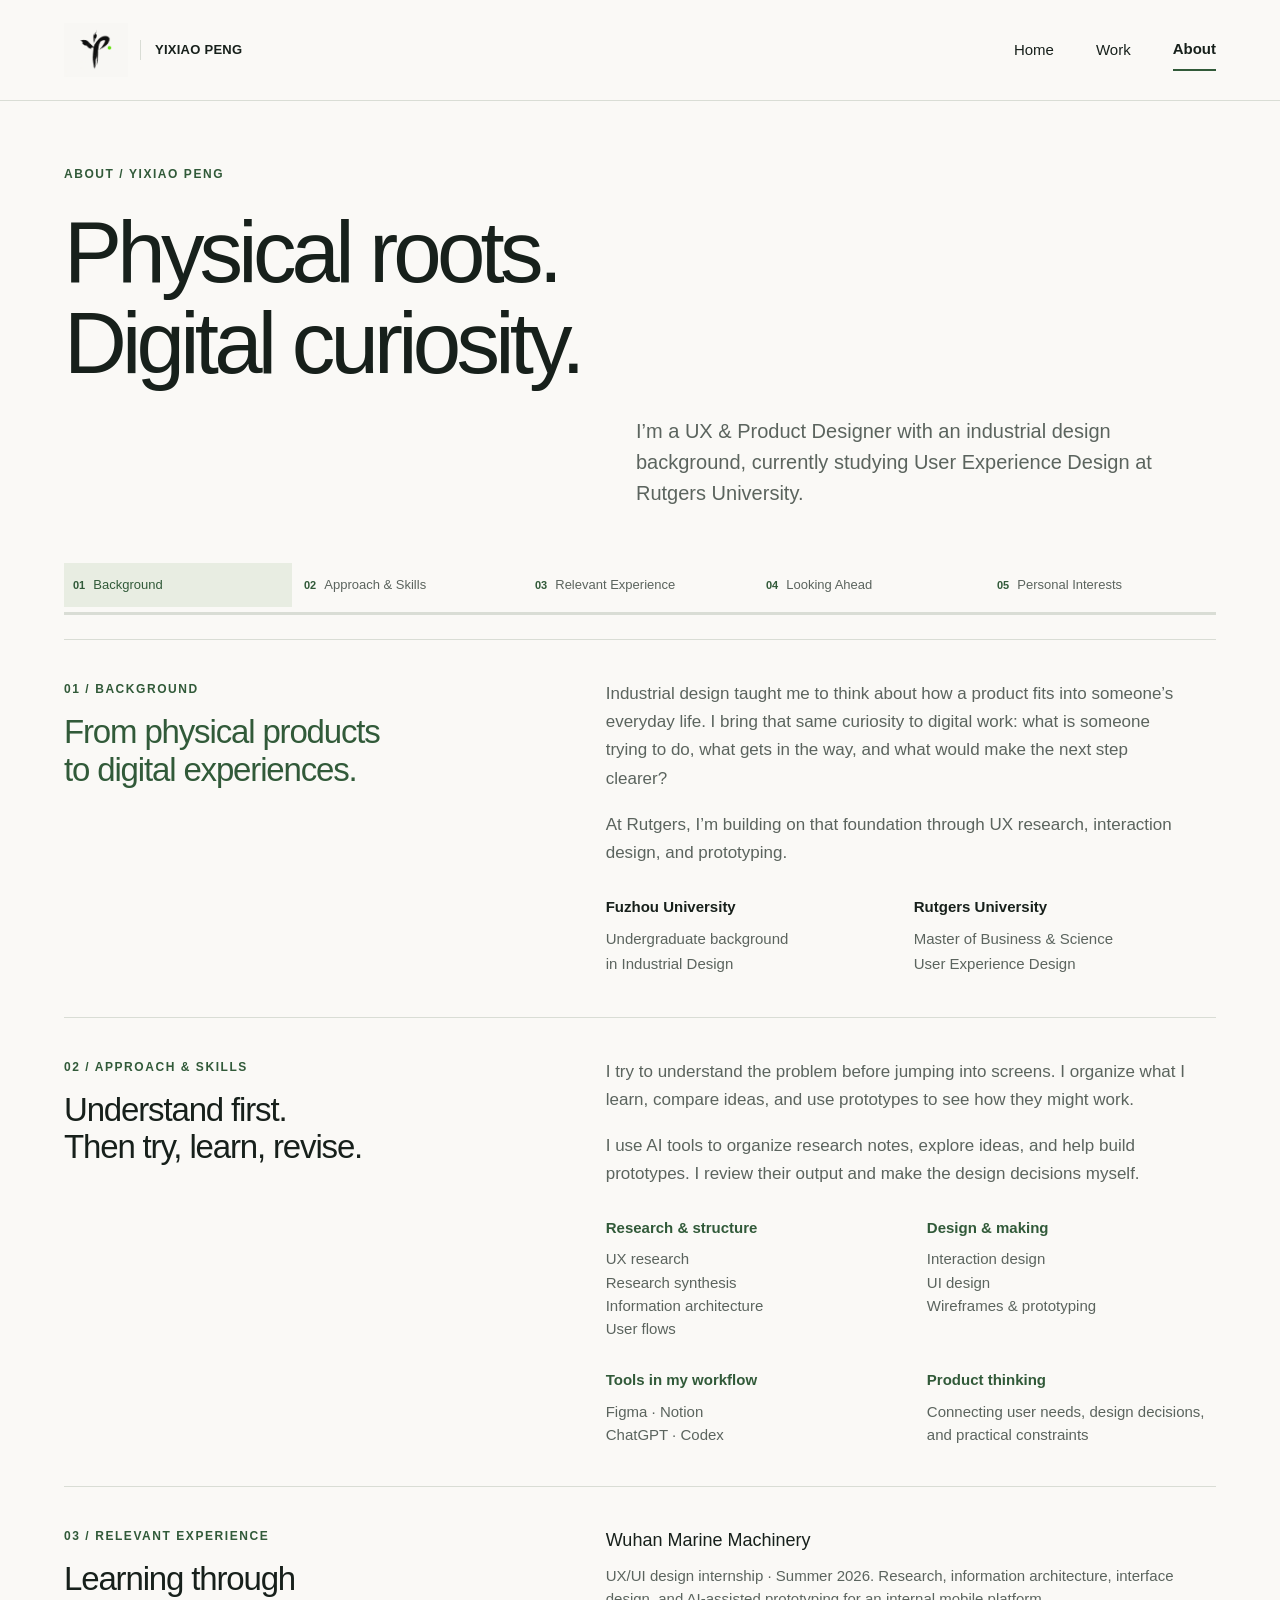
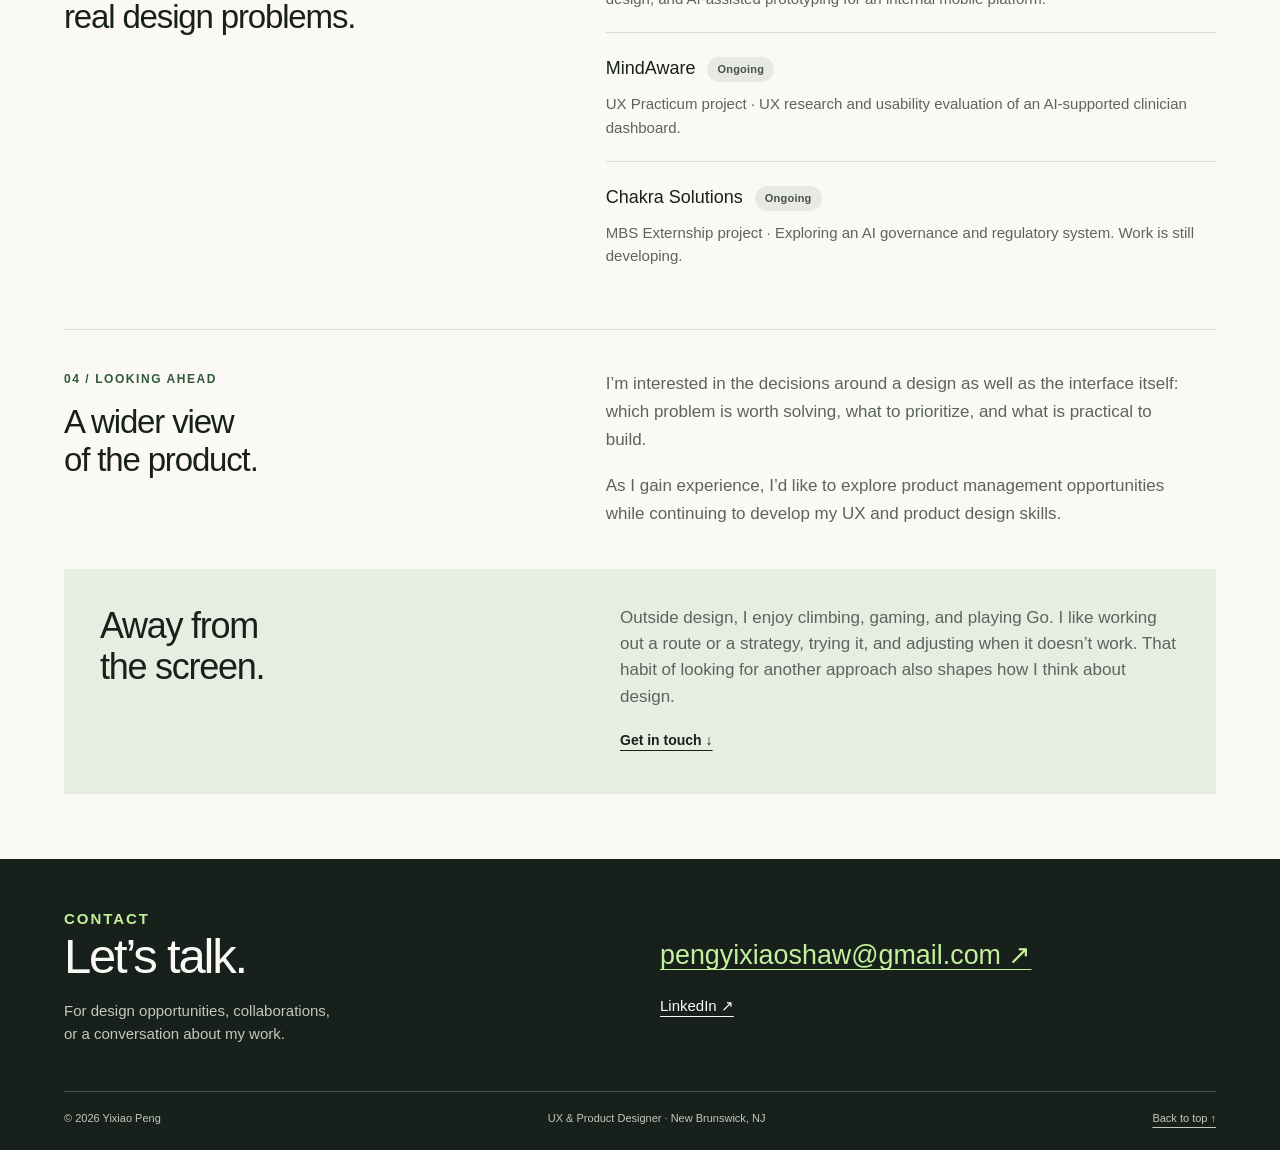
==== about.html @ 6d35c79f "Integrate refined typography and accessible About chapters" ====
<!doctype html><html lang="en" id="top"><head><meta charset="UTF-8"><meta name="viewport" content="width=device-width,initial-scale=1"><meta name="description" content="About Yixiao Peng: industrial design background, Rutgers UX Design studies, research, interface design and prototyping."><meta name="theme-color" content="#faf9f6"><title>About — Yixiao Peng</title><link rel="icon" href="assets/portfolio/yp-monogram.png"><link rel="stylesheet" href="styles.css"><script src="site.js" defer></script></head><body class="about-page"><a class="skip" href="#main">Skip to content</a><header class="site-header"><div class="wrap header-inner"><a class="brand" href="index.html" aria-label="Yixiao Peng — Home"><img class="logo" src="assets/portfolio/yp-monogram.png" width="64" height="54" alt="YP monogram"><span>YIXIAO PENG</span></a><button class="menu-toggle" aria-expanded="false" aria-controls="primary-navigation">Menu</button><nav class="nav" id="primary-navigation" aria-label="Main navigation"><a href="index.html">Home</a><a href="work.html">Work</a><a href="about.html" aria-current="page">About</a></nav></div></header><main id="main"><div class="wrap"><section class="page-title"><p class="eyebrow">About / Yixiao Peng</p><h1>Physical roots.<br>Digital curiosity.</h1><p class="intro">I’m a UX & Product Designer with an industrial design background, currently studying User Experience Design at Rutgers University.</p></section><nav class="chapter-nav" aria-label="About chapters"><div class="chapter-links"><a href="#background" aria-label="Background"><span class="chapter-number">01</span><span class="chapter-name">Background</span></a><a href="#approach" aria-label="Approach & Skills"><span class="chapter-number">02</span><span class="chapter-name">Approach & Skills</span></a><a href="#experience" aria-label="Relevant Experience"><span class="chapter-number">03</span><span class="chapter-name">Relevant Experience</span></a><a href="#looking-ahead" aria-label="Looking Ahead"><span class="chapter-number">04</span><span class="chapter-name">Looking Ahead</span></a><a href="#interests" aria-label="Personal Interests"><span class="chapter-number">05</span><span class="chapter-name">Personal Interests</span></a></div><div class="chapter-track" aria-hidden="true"><span></span></div></nav><section class="split-section" id="background" tabindex="-1"><div><p class="eyebrow">01 / Background</p><h2>From physical products<br>to digital experiences.</h2></div><div class="body-copy"><p>Industrial design taught me to think about how a product fits into someone’s everyday life. I bring that same curiosity to digital work: what is someone trying to do, what gets in the way, and what would make the next step clearer?</p><p>At Rutgers, I’m building on that foundation through UX research, interaction design, and prototyping.</p><div class="journey"><div><h3>Fuzhou University</h3><p>Undergraduate background<br>in Industrial Design</p></div><div><h3>Rutgers University</h3><p>Master of Business & Science<br>User Experience Design</p></div></div></div></section><section class="split-section" id="approach" tabindex="-1"><div><p class="eyebrow">02 / Approach & skills</p><h2>Understand first.<br>Then try, learn, revise.</h2></div><div><div class="body-copy"><p>I try to understand the problem before jumping into screens. I organize what I learn, compare ideas, and use prototypes to see how they might work.</p><p>I use AI tools to organize research notes, explore ideas, and help build prototypes. I review their output and make the design decisions myself.</p></div><div class="skill-grid" style="margin-top:28px"><div class="skill-group"><h3>Research & structure</h3><p>UX research<br>Research synthesis<br>Information architecture<br>User flows</p></div><div class="skill-group"><h3>Design & making</h3><p>Interaction design<br>UI design<br>Wireframes & prototyping</p></div><div class="skill-group"><h3>Tools in my workflow</h3><p>Figma · Notion<br>ChatGPT · Codex</p></div><div class="skill-group"><h3>Product thinking</h3><p>Connecting user needs, design decisions, and practical constraints</p></div></div></div></section><section class="split-section" id="experience" tabindex="-1"><div><p class="eyebrow">03 / Relevant experience</p><h2>Learning through<br>real design problems.</h2></div><ul class="experience"><li><h3>Wuhan Marine Machinery</h3><p>UX/UI design internship · Summer 2026. Research, information architecture, interface design, and AI-assisted prototyping for an internal mobile platform.</p></li><li><h3>MindAware <span class="status">Ongoing</span></h3><p>UX Practicum project · UX research and usability evaluation of an AI-supported clinician dashboard.</p></li><li><h3>Chakra Solutions <span class="status">Ongoing</span></h3><p>MBS Externship project · Exploring an AI governance and regulatory system. Work is still developing.</p></li></ul></section><section class="split-section" id="looking-ahead" tabindex="-1"><div><p class="eyebrow">04 / Looking ahead</p><h2>A wider view<br>of the product.</h2></div><div class="body-copy"><p>I’m interested in the decisions around a design as well as the interface itself: which problem is worth solving, what to prioritize, and what is practical to build.</p><p>As I gain experience, I’d like to explore product management opportunities while continuing to develop my UX and product design skills.</p></div></section><section class="interests" id="interests" tabindex="-1"><h2>Away from<br>the screen.</h2><div><p>Outside design, I enjoy climbing, gaming, and playing Go. I like working out a route or a strategy, trying it, and adjusting when it doesn’t work. That habit of looking for another approach also shapes how I think about design.</p><a class="text-link" href="#contact">Get in touch ↓</a></div></section></div></main><footer class="footer" id="contact"><div class="wrap"><div class="contact-layout"><div><p class="eyebrow">Contact</p><h2>Let’s talk.</h2><p>For design opportunities, collaborations,<br>or a conversation about my work.</p></div><div class="contact-links"><a class="email" href="mailto:pengyixiaoshaw@gmail.com">pengyixiaoshaw@gmail.com ↗</a><a class="linkedin" href="https://www.linkedin.com/in/yixiao-peng/" target="_blank" rel="noopener noreferrer">LinkedIn <span aria-hidden="true">↗</span><span class="visually-hidden"> (opens in a new tab)</span></a></div></div><div class="footer-meta"><span>© 2026 Yixiao Peng</span><span>UX & Product Designer · New Brunswick, NJ</span><a href="#top">Back to top ↑</a></div></div></footer></body></html>
---- styles.css ----
:root{--paper:#faf9f6;--ink:#17201b;--muted:#5b645e;--line:#d9ddd5;--green:#315a39;--lime:#c4ef9c;--sage:#e8ede2;--white:#fff;--max:1248px}
*{box-sizing:border-box}html{scroll-behavior:smooth;scroll-padding-top:28px}body{margin:0;background:var(--paper);color:var(--ink);font-family:Arial,Helvetica,sans-serif;font-size:17px;line-height:1.55}a{color:inherit;text-decoration-thickness:1px;text-underline-offset:5px}button{font:inherit}img{max-width:100%;height:auto;display:block}a:focus-visible,button:focus-visible,summary:focus-visible{outline:3px solid var(--green);outline-offset:6px}::selection{background:var(--lime)}.wrap{width:min(var(--max),calc(100% - 128px));margin-inline:auto}.skip{position:absolute;top:-100px;left:20px;z-index:9;background:var(--ink);color:white;padding:12px}.skip:focus{top:12px}.site-header{border-bottom:1px solid var(--line)}.header-inner{height:100px;display:flex;align-items:center;justify-content:space-between}.brand{display:flex;align-items:center;gap:12px;text-decoration:none;font-size:13px;font-weight:700;letter-spacing:.02em}.logo{width:64px;height:54px;object-fit:cover;mix-blend-mode:multiply}.brand span{border-left:1px solid var(--line);padding-left:14px}.nav{display:flex;align-items:center;gap:42px}.nav a{text-decoration:none;font-size:15px;padding-block:8px}.nav a[aria-current=page]{border-bottom:2px solid var(--green);font-weight:700}.nav a:hover{color:var(--green)}.menu-toggle{display:none}.eyebrow{font-size:12px;letter-spacing:.13em;text-transform:uppercase;font-weight:700;color:var(--green);margin:0 0 22px}.dot:before{content:'';display:inline-block;width:8px;height:8px;background:var(--green);border-radius:50%;margin-right:10px}.hero{padding:60px 0 62px}.hero h1{font-size:clamp(76px,9.4vw,138px);line-height:1.02;letter-spacing:-.065em;font-weight:500;margin:0 0 38px}.hero-bottom{display:grid;grid-template-columns:1fr 1fr;gap:70px;align-items:start}.hero-role{font-size:30px;line-height:1.24;letter-spacing:-.035em;max-width:300px;margin:0}.hero-intro{max-width:520px;color:var(--muted);font-size:19px;margin:0}.hero-intro small{display:block;font-size:13px;margin-top:18px}.section{padding:54px 0 70px;border-top:1px solid var(--line)}.section-head{display:flex;align-items:center;justify-content:space-between;gap:20px;margin-bottom:30px}.section-head h2{margin:0;font-weight:500;font-size:25px;letter-spacing:-.03em}.text-link{font-size:14px;font-weight:600}.feature-grid{display:grid;grid-template-columns:1.85fr 1fr;gap:32px}.secondary-stack{display:grid;gap:32px}.project :is(h2,h3){font-size:23px;line-height:1.2;font-weight:500;letter-spacing:-.035em;margin:17px 0 9px}.project.large :is(h2,h3){font-size:33px}.project p{color:var(--muted);font-size:15px;margin:0 0 14px;max-width:650px}.number{font-size:12px;letter-spacing:.05em;color:var(--green);display:block;margin-top:18px}.project-image{position:relative;display:block;overflow:hidden;background:var(--sage);text-decoration:none}.project-image:focus-visible{outline-offset:3px}.main-preview{height:470px;display:flex;gap:24px;justify-content:center;align-items:center;padding:38px}.main-preview img{width:38%;max-width:190px;border-radius:16px;box-shadow:0 8px 22px #2134251a}.main-preview img:first-child{transform:translateY(-14px)}.main-preview img:nth-child(2){transform:translateY(14px)}.image-label{position:absolute;left:22px;top:17px;font-size:10px;text-transform:uppercase;letter-spacing:.12em;color:var(--green)}.image-arrow{position:absolute;right:16px;bottom:16px;background:var(--ink);color:white;width:35px;height:35px;display:grid;place-items:center;border-radius:50%;font-size:19px}.project-image:hover .image-arrow{background:var(--green)}.secondary-preview{height:175px}.secondary-preview img{width:100%;height:100%;object-fit:cover}.secondary-preview.capso{padding:22px;background:#ecece7}.secondary-preview.capso img{object-fit:contain}.status{display:inline-block;font-size:11px;font-weight:600;letter-spacing:.02em;background:#e7e9e2;border-radius:30px;padding:4px 10px;color:#455348}.about-preview{display:grid;grid-template-columns:1fr 1fr;gap:80px;background:var(--sage);padding:44px}.about-preview h2{font-size:43px;line-height:1.12;letter-spacing:-.045em;font-weight:500;margin:0}.about-preview p{margin:0 0 22px;color:var(--muted)}.button{display:inline-block;padding:12px 19px;border:1px solid var(--ink);font-size:14px;text-decoration:none}.button:hover{background:var(--ink);color:var(--paper)}.pre-footer{padding:0 0 70px}.footer{background:var(--ink);color:var(--paper);padding:48px 0 23px}.contact-layout{display:grid;grid-template-columns:1fr 1fr;gap:40px}.footer .eyebrow{color:var(--lime)}.footer h2{font-size:49px;letter-spacing:-.045em;line-height:1.1;font-weight:500;margin:0 0 15px}.footer p{color:#c1c8be;font-size:15px;max-width:390px;margin:0}.contact-links{display:flex;flex-direction:column;align-items:flex-start;justify-content:center;gap:17px}.email{font-size:clamp(17px,2.1vw,27px);color:var(--lime);overflow-wrap:anywhere}.linkedin{font-size:15px}.footer-meta{display:flex;justify-content:space-between;gap:20px;border-top:1px solid #435047;margin-top:45px;padding-top:18px;font-size:11px;color:#c1c8be}.page-title{padding:64px 0 56px}.page-title h1{font-size:clamp(58px,6.8vw,96px);font-weight:500;line-height:1.05;letter-spacing:-.055em;margin:0 0 28px}.page-title .intro{font-size:20px;max-width:580px;color:var(--muted);margin:0 0 0 auto}.split-section{display:grid;grid-template-columns:.9fr 1.2fr;gap:100px;padding:46px 0;border-top:1px solid var(--line)}.split-section h2{font-size:33px;line-height:1.15;letter-spacing:-.035em;font-weight:500;margin:0}.body-copy p{margin:0 0 18px;color:var(--muted)}.body-copy p:last-child{margin-bottom:0}.journey{display:grid;grid-template-columns:1fr 1fr;gap:30px;margin-top:28px}.journey h3,.skill-group h3{font-size:15px;margin:0 0 8px}.journey p,.skill-group p{font-size:15px;color:var(--muted);margin:0}.skill-grid{display:grid;grid-template-columns:1fr 1fr;gap:25px}.experience{padding:0;list-style:none;margin:0}.experience li{padding:19px 0;border-bottom:1px solid var(--line)}.experience li:first-child{padding-top:0}.experience li:last-child{border:0}.experience h3{font-size:18px;margin:0 0 5px;font-weight:500}.experience p{margin:0;font-size:15px;color:var(--muted)}.experience .status{margin-left:7px;vertical-align:middle}.interests{padding:36px;background:var(--sage);margin-bottom:65px;display:grid;grid-template-columns:.9fr 1.2fr;gap:100px}.interests h2{font-size:36px;font-weight:500;line-height:1.15;letter-spacing:-.035em;margin:0}.interests p{color:var(--muted);margin:0 0 17px}.work-grid{display:grid;grid-template-columns:1fr 1fr;gap:48px 36px;padding-bottom:65px}.work-grid .project:first-child{grid-column:1/-1;display:grid;grid-template-columns:1.5fr 1fr;gap:38px;align-items:center}.work-grid .main-preview{height:440px}.work-grid .secondary-preview{height:260px}.placeholder{height:210px;background:#eaece6;display:flex;align-items:center;justify-content:center;color:var(--muted);font-size:14px;letter-spacing:.02em;border:1px solid var(--line)}.project details{font-size:14px;color:var(--muted)}.project summary{cursor:pointer;color:var(--green);text-decoration:underline;text-underline-offset:4px;list-style-position:inside}.project details p{margin-top:14px;padding:17px;background:#f0f1eb}.case-title h1{font-size:clamp(52px,6.2vw,86px);max-width:1000px}.case-meta{display:grid;grid-template-columns:repeat(4,1fr);gap:25px;padding:28px 0;border-top:1px solid var(--line);border-bottom:1px solid var(--line)}.case-meta dt{font-size:11px;text-transform:uppercase;letter-spacing:.1em;color:var(--green);margin-bottom:8px}.case-meta dd{font-size:14px;margin:0}.case-hero{margin:0 0 60px}.case-hero .main-preview{height:520px}.case-hero .main-preview img{max-width:210px}.case-section{padding:50px 0;border-top:1px solid var(--line)}.case-heading{display:grid;grid-template-columns:70px 1fr;gap:22px;margin-bottom:25px}.case-heading span{font-size:13px;color:var(--green);padding-top:10px}.case-heading h2{font-size:36px;font-weight:500;letter-spacing:-.04em;line-height:1.18;margin:0}.case-section .body-copy{max-width:760px;margin-left:92px}.comparison{display:grid;grid-template-columns:1fr 1fr;gap:26px;margin-top:30px}.comparison figure{margin:0;background:var(--sage);padding:25px;text-align:center}.comparison img{height:420px;width:100%;object-fit:contain;margin:20px auto}.comparison figcaption{font-size:14px}.evidence-grid{display:grid;grid-template-columns:repeat(3,1fr);gap:22px;margin:30px 0 0 92px}.evidence-grid article{border-top:2px solid var(--green);padding:17px 0}.evidence-grid h3{font-size:18px;font-weight:500;margin:0 0 10px}.evidence-grid p{font-size:15px;color:var(--muted);margin:0}.process{margin:30px 0 0 92px;display:grid;grid-template-columns:repeat(4,1fr);gap:18px;list-style:none;padding:0}.process li{border:1px solid var(--line);padding:22px 16px;font-size:15px}.process small{display:block;color:var(--green);margin-bottom:14px}.screen-grid{display:grid;grid-template-columns:repeat(3,1fr);gap:24px;margin-top:30px}.screen-grid figure{margin:0;background:var(--sage);padding:25px}.screen-grid img{height:390px;object-fit:contain;margin:auto}.screen-grid figcaption{font-size:14px;margin-top:20px}.note{border-left:3px solid var(--green);padding-left:20px!important}.back-link{display:inline-block;margin:25px 0 65px}.visually-hidden{position:absolute;width:1px;height:1px;padding:0;margin:-1px;overflow:hidden;clip:rect(0,0,0,0);white-space:nowrap;border:0}
@media(min-width:1600px){.hero h1{font-size:138px}}
@media(max-width:1000px){.wrap{width:calc(100% - 64px)}.hero{padding-top:48px}.main-preview{height:390px;padding:35px 25px;gap:15px}.feature-grid{grid-template-columns:1.6fr 1fr;gap:24px}.secondary-preview{height:150px}.about-preview{gap:40px;padding:35px}.about-preview h2{font-size:35px}.split-section,.interests{gap:45px}.footer h2{font-size:42px}.screen-grid img{height:290px}.process{grid-template-columns:1fr 1fr}}
@media(max-width:680px){.wrap{width:calc(100% - 40px)}.header-inner{min-height:82px;height:auto;flex-wrap:wrap;padding:12px 0}.logo{width:48px;height:44px}.brand{font-size:11px;gap:7px}.brand span{padding-left:9px}.nav{gap:25px}.nav a{font-size:14px}.js .menu-toggle{display:block;background:none;border:1px solid var(--line);padding:7px 12px;font-size:13px}.js .nav{display:none;width:100%;padding:18px 0 7px;justify-content:space-between}.js .nav.is-open{display:flex}.hero{padding:40px 0}.hero h1{font-size:clamp(53px,14.7vw,96px);margin-bottom:30px}.eyebrow{font-size:10px;margin-bottom:20px}.hero-bottom{grid-template-columns:1fr;gap:22px}.hero-role{font-size:24px;max-width:none}.hero-intro{font-size:17px;max-width:470px}.hero-intro small{margin-top:12px}.section{padding:33px 0 42px}.section-head h2{font-size:23px}.text-link{font-size:12px}.feature-grid{grid-template-columns:1fr;gap:35px}.main-preview{height:360px;padding:30px;gap:20px}.main-preview img{max-width:150px;width:40%}.project.large :is(h2,h3){font-size:28px}.project :is(h2,h3){font-size:23px}.secondary-stack{grid-template-columns:1fr;gap:30px}.secondary-preview{height:210px}.about-preview{grid-template-columns:1fr;gap:24px;padding:28px}.about-preview h2{font-size:35px}.pre-footer{padding-bottom:40px}.contact-layout{grid-template-columns:1fr;gap:28px}.footer{padding-top:35px}.footer h2{font-size:40px}.contact-links{gap:15px}.email{font-size:20px}.footer-meta{margin-top:30px;flex-direction:column;gap:8px}.page-title{padding:42px 0}.page-title h1{font-size:clamp(46px,11vw,70px)}.page-title .intro{font-size:17px;margin:0}.split-section{grid-template-columns:1fr;gap:23px;padding:32px 0}.split-section h2{font-size:28px}.journey{gap:20px}.skill-grid{gap:25px 20px}.interests{grid-template-columns:1fr;gap:22px;margin-bottom:40px;padding:26px}.interests h2{font-size:30px}.work-grid{grid-template-columns:1fr;gap:34px}.work-grid .project:first-child{display:block}.work-grid .main-preview{height:360px}.work-grid .secondary-preview{height:220px}.case-meta{grid-template-columns:1fr 1fr;gap:25px 20px}.case-hero .main-preview{height:370px}.case-heading{grid-template-columns:30px 1fr;gap:12px}.case-heading h2{font-size:29px}.case-section{padding:35px 0}.case-section .body-copy,.evidence-grid,.process{margin-left:0}.evidence-grid{grid-template-columns:1fr;gap:4px}.comparison{gap:14px}.comparison figure{padding:14px 8px}.comparison img{height:280px}.screen-grid{grid-template-columns:1fr}.screen-grid img{height:400px}.screen-grid figure{padding:25px}.process{gap:12px}.process li{padding:16px 12px}.back-link{margin-bottom:40px}}
@media(prefers-reduced-motion:reduce){html{scroll-behavior:auto}*{transition:none!important}}

.case-hero .image-arrow{display:none}

.work-grid #capso .secondary-preview{padding:24px;background:#ecece7}.work-grid #capso .secondary-preview img{object-fit:contain}

/* Refinement: accessible controls and concept-image attribution. */
.menu-toggle{min-height:44px}.visual-note{position:absolute;left:12px;bottom:10px;padding:3px 7px;background:var(--paper);color:var(--ink);font-size:10px;line-height:1.4}.text-link{display:inline-block;min-height:28px}#capso .secondary-preview img{object-fit:contain}

/* Module 10 polish: existing monogram, compact placeholder and reading rhythm. */
.hero-heading{display:flex;align-items:center;justify-content:space-between;gap:40px;margin-bottom:32px}
.hero-heading h1{margin:0}
.hero-signature{width:240px;height:160px;object-fit:contain;mix-blend-mode:multiply;flex-shrink:0}
.hero-intro>.text-link{margin-top:10px;color:var(--green)}
.work-teaser{display:flex;align-items:baseline;justify-content:space-between;gap:24px;padding:28px 0 32px}
.work-teaser .section-head{margin:0}
.work-teaser .intro{margin:0;color:var(--muted);font-size:15px}
.about-page .page-title{padding-bottom:48px}
.about-page .split-section{gap:84px;padding-block:40px}
.about-page .split-section .eyebrow{margin-bottom:14px}
.about-page .body-copy{max-width:62ch;line-height:1.65}
.about-page .skill-grid{gap:28px 32px}
.about-page .skill-group h3{color:var(--green)}
.about-page .experience li{padding-block:22px}
.about-page .experience li:first-child{padding-top:0}
.about-page .experience h3{margin-bottom:9px}
.footer a:focus-visible{outline-color:var(--lime)}
@media(max-width:1000px){.hero-signature{display:none}.about-page .split-section{gap:45px}}
@media(max-width:680px){.hero-heading{margin-bottom:26px}.work-teaser{padding:24px 0 28px;gap:16px}.work-teaser .section-head h2{font-size:22px}.work-teaser .intro{font-size:14px;white-space:nowrap}.about-page .page-title{padding-bottom:34px}.about-page .split-section{gap:20px;padding-block:30px}.about-page .skill-grid{gap:26px 20px}}


/* Integrated local typography and chapter navigation. */
@media (hover:hover) and (prefers-reduced-motion:no-preference) {
  #home-title { transition:color 220ms ease; }
  #home-title:hover { color:var(--green); }
}
html:has(.about-page) { scroll-padding-top:var(--chapter-offset, 86px); }
.chapter-nav {
  position:sticky;
  top:0;
  z-index:3;
  background:var(--paper);
  border-bottom:1px solid var(--line);
  padding-top:6px;
  margin-bottom:24px;
}
.chapter-links { display:grid; grid-template-columns:repeat(5,minmax(0,1fr)); gap:3px; }
.chapter-links a {
  display:flex; align-items:center; gap:8px;
  padding:10px 9px; min-height:44px;
  color:var(--muted); text-decoration:none; font-size:13px; line-height:1.3;
  -webkit-tap-highlight-color:transparent;
}
.chapter-links a[aria-current=location] { color:var(--green); background:var(--sage); }
.chapter-links a:hover { color:var(--green); }
.chapter-links a:focus-visible { outline-offset:-3px; }
.chapter-number { font-size:11px; color:var(--green); font-weight:700; }
.chapter-track { height:2px; background:var(--line); margin-top:5px; }
.chapter-track span {
  display:block; height:100%;
  transform:scaleX(var(--progress,0)); transform-origin:left;
  background:var(--green);
}
.about-page :is(.split-section,.interests) { scroll-margin-top:0; }
.about-page :is(.split-section,.interests):focus { outline:none; }
.about-page :is(.split-section,.interests):focus-visible { outline:1px solid var(--green); outline-offset:3px; }
.about-page :is(.split-section,.interests) h2 { transition:color 180ms ease; }
.about-page .chapter-active h2 { color:var(--green); }
@media(min-width:901px) and (min-height:560px) {
  .about-page .split-section>div:first-child {
    position:sticky;
    top:calc(var(--chapter-offset,86px) + 12px);
    align-self:start;
  }
}
@media(max-width:760px) {
  .chapter-nav { padding-top:0; margin-bottom:18px; }
  .chapter-links a { justify-content:center; padding:8px; }
  .chapter-name { position:absolute; width:1px; height:1px; overflow:hidden; clip-path:inset(50%); }
  .chapter-track { margin-top:0; }
}
@media(prefers-reduced-motion:reduce) {
  .about-page :is(.split-section,.interests) h2 { transition:none; }
}
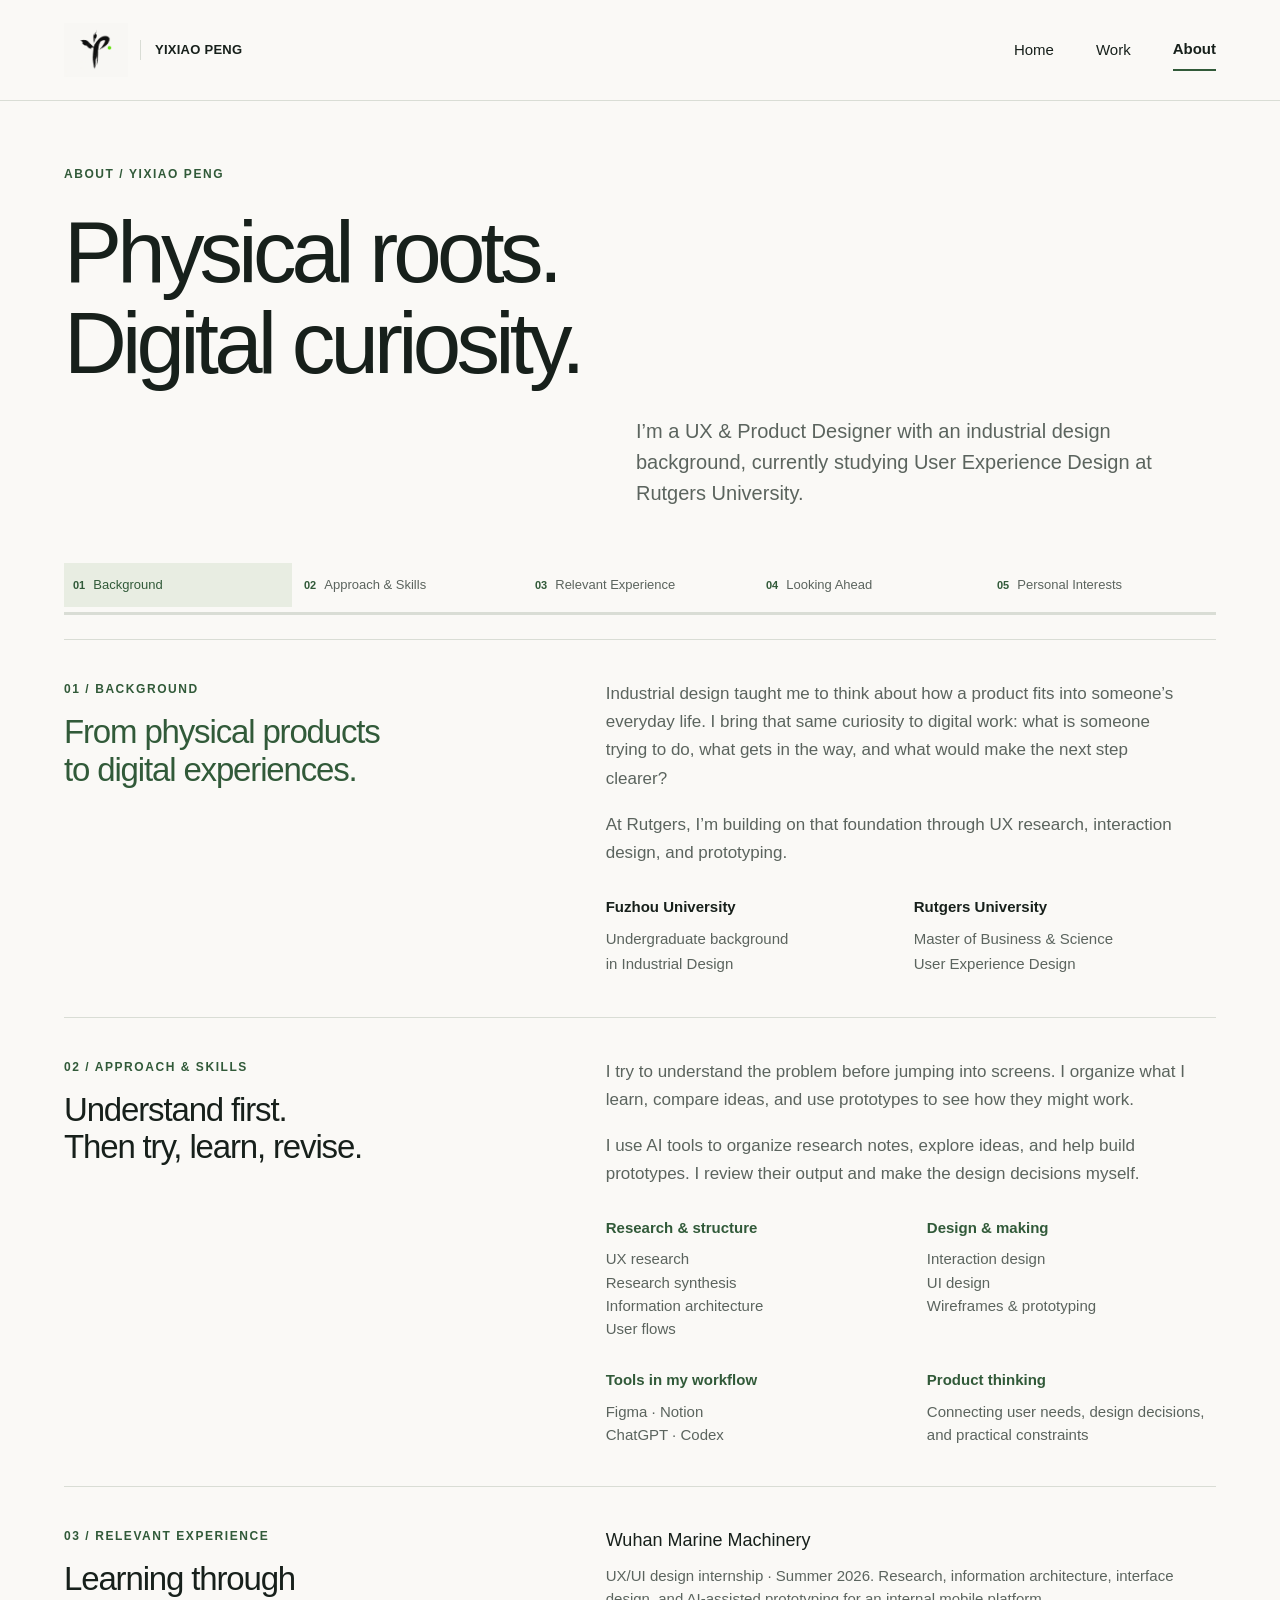
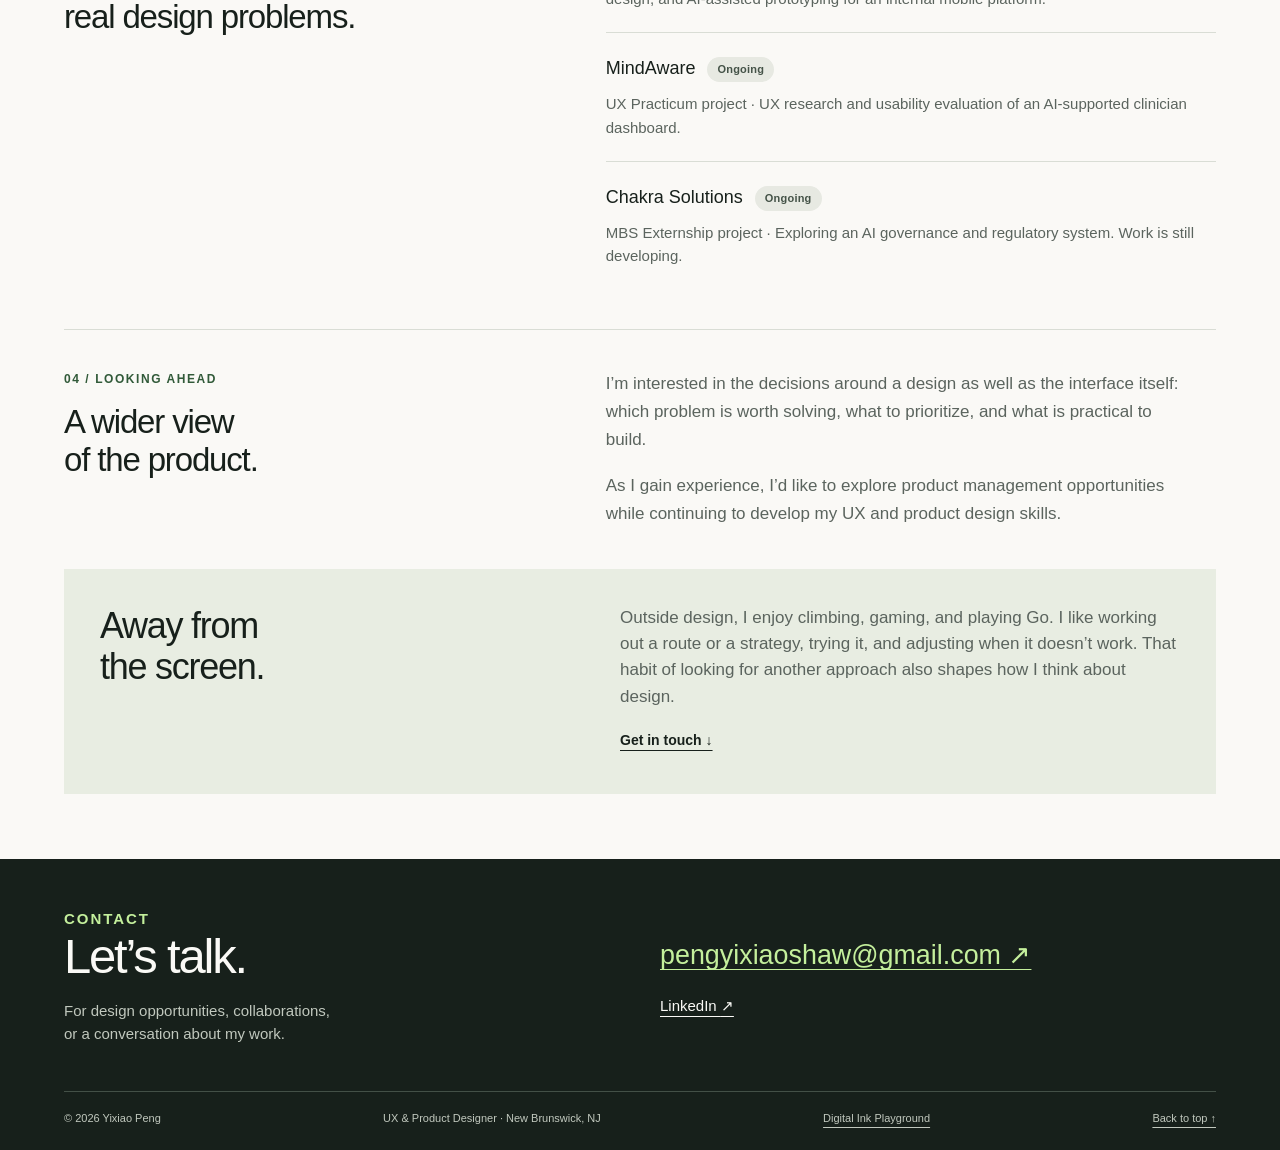
==== commit a667ddf4: "Publish approved Digital Ink Playground as a separate experiment" ====
--- a/about.html
+++ b/about.html
@@ -1 +1 @@
-<!doctype html><html lang="en" id="top"><head><meta charset="UTF-8"><meta name="viewport" content="width=device-width,initial-scale=1"><meta name="description" content="About Yixiao Peng: industrial design background, Rutgers UX Design studies, research, interface design and prototyping."><meta name="theme-color" content="#faf9f6"><title>About — Yixiao Peng</title><link rel="icon" href="assets/portfolio/yp-monogram.png"><link rel="stylesheet" href="styles.css"><script src="site.js" defer></script></head><body class="about-page"><a class="skip" href="#main">Skip to content</a><header class="site-header"><div class="wrap header-inner"><a class="brand" href="index.html" aria-label="Yixiao Peng — Home"><img class="logo" src="assets/portfolio/yp-monogram.png" width="64" height="54" alt="YP monogram"><span>YIXIAO PENG</span></a><button class="menu-toggle" aria-expanded="false" aria-controls="primary-navigation">Menu</button><nav class="nav" id="primary-navigation" aria-label="Main navigation"><a href="index.html">Home</a><a href="work.html">Work</a><a href="about.html" aria-current="page">About</a></nav></div></header><main id="main"><div class="wrap"><section class="page-title"><p class="eyebrow">About / Yixiao Peng</p><h1>Physical roots.<br>Digital curiosity.</h1><p class="intro">I’m a UX & Product Designer with an industrial design background, currently studying User Experience Design at Rutgers University.</p></section><nav class="chapter-nav" aria-label="About chapters"><div class="chapter-links"><a href="#background" aria-label="Background"><span class="chapter-number">01</span><span class="chapter-name">Background</span></a><a href="#approach" aria-label="Approach & Skills"><span class="chapter-number">02</span><span class="chapter-name">Approach & Skills</span></a><a href="#experience" aria-label="Relevant Experience"><span class="chapter-number">03</span><span class="chapter-name">Relevant Experience</span></a><a href="#looking-ahead" aria-label="Looking Ahead"><span class="chapter-number">04</span><span class="chapter-name">Looking Ahead</span></a><a href="#interests" aria-label="Personal Interests"><span class="chapter-number">05</span><span class="chapter-name">Personal Interests</span></a></div><div class="chapter-track" aria-hidden="true"><span></span></div></nav><section class="split-section" id="background" tabindex="-1"><div><p class="eyebrow">01 / Background</p><h2>From physical products<br>to digital experiences.</h2></div><div class="body-copy"><p>Industrial design taught me to think about how a product fits into someone’s everyday life. I bring that same curiosity to digital work: what is someone trying to do, what gets in the way, and what would make the next step clearer?</p><p>At Rutgers, I’m building on that foundation through UX research, interaction design, and prototyping.</p><div class="journey"><div><h3>Fuzhou University</h3><p>Undergraduate background<br>in Industrial Design</p></div><div><h3>Rutgers University</h3><p>Master of Business & Science<br>User Experience Design</p></div></div></div></section><section class="split-section" id="approach" tabindex="-1"><div><p class="eyebrow">02 / Approach & skills</p><h2>Understand first.<br>Then try, learn, revise.</h2></div><div><div class="body-copy"><p>I try to understand the problem before jumping into screens. I organize what I learn, compare ideas, and use prototypes to see how they might work.</p><p>I use AI tools to organize research notes, explore ideas, and help build prototypes. I review their output and make the design decisions myself.</p></div><div class="skill-grid" style="margin-top:28px"><div class="skill-group"><h3>Research & structure</h3><p>UX research<br>Research synthesis<br>Information architecture<br>User flows</p></div><div class="skill-group"><h3>Design & making</h3><p>Interaction design<br>UI design<br>Wireframes & prototyping</p></div><div class="skill-group"><h3>Tools in my workflow</h3><p>Figma · Notion<br>ChatGPT · Codex</p></div><div class="skill-group"><h3>Product thinking</h3><p>Connecting user needs, design decisions, and practical constraints</p></div></div></div></section><section class="split-section" id="experience" tabindex="-1"><div><p class="eyebrow">03 / Relevant experience</p><h2>Learning through<br>real design problems.</h2></div><ul class="experience"><li><h3>Wuhan Marine Machinery</h3><p>UX/UI design internship · Summer 2026. Research, information architecture, interface design, and AI-assisted prototyping for an internal mobile platform.</p></li><li><h3>MindAware <span class="status">Ongoing</span></h3><p>UX Practicum project · UX research and usability evaluation of an AI-supported clinician dashboard.</p></li><li><h3>Chakra Solutions <span class="status">Ongoing</span></h3><p>MBS Externship project · Exploring an AI governance and regulatory system. Work is still developing.</p></li></ul></section><section class="split-section" id="looking-ahead" tabindex="-1"><div><p class="eyebrow">04 / Looking ahead</p><h2>A wider view<br>of the product.</h2></div><div class="body-copy"><p>I’m interested in the decisions around a design as well as the interface itself: which problem is worth solving, what to prioritize, and what is practical to build.</p><p>As I gain experience, I’d like to explore product management opportunities while continuing to develop my UX and product design skills.</p></div></section><section class="interests" id="interests" tabindex="-1"><h2>Away from<br>the screen.</h2><div><p>Outside design, I enjoy climbing, gaming, and playing Go. I like working out a route or a strategy, trying it, and adjusting when it doesn’t work. That habit of looking for another approach also shapes how I think about design.</p><a class="text-link" href="#contact">Get in touch ↓</a></div></section></div></main><footer class="footer" id="contact"><div class="wrap"><div class="contact-layout"><div><p class="eyebrow">Contact</p><h2>Let’s talk.</h2><p>For design opportunities, collaborations,<br>or a conversation about my work.</p></div><div class="contact-links"><a class="email" href="mailto:pengyixiaoshaw@gmail.com">pengyixiaoshaw@gmail.com ↗</a><a class="linkedin" href="https://www.linkedin.com/in/yixiao-peng/" target="_blank" rel="noopener noreferrer">LinkedIn <span aria-hidden="true">↗</span><span class="visually-hidden"> (opens in a new tab)</span></a></div></div><div class="footer-meta"><span>© 2026 Yixiao Peng</span><span>UX & Product Designer · New Brunswick, NJ</span><a href="#top">Back to top ↑</a></div></div></footer></body></html>+<!doctype html><html lang="en" id="top"><head><meta charset="UTF-8"><meta name="viewport" content="width=device-width,initial-scale=1"><meta name="description" content="About Yixiao Peng: industrial design background, Rutgers UX Design studies, research, interface design and prototyping."><meta name="theme-color" content="#faf9f6"><title>About — Yixiao Peng</title><link rel="icon" href="assets/portfolio/yp-monogram.png"><link rel="stylesheet" href="styles.css"><script src="site.js" defer></script></head><body class="about-page"><a class="skip" href="#main">Skip to content</a><header class="site-header"><div class="wrap header-inner"><a class="brand" href="index.html" aria-label="Yixiao Peng — Home"><img class="logo" src="assets/portfolio/yp-monogram.png" width="64" height="54" alt="YP monogram"><span>YIXIAO PENG</span></a><button class="menu-toggle" aria-expanded="false" aria-controls="primary-navigation">Menu</button><nav class="nav" id="primary-navigation" aria-label="Main navigation"><a href="index.html">Home</a><a href="work.html">Work</a><a href="about.html" aria-current="page">About</a></nav></div></header><main id="main"><div class="wrap"><section class="page-title"><p class="eyebrow">About / Yixiao Peng</p><h1>Physical roots.<br>Digital curiosity.</h1><p class="intro">I’m a UX & Product Designer with an industrial design background, currently studying User Experience Design at Rutgers University.</p></section><nav class="chapter-nav" aria-label="About chapters"><div class="chapter-links"><a href="#background" aria-label="Background"><span class="chapter-number">01</span><span class="chapter-name">Background</span></a><a href="#approach" aria-label="Approach & Skills"><span class="chapter-number">02</span><span class="chapter-name">Approach & Skills</span></a><a href="#experience" aria-label="Relevant Experience"><span class="chapter-number">03</span><span class="chapter-name">Relevant Experience</span></a><a href="#looking-ahead" aria-label="Looking Ahead"><span class="chapter-number">04</span><span class="chapter-name">Looking Ahead</span></a><a href="#interests" aria-label="Personal Interests"><span class="chapter-number">05</span><span class="chapter-name">Personal Interests</span></a></div><div class="chapter-track" aria-hidden="true"><span></span></div></nav><section class="split-section" id="background" tabindex="-1"><div><p class="eyebrow">01 / Background</p><h2>From physical products<br>to digital experiences.</h2></div><div class="body-copy"><p>Industrial design taught me to think about how a product fits into someone’s everyday life. I bring that same curiosity to digital work: what is someone trying to do, what gets in the way, and what would make the next step clearer?</p><p>At Rutgers, I’m building on that foundation through UX research, interaction design, and prototyping.</p><div class="journey"><div><h3>Fuzhou University</h3><p>Undergraduate background<br>in Industrial Design</p></div><div><h3>Rutgers University</h3><p>Master of Business & Science<br>User Experience Design</p></div></div></div></section><section class="split-section" id="approach" tabindex="-1"><div><p class="eyebrow">02 / Approach & skills</p><h2>Understand first.<br>Then try, learn, revise.</h2></div><div><div class="body-copy"><p>I try to understand the problem before jumping into screens. I organize what I learn, compare ideas, and use prototypes to see how they might work.</p><p>I use AI tools to organize research notes, explore ideas, and help build prototypes. I review their output and make the design decisions myself.</p></div><div class="skill-grid" style="margin-top:28px"><div class="skill-group"><h3>Research & structure</h3><p>UX research<br>Research synthesis<br>Information architecture<br>User flows</p></div><div class="skill-group"><h3>Design & making</h3><p>Interaction design<br>UI design<br>Wireframes & prototyping</p></div><div class="skill-group"><h3>Tools in my workflow</h3><p>Figma · Notion<br>ChatGPT · Codex</p></div><div class="skill-group"><h3>Product thinking</h3><p>Connecting user needs, design decisions, and practical constraints</p></div></div></div></section><section class="split-section" id="experience" tabindex="-1"><div><p class="eyebrow">03 / Relevant experience</p><h2>Learning through<br>real design problems.</h2></div><ul class="experience"><li><h3>Wuhan Marine Machinery</h3><p>UX/UI design internship · Summer 2026. Research, information architecture, interface design, and AI-assisted prototyping for an internal mobile platform.</p></li><li><h3>MindAware <span class="status">Ongoing</span></h3><p>UX Practicum project · UX research and usability evaluation of an AI-supported clinician dashboard.</p></li><li><h3>Chakra Solutions <span class="status">Ongoing</span></h3><p>MBS Externship project · Exploring an AI governance and regulatory system. Work is still developing.</p></li></ul></section><section class="split-section" id="looking-ahead" tabindex="-1"><div><p class="eyebrow">04 / Looking ahead</p><h2>A wider view<br>of the product.</h2></div><div class="body-copy"><p>I’m interested in the decisions around a design as well as the interface itself: which problem is worth solving, what to prioritize, and what is practical to build.</p><p>As I gain experience, I’d like to explore product management opportunities while continuing to develop my UX and product design skills.</p></div></section><section class="interests" id="interests" tabindex="-1"><h2>Away from<br>the screen.</h2><div><p>Outside design, I enjoy climbing, gaming, and playing Go. I like working out a route or a strategy, trying it, and adjusting when it doesn’t work. That habit of looking for another approach also shapes how I think about design.</p><a class="text-link" href="#contact">Get in touch ↓</a></div></section></div></main><footer class="footer" id="contact"><div class="wrap"><div class="contact-layout"><div><p class="eyebrow">Contact</p><h2>Let’s talk.</h2><p>For design opportunities, collaborations,<br>or a conversation about my work.</p></div><div class="contact-links"><a class="email" href="mailto:pengyixiaoshaw@gmail.com">pengyixiaoshaw@gmail.com ↗</a><a class="linkedin" href="https://www.linkedin.com/in/yixiao-peng/" target="_blank" rel="noopener noreferrer">LinkedIn <span aria-hidden="true">↗</span><span class="visually-hidden"> (opens in a new tab)</span></a></div></div><div class="footer-meta"><span>© 2026 Yixiao Peng</span><span>UX & Product Designer · New Brunswick, NJ</span><a href="ink.html">Digital Ink Playground</a><a href="#top">Back to top ↑</a></div></div></footer></body></html>
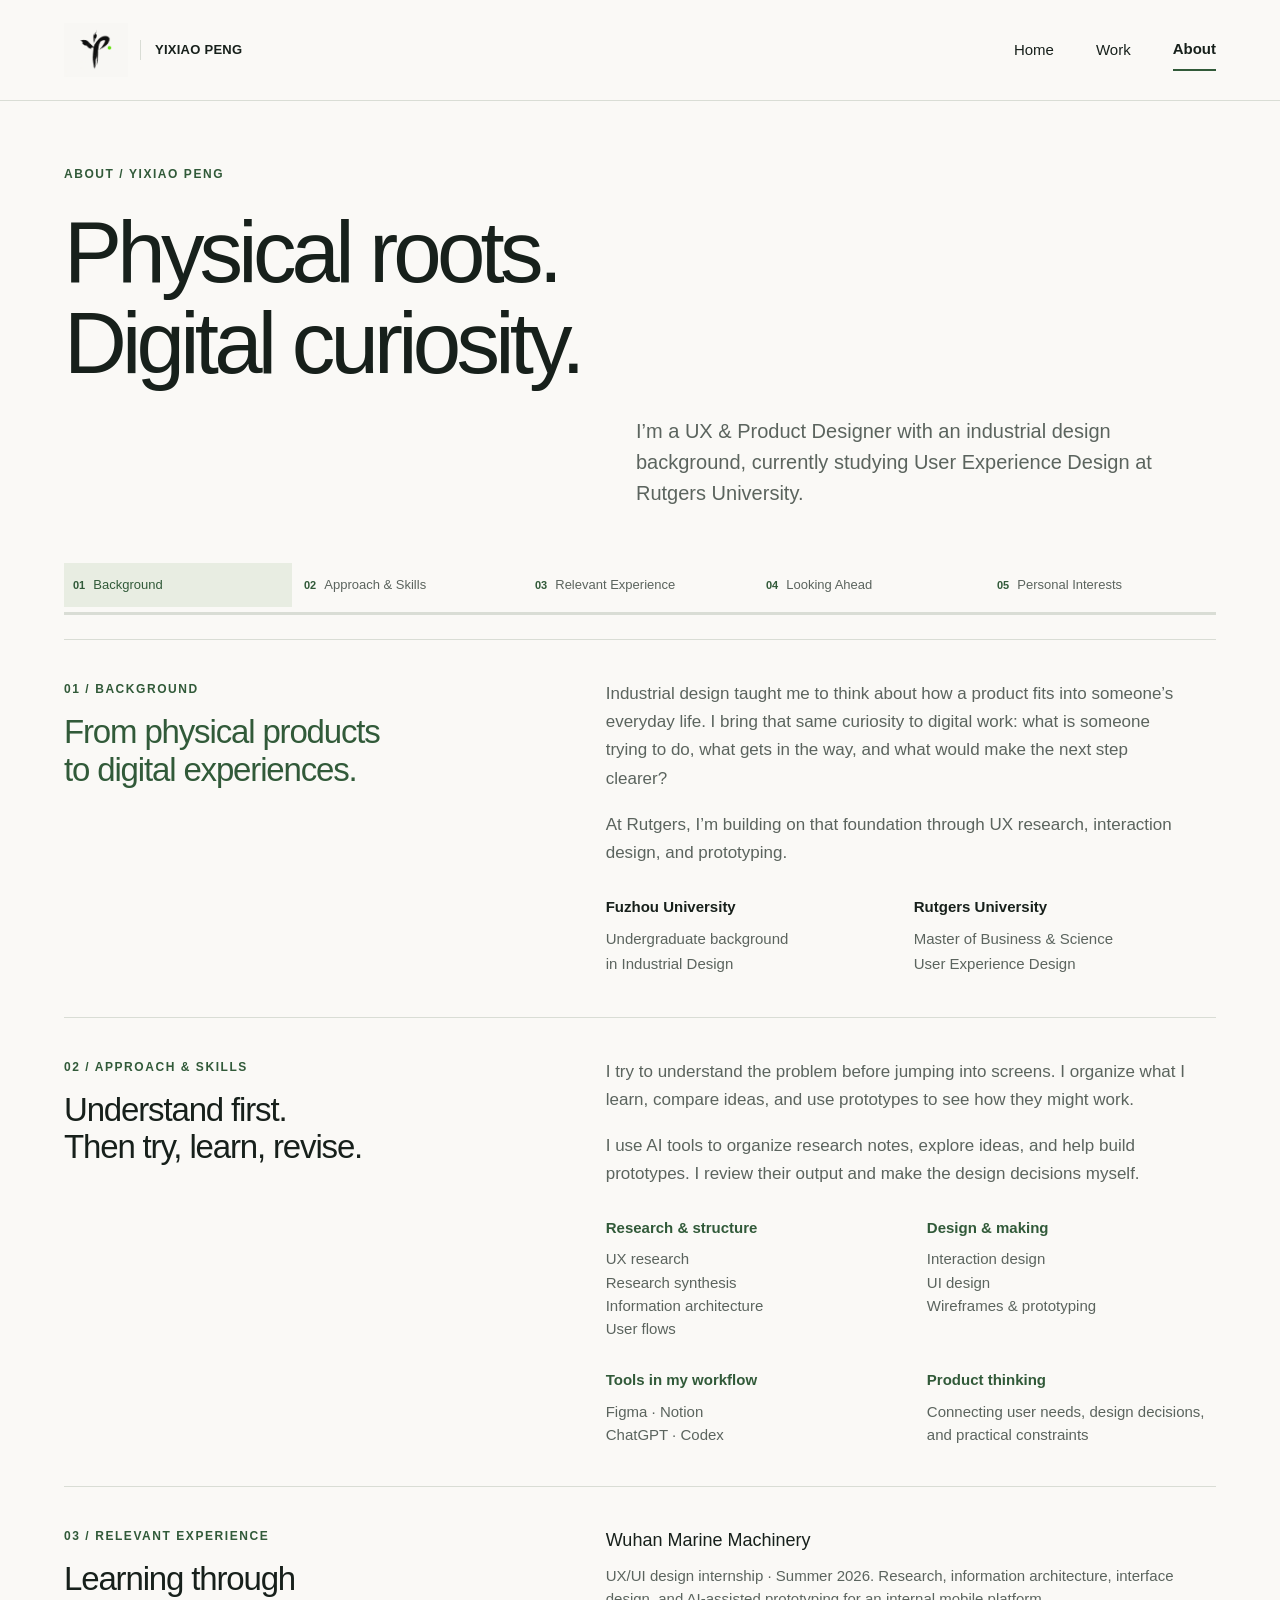
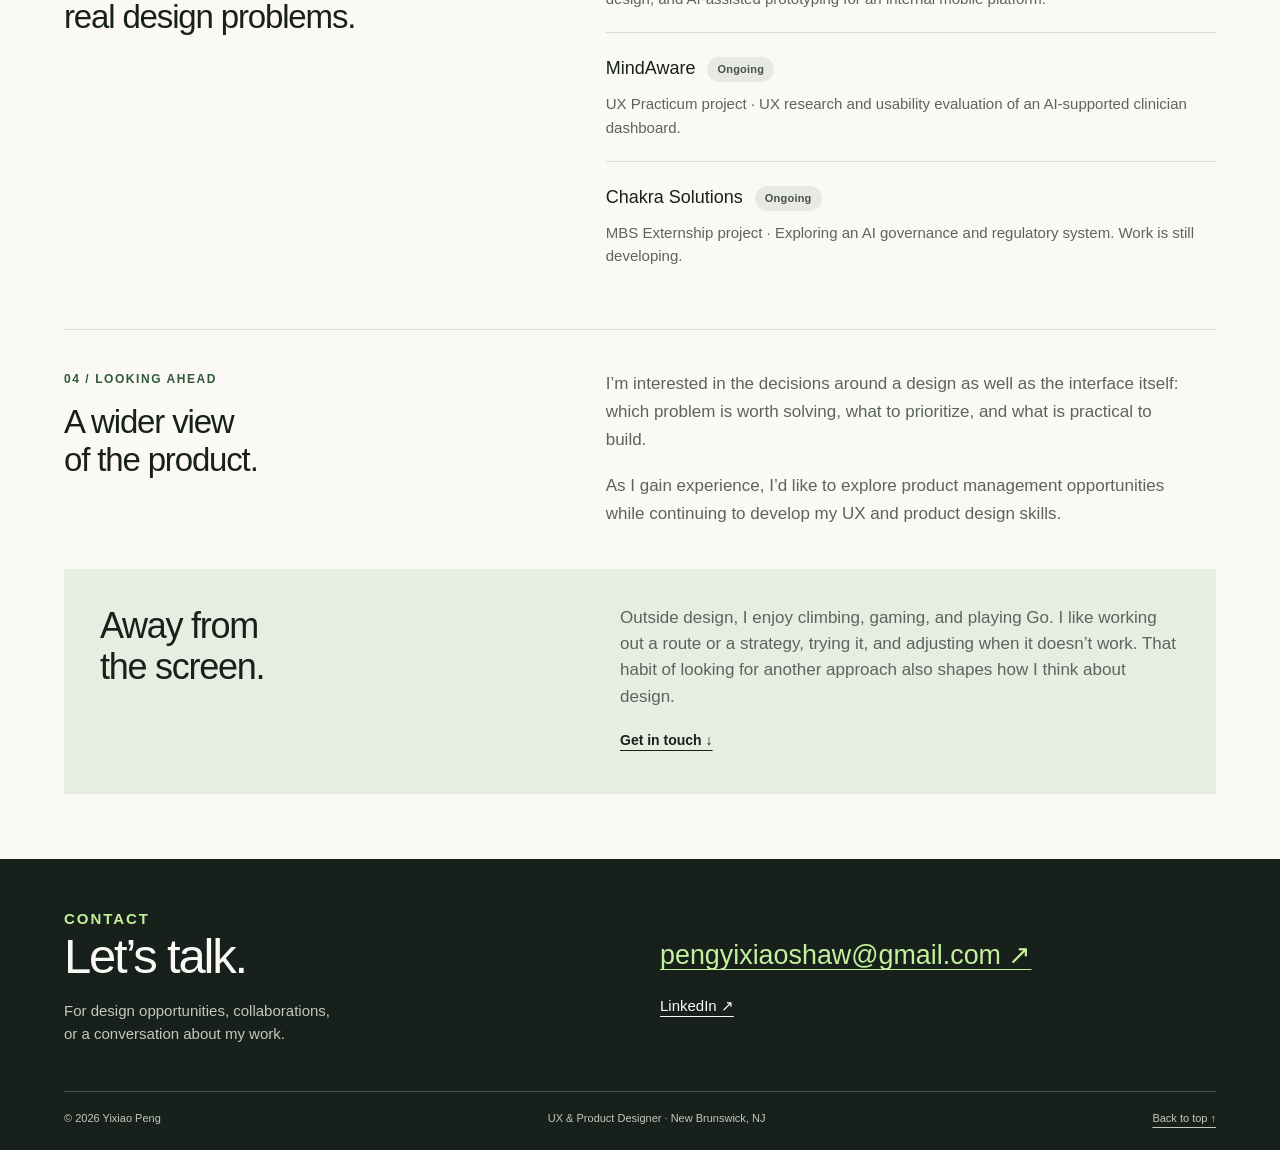
==== commit 7dddc7b5: "Replace Ink Playground with subtle site-wide cursor ink" ====
--- a/about.html
+++ b/about.html
@@ -1 +1 @@
-<!doctype html><html lang="en" id="top"><head><meta charset="UTF-8"><meta name="viewport" content="width=device-width,initial-scale=1"><meta name="description" content="About Yixiao Peng: industrial design background, Rutgers UX Design studies, research, interface design and prototyping."><meta name="theme-color" content="#faf9f6"><title>About — Yixiao Peng</title><link rel="icon" href="assets/portfolio/yp-monogram.png"><link rel="stylesheet" href="styles.css"><script src="site.js" defer></script></head><body class="about-page"><a class="skip" href="#main">Skip to content</a><header class="site-header"><div class="wrap header-inner"><a class="brand" href="index.html" aria-label="Yixiao Peng — Home"><img class="logo" src="assets/portfolio/yp-monogram.png" width="64" height="54" alt="YP monogram"><span>YIXIAO PENG</span></a><button class="menu-toggle" aria-expanded="false" aria-controls="primary-navigation">Menu</button><nav class="nav" id="primary-navigation" aria-label="Main navigation"><a href="index.html">Home</a><a href="work.html">Work</a><a href="about.html" aria-current="page">About</a></nav></div></header><main id="main"><div class="wrap"><section class="page-title"><p class="eyebrow">About / Yixiao Peng</p><h1>Physical roots.<br>Digital curiosity.</h1><p class="intro">I’m a UX & Product Designer with an industrial design background, currently studying User Experience Design at Rutgers University.</p></section><nav class="chapter-nav" aria-label="About chapters"><div class="chapter-links"><a href="#background" aria-label="Background"><span class="chapter-number">01</span><span class="chapter-name">Background</span></a><a href="#approach" aria-label="Approach & Skills"><span class="chapter-number">02</span><span class="chapter-name">Approach & Skills</span></a><a href="#experience" aria-label="Relevant Experience"><span class="chapter-number">03</span><span class="chapter-name">Relevant Experience</span></a><a href="#looking-ahead" aria-label="Looking Ahead"><span class="chapter-number">04</span><span class="chapter-name">Looking Ahead</span></a><a href="#interests" aria-label="Personal Interests"><span class="chapter-number">05</span><span class="chapter-name">Personal Interests</span></a></div><div class="chapter-track" aria-hidden="true"><span></span></div></nav><section class="split-section" id="background" tabindex="-1"><div><p class="eyebrow">01 / Background</p><h2>From physical products<br>to digital experiences.</h2></div><div class="body-copy"><p>Industrial design taught me to think about how a product fits into someone’s everyday life. I bring that same curiosity to digital work: what is someone trying to do, what gets in the way, and what would make the next step clearer?</p><p>At Rutgers, I’m building on that foundation through UX research, interaction design, and prototyping.</p><div class="journey"><div><h3>Fuzhou University</h3><p>Undergraduate background<br>in Industrial Design</p></div><div><h3>Rutgers University</h3><p>Master of Business & Science<br>User Experience Design</p></div></div></div></section><section class="split-section" id="approach" tabindex="-1"><div><p class="eyebrow">02 / Approach & skills</p><h2>Understand first.<br>Then try, learn, revise.</h2></div><div><div class="body-copy"><p>I try to understand the problem before jumping into screens. I organize what I learn, compare ideas, and use prototypes to see how they might work.</p><p>I use AI tools to organize research notes, explore ideas, and help build prototypes. I review their output and make the design decisions myself.</p></div><div class="skill-grid" style="margin-top:28px"><div class="skill-group"><h3>Research & structure</h3><p>UX research<br>Research synthesis<br>Information architecture<br>User flows</p></div><div class="skill-group"><h3>Design & making</h3><p>Interaction design<br>UI design<br>Wireframes & prototyping</p></div><div class="skill-group"><h3>Tools in my workflow</h3><p>Figma · Notion<br>ChatGPT · Codex</p></div><div class="skill-group"><h3>Product thinking</h3><p>Connecting user needs, design decisions, and practical constraints</p></div></div></div></section><section class="split-section" id="experience" tabindex="-1"><div><p class="eyebrow">03 / Relevant experience</p><h2>Learning through<br>real design problems.</h2></div><ul class="experience"><li><h3>Wuhan Marine Machinery</h3><p>UX/UI design internship · Summer 2026. Research, information architecture, interface design, and AI-assisted prototyping for an internal mobile platform.</p></li><li><h3>MindAware <span class="status">Ongoing</span></h3><p>UX Practicum project · UX research and usability evaluation of an AI-supported clinician dashboard.</p></li><li><h3>Chakra Solutions <span class="status">Ongoing</span></h3><p>MBS Externship project · Exploring an AI governance and regulatory system. Work is still developing.</p></li></ul></section><section class="split-section" id="looking-ahead" tabindex="-1"><div><p class="eyebrow">04 / Looking ahead</p><h2>A wider view<br>of the product.</h2></div><div class="body-copy"><p>I’m interested in the decisions around a design as well as the interface itself: which problem is worth solving, what to prioritize, and what is practical to build.</p><p>As I gain experience, I’d like to explore product management opportunities while continuing to develop my UX and product design skills.</p></div></section><section class="interests" id="interests" tabindex="-1"><h2>Away from<br>the screen.</h2><div><p>Outside design, I enjoy climbing, gaming, and playing Go. I like working out a route or a strategy, trying it, and adjusting when it doesn’t work. That habit of looking for another approach also shapes how I think about design.</p><a class="text-link" href="#contact">Get in touch ↓</a></div></section></div></main><footer class="footer" id="contact"><div class="wrap"><div class="contact-layout"><div><p class="eyebrow">Contact</p><h2>Let’s talk.</h2><p>For design opportunities, collaborations,<br>or a conversation about my work.</p></div><div class="contact-links"><a class="email" href="mailto:pengyixiaoshaw@gmail.com">pengyixiaoshaw@gmail.com ↗</a><a class="linkedin" href="https://www.linkedin.com/in/yixiao-peng/" target="_blank" rel="noopener noreferrer">LinkedIn <span aria-hidden="true">↗</span><span class="visually-hidden"> (opens in a new tab)</span></a></div></div><div class="footer-meta"><span>© 2026 Yixiao Peng</span><span>UX & Product Designer · New Brunswick, NJ</span><a href="ink.html">Digital Ink Playground</a><a href="#top">Back to top ↑</a></div></div></footer></body></html>+<!doctype html><html lang="en" id="top"><head><meta charset="UTF-8"><meta name="viewport" content="width=device-width,initial-scale=1"><meta name="description" content="About Yixiao Peng: industrial design background, Rutgers UX Design studies, research, interface design and prototyping."><meta name="theme-color" content="#faf9f6"><title>About — Yixiao Peng</title><link rel="icon" href="assets/portfolio/yp-monogram.png"><link rel="stylesheet" href="styles.css"><script src="site.js" defer></script></head><body class="about-page"><a class="skip" href="#main">Skip to content</a><header class="site-header"><div class="wrap header-inner"><a class="brand" href="index.html" aria-label="Yixiao Peng — Home"><img class="logo" src="assets/portfolio/yp-monogram.png" width="64" height="54" alt="YP monogram"><span>YIXIAO PENG</span></a><button class="menu-toggle" aria-expanded="false" aria-controls="primary-navigation">Menu</button><nav class="nav" id="primary-navigation" aria-label="Main navigation"><a href="index.html">Home</a><a href="work.html">Work</a><a href="about.html" aria-current="page">About</a></nav></div></header><main id="main"><div class="wrap"><section class="page-title"><p class="eyebrow">About / Yixiao Peng</p><h1>Physical roots.<br>Digital curiosity.</h1><p class="intro">I’m a UX & Product Designer with an industrial design background, currently studying User Experience Design at Rutgers University.</p></section><nav class="chapter-nav" aria-label="About chapters"><div class="chapter-links"><a href="#background" aria-label="Background"><span class="chapter-number">01</span><span class="chapter-name">Background</span></a><a href="#approach" aria-label="Approach & Skills"><span class="chapter-number">02</span><span class="chapter-name">Approach & Skills</span></a><a href="#experience" aria-label="Relevant Experience"><span class="chapter-number">03</span><span class="chapter-name">Relevant Experience</span></a><a href="#looking-ahead" aria-label="Looking Ahead"><span class="chapter-number">04</span><span class="chapter-name">Looking Ahead</span></a><a href="#interests" aria-label="Personal Interests"><span class="chapter-number">05</span><span class="chapter-name">Personal Interests</span></a></div><div class="chapter-track" aria-hidden="true"><span></span></div></nav><section class="split-section" id="background" tabindex="-1"><div><p class="eyebrow">01 / Background</p><h2>From physical products<br>to digital experiences.</h2></div><div class="body-copy"><p>Industrial design taught me to think about how a product fits into someone’s everyday life. I bring that same curiosity to digital work: what is someone trying to do, what gets in the way, and what would make the next step clearer?</p><p>At Rutgers, I’m building on that foundation through UX research, interaction design, and prototyping.</p><div class="journey"><div><h3>Fuzhou University</h3><p>Undergraduate background<br>in Industrial Design</p></div><div><h3>Rutgers University</h3><p>Master of Business & Science<br>User Experience Design</p></div></div></div></section><section class="split-section" id="approach" tabindex="-1"><div><p class="eyebrow">02 / Approach & skills</p><h2>Understand first.<br>Then try, learn, revise.</h2></div><div><div class="body-copy"><p>I try to understand the problem before jumping into screens. I organize what I learn, compare ideas, and use prototypes to see how they might work.</p><p>I use AI tools to organize research notes, explore ideas, and help build prototypes. I review their output and make the design decisions myself.</p></div><div class="skill-grid" style="margin-top:28px"><div class="skill-group"><h3>Research & structure</h3><p>UX research<br>Research synthesis<br>Information architecture<br>User flows</p></div><div class="skill-group"><h3>Design & making</h3><p>Interaction design<br>UI design<br>Wireframes & prototyping</p></div><div class="skill-group"><h3>Tools in my workflow</h3><p>Figma · Notion<br>ChatGPT · Codex</p></div><div class="skill-group"><h3>Product thinking</h3><p>Connecting user needs, design decisions, and practical constraints</p></div></div></div></section><section class="split-section" id="experience" tabindex="-1"><div><p class="eyebrow">03 / Relevant experience</p><h2>Learning through<br>real design problems.</h2></div><ul class="experience"><li><h3>Wuhan Marine Machinery</h3><p>UX/UI design internship · Summer 2026. Research, information architecture, interface design, and AI-assisted prototyping for an internal mobile platform.</p></li><li><h3>MindAware <span class="status">Ongoing</span></h3><p>UX Practicum project · UX research and usability evaluation of an AI-supported clinician dashboard.</p></li><li><h3>Chakra Solutions <span class="status">Ongoing</span></h3><p>MBS Externship project · Exploring an AI governance and regulatory system. Work is still developing.</p></li></ul></section><section class="split-section" id="looking-ahead" tabindex="-1"><div><p class="eyebrow">04 / Looking ahead</p><h2>A wider view<br>of the product.</h2></div><div class="body-copy"><p>I’m interested in the decisions around a design as well as the interface itself: which problem is worth solving, what to prioritize, and what is practical to build.</p><p>As I gain experience, I’d like to explore product management opportunities while continuing to develop my UX and product design skills.</p></div></section><section class="interests" id="interests" tabindex="-1"><h2>Away from<br>the screen.</h2><div><p>Outside design, I enjoy climbing, gaming, and playing Go. I like working out a route or a strategy, trying it, and adjusting when it doesn’t work. That habit of looking for another approach also shapes how I think about design.</p><a class="text-link" href="#contact">Get in touch ↓</a></div></section></div></main><footer class="footer" id="contact"><div class="wrap"><div class="contact-layout"><div><p class="eyebrow">Contact</p><h2>Let’s talk.</h2><p>For design opportunities, collaborations,<br>or a conversation about my work.</p></div><div class="contact-links"><a class="email" href="mailto:pengyixiaoshaw@gmail.com">pengyixiaoshaw@gmail.com ↗</a><a class="linkedin" href="https://www.linkedin.com/in/yixiao-peng/" target="_blank" rel="noopener noreferrer">LinkedIn <span aria-hidden="true">↗</span><span class="visually-hidden"> (opens in a new tab)</span></a></div></div><div class="footer-meta"><span>© 2026 Yixiao Peng</span><span>UX & Product Designer · New Brunswick, NJ</span><a href="#top">Back to top ↑</a></div></div></footer></body></html>
--- a/styles.css
+++ b/styles.css
@@ -88,3 +88,14 @@
 @media(prefers-reduced-motion:reduce) {
   .about-page :is(.split-section,.interests) h2 { transition:none; }
 }
+
+/* Decorative mouse ink is isolated from document flow and all pointer input. */
+.cursor-ink {
+  position: fixed;
+  inset: 0 auto auto 0;
+  width: 64px;
+  height: 64px;
+  pointer-events: none;
+  z-index: 1000;
+}
+.cursor-ink[hidden] { display: none; }
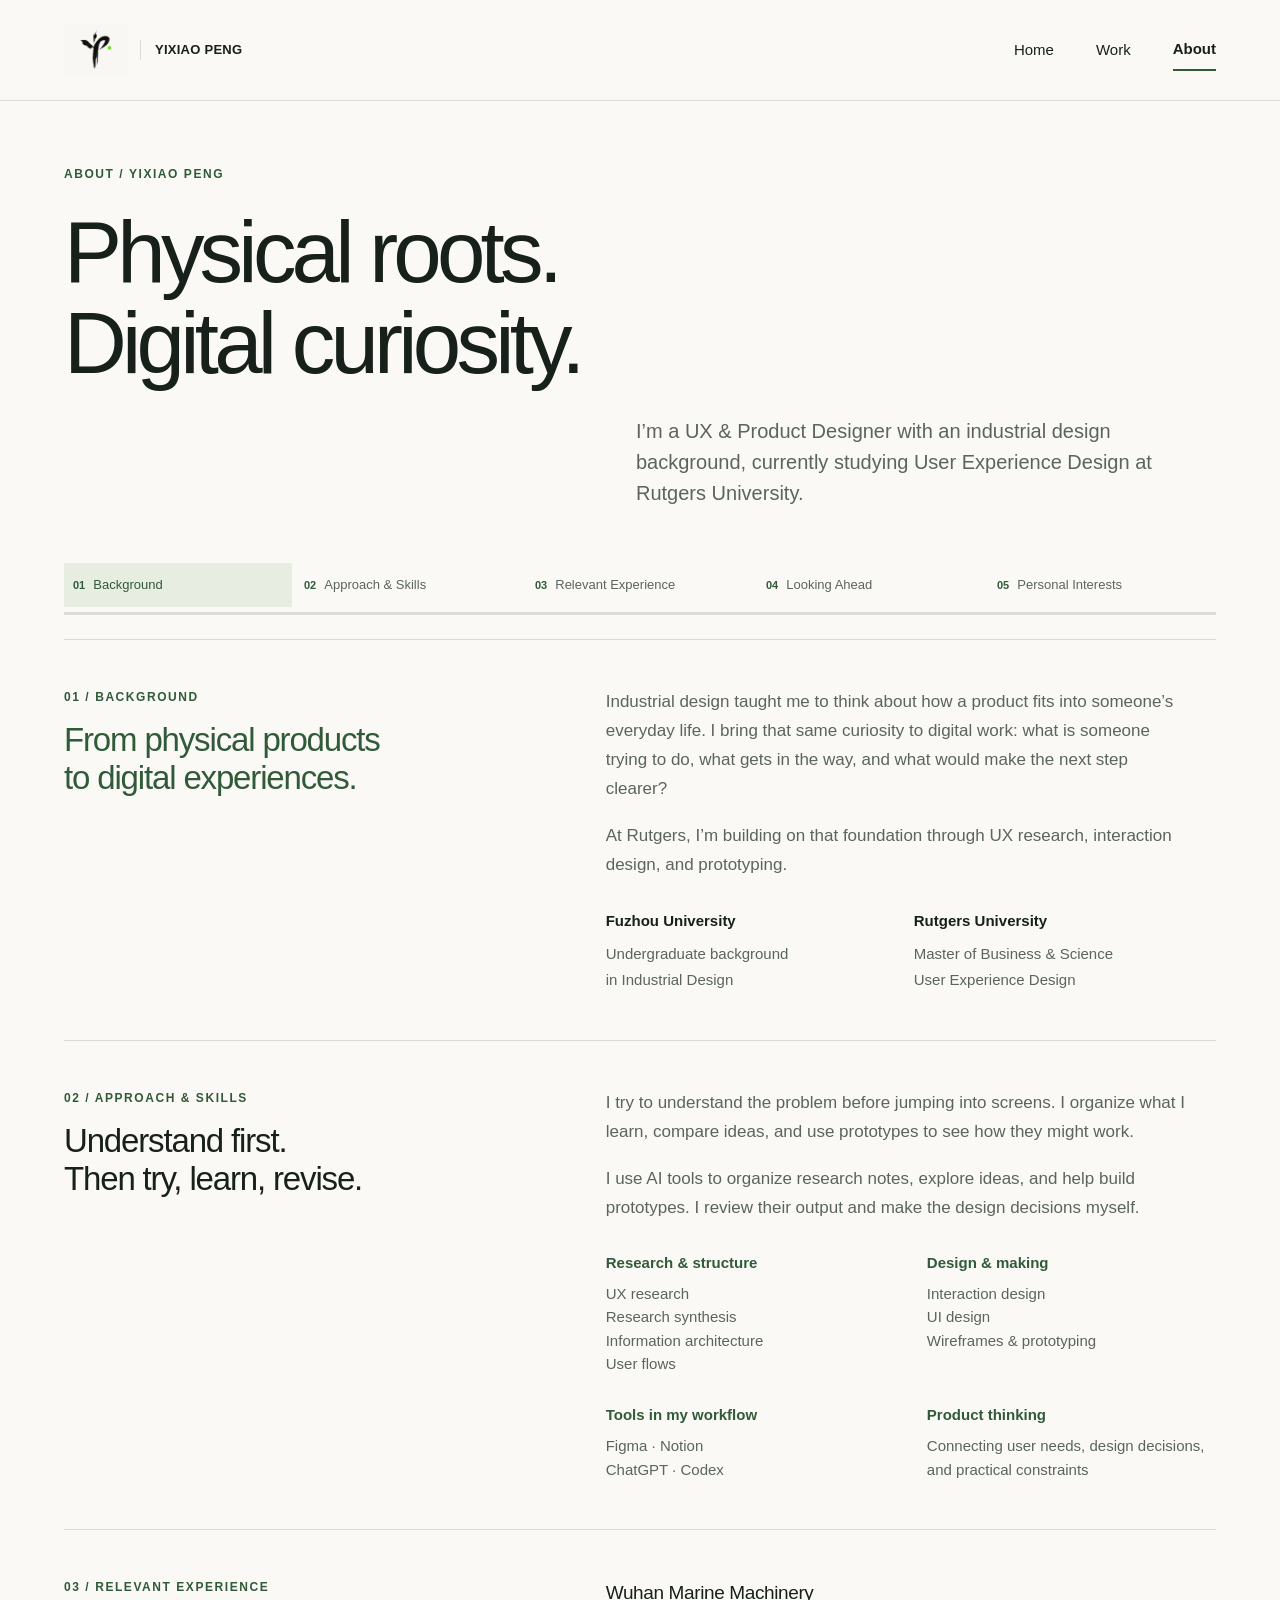
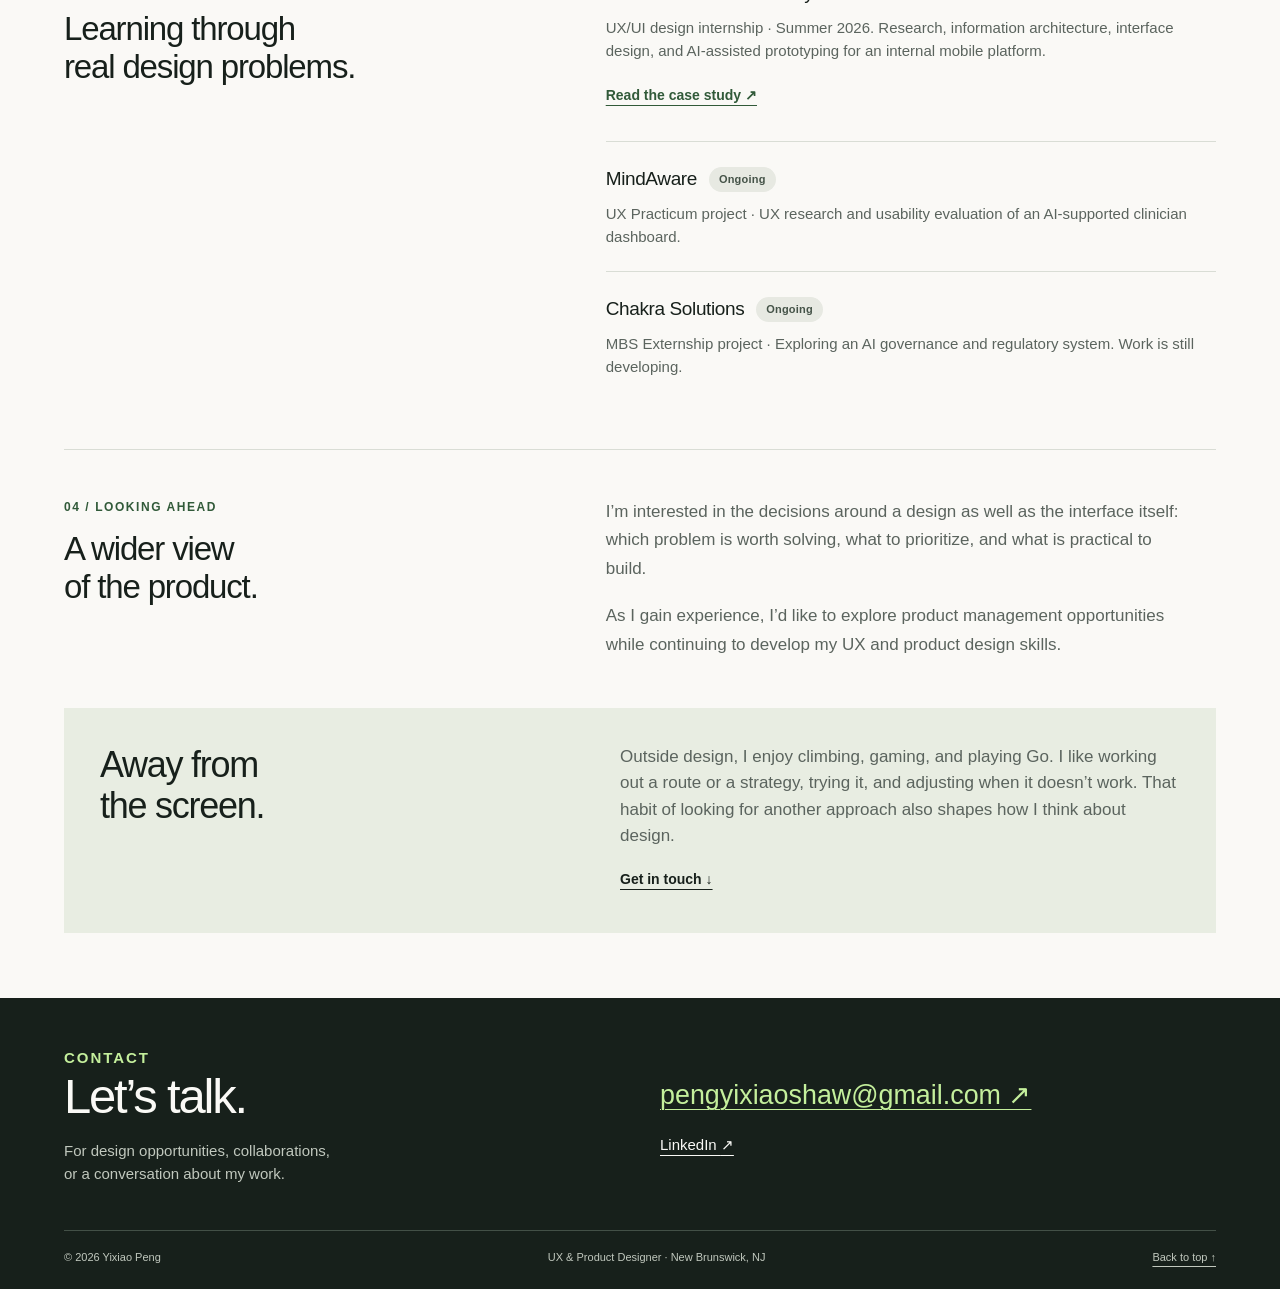
==== commit dc4463a3: "Publish refined portfolio and Wuhan Marine Machinery case study" ====
--- a/about.html
+++ b/about.html
@@ -1 +1 @@
-<!doctype html><html lang="en" id="top"><head><meta charset="UTF-8"><meta name="viewport" content="width=device-width,initial-scale=1"><meta name="description" content="About Yixiao Peng: industrial design background, Rutgers UX Design studies, research, interface design and prototyping."><meta name="theme-color" content="#faf9f6"><title>About — Yixiao Peng</title><link rel="icon" href="assets/portfolio/yp-monogram.png"><link rel="stylesheet" href="styles.css"><script src="site.js" defer></script></head><body class="about-page"><a class="skip" href="#main">Skip to content</a><header class="site-header"><div class="wrap header-inner"><a class="brand" href="index.html" aria-label="Yixiao Peng — Home"><img class="logo" src="assets/portfolio/yp-monogram.png" width="64" height="54" alt="YP monogram"><span>YIXIAO PENG</span></a><button class="menu-toggle" aria-expanded="false" aria-controls="primary-navigation">Menu</button><nav class="nav" id="primary-navigation" aria-label="Main navigation"><a href="index.html">Home</a><a href="work.html">Work</a><a href="about.html" aria-current="page">About</a></nav></div></header><main id="main"><div class="wrap"><section class="page-title"><p class="eyebrow">About / Yixiao Peng</p><h1>Physical roots.<br>Digital curiosity.</h1><p class="intro">I’m a UX & Product Designer with an industrial design background, currently studying User Experience Design at Rutgers University.</p></section><nav class="chapter-nav" aria-label="About chapters"><div class="chapter-links"><a href="#background" aria-label="Background"><span class="chapter-number">01</span><span class="chapter-name">Background</span></a><a href="#approach" aria-label="Approach & Skills"><span class="chapter-number">02</span><span class="chapter-name">Approach & Skills</span></a><a href="#experience" aria-label="Relevant Experience"><span class="chapter-number">03</span><span class="chapter-name">Relevant Experience</span></a><a href="#looking-ahead" aria-label="Looking Ahead"><span class="chapter-number">04</span><span class="chapter-name">Looking Ahead</span></a><a href="#interests" aria-label="Personal Interests"><span class="chapter-number">05</span><span class="chapter-name">Personal Interests</span></a></div><div class="chapter-track" aria-hidden="true"><span></span></div></nav><section class="split-section" id="background" tabindex="-1"><div><p class="eyebrow">01 / Background</p><h2>From physical products<br>to digital experiences.</h2></div><div class="body-copy"><p>Industrial design taught me to think about how a product fits into someone’s everyday life. I bring that same curiosity to digital work: what is someone trying to do, what gets in the way, and what would make the next step clearer?</p><p>At Rutgers, I’m building on that foundation through UX research, interaction design, and prototyping.</p><div class="journey"><div><h3>Fuzhou University</h3><p>Undergraduate background<br>in Industrial Design</p></div><div><h3>Rutgers University</h3><p>Master of Business & Science<br>User Experience Design</p></div></div></div></section><section class="split-section" id="approach" tabindex="-1"><div><p class="eyebrow">02 / Approach & skills</p><h2>Understand first.<br>Then try, learn, revise.</h2></div><div><div class="body-copy"><p>I try to understand the problem before jumping into screens. I organize what I learn, compare ideas, and use prototypes to see how they might work.</p><p>I use AI tools to organize research notes, explore ideas, and help build prototypes. I review their output and make the design decisions myself.</p></div><div class="skill-grid" style="margin-top:28px"><div class="skill-group"><h3>Research & structure</h3><p>UX research<br>Research synthesis<br>Information architecture<br>User flows</p></div><div class="skill-group"><h3>Design & making</h3><p>Interaction design<br>UI design<br>Wireframes & prototyping</p></div><div class="skill-group"><h3>Tools in my workflow</h3><p>Figma · Notion<br>ChatGPT · Codex</p></div><div class="skill-group"><h3>Product thinking</h3><p>Connecting user needs, design decisions, and practical constraints</p></div></div></div></section><section class="split-section" id="experience" tabindex="-1"><div><p class="eyebrow">03 / Relevant experience</p><h2>Learning through<br>real design problems.</h2></div><ul class="experience"><li><h3>Wuhan Marine Machinery</h3><p>UX/UI design internship · Summer 2026. Research, information architecture, interface design, and AI-assisted prototyping for an internal mobile platform.</p></li><li><h3>MindAware <span class="status">Ongoing</span></h3><p>UX Practicum project · UX research and usability evaluation of an AI-supported clinician dashboard.</p></li><li><h3>Chakra Solutions <span class="status">Ongoing</span></h3><p>MBS Externship project · Exploring an AI governance and regulatory system. Work is still developing.</p></li></ul></section><section class="split-section" id="looking-ahead" tabindex="-1"><div><p class="eyebrow">04 / Looking ahead</p><h2>A wider view<br>of the product.</h2></div><div class="body-copy"><p>I’m interested in the decisions around a design as well as the interface itself: which problem is worth solving, what to prioritize, and what is practical to build.</p><p>As I gain experience, I’d like to explore product management opportunities while continuing to develop my UX and product design skills.</p></div></section><section class="interests" id="interests" tabindex="-1"><h2>Away from<br>the screen.</h2><div><p>Outside design, I enjoy climbing, gaming, and playing Go. I like working out a route or a strategy, trying it, and adjusting when it doesn’t work. That habit of looking for another approach also shapes how I think about design.</p><a class="text-link" href="#contact">Get in touch ↓</a></div></section></div></main><footer class="footer" id="contact"><div class="wrap"><div class="contact-layout"><div><p class="eyebrow">Contact</p><h2>Let’s talk.</h2><p>For design opportunities, collaborations,<br>or a conversation about my work.</p></div><div class="contact-links"><a class="email" href="mailto:pengyixiaoshaw@gmail.com">pengyixiaoshaw@gmail.com ↗</a><a class="linkedin" href="https://www.linkedin.com/in/yixiao-peng/" target="_blank" rel="noopener noreferrer">LinkedIn <span aria-hidden="true">↗</span><span class="visually-hidden"> (opens in a new tab)</span></a></div></div><div class="footer-meta"><span>© 2026 Yixiao Peng</span><span>UX & Product Designer · New Brunswick, NJ</span><a href="#top">Back to top ↑</a></div></div></footer></body></html>+<!doctype html><html lang="en" id="top"><head><meta charset="UTF-8"><meta name="viewport" content="width=device-width,initial-scale=1"><meta name="description" content="About Yixiao Peng: industrial design background, Rutgers UX Design studies, research, interface design and prototyping."><meta name="theme-color" content="#faf9f6"><title>About — Yixiao Peng</title><link rel="canonical" href="https://yixiao-peng-portfolio.vercel.app/about.html"><meta property="og:type" content="website"><meta property="og:site_name" content="Yixiao Peng"><meta property="og:title" content="About — Yixiao Peng"><meta property="og:description" content="About Yixiao Peng: industrial design background, Rutgers UX Design studies, research, interface design and prototyping."><meta property="og:url" content="https://yixiao-peng-portfolio.vercel.app/about.html"><meta property="og:image" content="https://yixiao-peng-portfolio.vercel.app/assets/portfolio/yp-monogram.png"><meta property="og:image:alt" content="Yixiao Peng — YP ink monogram"><meta name="twitter:card" content="summary_large_image"><link rel="icon" href="assets/portfolio/yp-monogram.png"><link rel="stylesheet" href="styles.css"><script src="site.js" defer></script><link rel="stylesheet" href="signature-motion.css"><script src="signature-motion.js" defer></script></head><body class="about-page"><a class="skip" href="#main">Skip to content</a><header class="site-header"><div class="wrap header-inner"><a class="brand" href="index.html" aria-label="Yixiao Peng — Home"><img class="logo" src="assets/portfolio/yp-monogram.png" width="64" height="54" alt="YP monogram"><span>YIXIAO PENG</span></a><button class="menu-toggle" aria-expanded="false" aria-controls="primary-navigation">Menu</button><nav class="nav" id="primary-navigation" aria-label="Main navigation"><a href="index.html">Home</a><a href="work.html">Work</a><a href="about.html" aria-current="page">About</a></nav></div></header><main id="main"><div class="wrap"><section class="page-title"><p class="eyebrow">About / Yixiao Peng</p><h1 data-entrance>Physical roots.<br>Digital curiosity.</h1><p class="intro">I’m a UX & Product Designer with an industrial design background, currently studying User Experience Design at Rutgers University.</p></section><nav class="chapter-nav" aria-label="About chapters"><div class="chapter-links"><a href="#background" aria-label="Background"><span class="chapter-number">01</span><span class="chapter-name">Background</span><span class="chapter-short" aria-hidden="true">Start</span></a><a href="#approach" aria-label="Approach & Skills"><span class="chapter-number">02</span><span class="chapter-name">Approach & Skills</span><span class="chapter-short" aria-hidden="true">Skills</span></a><a href="#experience" aria-label="Relevant Experience"><span class="chapter-number">03</span><span class="chapter-name">Relevant Experience</span><span class="chapter-short" aria-hidden="true">Work</span></a><a href="#looking-ahead" aria-label="Looking Ahead"><span class="chapter-number">04</span><span class="chapter-name">Looking Ahead</span><span class="chapter-short" aria-hidden="true">Next</span></a><a href="#interests" aria-label="Personal Interests"><span class="chapter-number">05</span><span class="chapter-name">Personal Interests</span><span class="chapter-short" aria-hidden="true">Interests</span></a></div><div class="chapter-track" aria-hidden="true"><span></span></div></nav><section class="split-section" id="background" tabindex="-1"><div><p class="eyebrow">01 / Background</p><h2 data-entrance>From physical products<br>to digital experiences.</h2></div><div class="body-copy"><p>Industrial design taught me to think about how a product fits into someone’s everyday life. I bring that same curiosity to digital work: what is someone trying to do, what gets in the way, and what would make the next step clearer?</p><p>At Rutgers, I’m building on that foundation through UX research, interaction design, and prototyping.</p><div class="journey" data-entrance><div><h3>Fuzhou University</h3><p>Undergraduate background<br>in Industrial Design</p></div><div><h3>Rutgers University</h3><p>Master of Business & Science<br>User Experience Design</p></div></div></div></section><section class="split-section" id="approach" tabindex="-1"><div><p class="eyebrow">02 / Approach & skills</p><h2 data-entrance>Understand first.<br>Then try, learn, revise.</h2></div><div><div class="body-copy"><p>I try to understand the problem before jumping into screens. I organize what I learn, compare ideas, and use prototypes to see how they might work.</p><p>I use AI tools to organize research notes, explore ideas, and help build prototypes. I review their output and make the design decisions myself.</p></div><div class="skill-grid" data-entrance style="margin-top:28px"><div class="skill-group"><h3>Research & structure</h3><p>UX research<br>Research synthesis<br>Information architecture<br>User flows</p></div><div class="skill-group"><h3>Design & making</h3><p>Interaction design<br>UI design<br>Wireframes & prototyping</p></div><div class="skill-group"><h3>Tools in my workflow</h3><p>Figma · Notion<br>ChatGPT · Codex</p></div><div class="skill-group"><h3>Product thinking</h3><p>Connecting user needs, design decisions, and practical constraints</p></div></div></div></section><section class="split-section" id="experience" tabindex="-1"><div><p class="eyebrow">03 / Relevant experience</p><h2 data-entrance>Learning through<br>real design problems.</h2></div><ul class="experience"><li><h3>Wuhan Marine Machinery</h3><p>UX/UI design internship · Summer 2026. Research, information architecture, interface design, and AI-assisted prototyping for an internal mobile platform.</p><a class="text-link experience-case" href="wuhan-marine-machinery.html">Read the case study ↗</a></li><li><h3>MindAware <span class="status">Ongoing</span></h3><p>UX Practicum project · UX research and usability evaluation of an AI-supported clinician dashboard.</p></li><li><h3>Chakra Solutions <span class="status">Ongoing</span></h3><p>MBS Externship project · Exploring an AI governance and regulatory system. Work is still developing.</p></li></ul></section><section class="split-section" id="looking-ahead" tabindex="-1"><div><p class="eyebrow">04 / Looking ahead</p><h2 data-entrance>A wider view<br>of the product.</h2></div><div class="body-copy"><p>I’m interested in the decisions around a design as well as the interface itself: which problem is worth solving, what to prioritize, and what is practical to build.</p><p>As I gain experience, I’d like to explore product management opportunities while continuing to develop my UX and product design skills.</p></div></section><section class="interests" id="interests" tabindex="-1"><h2 data-entrance>Away from<br>the screen.</h2><div><p>Outside design, I enjoy climbing, gaming, and playing Go. I like working out a route or a strategy, trying it, and adjusting when it doesn’t work. That habit of looking for another approach also shapes how I think about design.</p><a class="text-link" href="#contact">Get in touch ↓</a></div></section></div></main><footer class="footer" id="contact"><div class="wrap"><div class="contact-layout"><div><p class="eyebrow">Contact</p><h2>Let’s talk.</h2><p>For design opportunities, collaborations,<br>or a conversation about my work.</p></div><div class="contact-links"><a class="email" href="mailto:pengyixiaoshaw@gmail.com">pengyixiaoshaw@gmail.com ↗</a><a class="linkedin" href="https://www.linkedin.com/in/yixiao-peng/" target="_blank" rel="noopener noreferrer">LinkedIn <span aria-hidden="true">↗</span><span class="visually-hidden"> (opens in a new tab)</span></a></div></div><div class="footer-meta"><span>© 2026 Yixiao Peng</span><span>UX & Product Designer · New Brunswick, NJ</span><a href="#top">Back to top ↑</a></div></div></footer></body></html>
--- a/styles.css
+++ b/styles.css
@@ -21,6 +21,21 @@
 .work-teaser{display:flex;align-items:baseline;justify-content:space-between;gap:24px;padding:28px 0 32px}
 .work-teaser .section-head{margin:0}
 .work-teaser .intro{margin:0;color:var(--muted);font-size:15px}
+/* A single existing project makes the landing page a useful entry into the work. */
+.work-teaser.home-project{align-items:start;gap:48px;padding-block:32px 40px}
+.work-teaser.home-project>.section-head{flex-shrink:0}
+.home-case{display:flex;gap:24px;max-width:680px;text-decoration:none;padding:12px;min-width:0;border:1px solid transparent;transition:background-color var(--motion-fast) var(--motion-ease),border-color var(--motion-fast) var(--motion-ease)}
+.home-case-image{background:var(--sage);padding:12px;flex:0 0 96px;align-self:start}
+.home-case-image img{width:72px;height:auto}
+.home-case-copy{display:flex;flex-direction:column;align-items:start;gap:8px;min-width:0}
+.home-case-copy .eyebrow{font-size:10px;margin:0}
+.home-case-copy strong{font-size:27px;font-weight:500;letter-spacing:-.035em;line-height:1.15}
+.home-case-copy>span:not(.eyebrow):not(.home-case-cta){font-size:15px;line-height:1.5;color:var(--muted)}
+.home-case-cta{font-size:13px;font-weight:600;color:var(--green);text-decoration:underline;text-underline-offset:4px}
+.home-case:focus-visible{outline-offset:3px}
+.experience-case{margin-top:12px;color:var(--green);min-height:44px;padding-block:10px}
+@media(hover:hover){.home-case:hover{background:var(--sage);border-color:var(--line)}}
+@media(max-width:760px){.work-teaser.home-project{flex-direction:column;gap:18px}.home-case{width:100%;padding:8px 0;gap:18px}.home-case-copy strong{font-size:24px}.home-case-image{flex-basis:82px;padding:10px}.home-case-image img{width:62px}.home-case-copy .eyebrow{font-size:9px}.home-case-copy>span:not(.eyebrow):not(.home-case-cta){font-size:14px}}
 .about-page .page-title{padding-bottom:48px}
 .about-page .split-section{gap:84px;padding-block:40px}
 .about-page .split-section .eyebrow{margin-bottom:14px}
@@ -51,6 +66,7 @@
   margin-bottom:24px;
 }
 .chapter-links { display:grid; grid-template-columns:repeat(5,minmax(0,1fr)); gap:3px; }
+.chapter-short { display:none; }
 .chapter-links a {
   display:flex; align-items:center; gap:8px;
   padding:10px 9px; min-height:44px;
@@ -81,7 +97,8 @@
 }
 @media(max-width:760px) {
   .chapter-nav { padding-top:0; margin-bottom:18px; }
-  .chapter-links a { justify-content:center; padding:8px; }
+  .chapter-links a { flex-direction:column; justify-content:center; gap:3px; padding:8px 2px; }
+  .chapter-short { display:block; font-size:11px; line-height:1.3; }
   .chapter-name { position:absolute; width:1px; height:1px; overflow:hidden; clip-path:inset(50%); }
   .chapter-track { margin-top:0; }
 }
@@ -99,3 +116,99 @@
   z-index: 1000;
 }
 .cursor-ink[hidden] { display: none; }
+
+/* Phase 1: shared editorial motion. No layout movement in navigation controls. */
+:root {
+  --motion-fast:160ms;
+  --motion-standard:220ms;
+  --motion-enter:340ms;
+  --motion-ease:cubic-bezier(.2,.65,.3,1);
+  --motion-distance:8px;
+  /* Signature motion gets a longer release than content and micro states. */
+  --motion-signature:720ms;
+  --motion-signature-ease:cubic-bezier(.16,1,.3,1);
+  --motion-ink:920ms;
+  --motion-ink-return:660ms;
+  --motion-project:580ms;
+  --motion-project-ease:cubic-bezier(.42,.08,.22,1);
+  --motion-stagger:20ms;
+}
+.nav a{position:relative;transition:color var(--motion-fast) var(--motion-ease)}
+.nav a:not([aria-current=page])::after{
+  content:'';position:absolute;inset:auto 0 3px;height:1px;background:var(--green);
+  transform:scaleX(0);transform-origin:left;pointer-events:none;
+  transition:transform var(--motion-fast) var(--motion-ease);
+}
+.nav a:focus-visible{color:var(--green)}
+.nav a:focus-visible::after{transform:scaleX(1)}
+.menu-toggle{
+  transition:background-color var(--motion-fast) var(--motion-ease),border-color var(--motion-fast) var(--motion-ease),color var(--motion-fast) var(--motion-ease);
+}
+.menu-toggle:focus-visible,.menu-toggle[aria-expanded=true]{background:var(--sage);border-color:var(--green);color:var(--green)}
+.about-page .chapter-links a{
+  transition:background-color var(--motion-fast) var(--motion-ease),color var(--motion-fast) var(--motion-ease);
+}
+.about-page .chapter-links a:focus-visible{background:var(--sage);color:var(--green)}
+.about-page :is(.split-section,.interests) h2{transition:color var(--motion-fast) var(--motion-ease)}
+.work-page .wm-work-visual::after{
+  content:'';position:absolute;inset:0;border:1px solid var(--green);opacity:0;pointer-events:none;
+  transition:opacity var(--motion-fast) var(--motion-ease);
+}
+.work-page .wm-work-visual>div{transition:transform var(--motion-standard) var(--motion-ease)}
+.work-page .wm-work-open{
+  transition:transform var(--motion-standard) var(--motion-ease),background-color var(--motion-fast) var(--motion-ease);
+}
+.work-page .wm-work-feature:focus-within .wm-work-visual::after{opacity:1}
+.work-page .wm-work-feature:focus-within .wm-work-open{background:var(--green)}
+.work-page .wm-work-copy h2 a:focus-visible{text-decoration:underline;text-underline-offset:5px}
+.work-page .wm-work-copy .button{
+  transition:background-color var(--motion-fast) var(--motion-ease),color var(--motion-fast) var(--motion-ease);
+}
+@media(hover:hover) and (pointer:fine){
+  .nav a:hover::after{transform:scaleX(1)}
+  .menu-toggle:hover{background:var(--sage);border-color:var(--green);color:var(--green)}
+  .work-page .wm-work-feature:hover .wm-work-visual::after{opacity:1}
+  .work-page .wm-work-feature:hover .wm-work-open{background:var(--green)}
+}
+@media(hover:hover) and (pointer:fine) and (prefers-reduced-motion:no-preference){
+  #home-title{transition:color var(--motion-standard) var(--motion-ease)}
+  .work-page .wm-work-feature:hover .wm-work-visual>div{transform:scale(1.015)}
+  .work-page .wm-work-feature:hover .wm-work-open{transform:translate(2px,-2px)}
+}
+@media(prefers-reduced-motion:reduce){
+  .nav a::after{transition:none;transform:scaleX(1);opacity:0}
+  .nav a:hover::after,.nav a:focus-visible::after{opacity:1}
+  .nav a,.menu-toggle,.about-page .chapter-links a,
+  .about-page :is(.split-section,.interests) h2,
+  .work-page .wm-work-visual::after,.work-page .wm-work-visual>div,
+  .work-page .wm-work-open,.work-page .wm-work-copy .button{transition:none}
+}
+
+/* Phase 8: editorial composition, using the established type and motion. */
+.hero-heading{justify-content:flex-start;gap:clamp(32px,4.5vw,68px)}
+.hero{padding-bottom:48px}
+.home-case{max-width:760px;gap:28px}
+.home-case-image{flex-basis:128px;padding:14px}
+.home-case-image img{width:100px}
+.home-case-copy strong{font-size:30px}
+.about-page .split-section{padding-block:48px}
+.about-page .experience h3{font-size:19px;letter-spacing:-.02em}
+.about-page .body-copy{line-height:1.7}
+@media(max-width:1000px){.home-case-image{flex-basis:104px;padding:12px}.home-case-image img{width:80px}.home-case-copy strong{font-size:26px}}
+@media(max-width:680px){
+ .hero{padding:28px 0 24px}
+ .hero-heading{margin-bottom:20px}
+ .hero-bottom{gap:14px}
+ .hero-role{font-size:23px;line-height:1.2}
+ .hero-intro{font-size:16px;line-height:1.5}
+ .hero-intro small{font-size:12px;line-height:1.5;margin-top:10px}
+ .hero-intro>.text-link{margin-top:6px;min-height:32px;padding-top:4px}
+ .work-teaser.home-project{padding-block:22px 30px;gap:12px}
+ .home-case{gap:18px}
+ .home-case-image{flex-basis:88px;padding:10px}
+ .home-case-image img{width:68px}
+ .home-case-copy strong{font-size:24px}
+ .about-page .split-section{padding-block:32px}
+ .about-page .body-copy p{margin-bottom:20px}
+ .about-page .experience li{padding-block:24px}
+}
--- a/signature-motion.css
+++ b/signature-motion.css
@@ -0,0 +1,21 @@
+/* Phase 4: isolated, finite signature effects. Source imagery and content remain. */
+.p4-logo-shell{position:relative;display:block;flex-shrink:0;padding:0;border:0;background:none;line-height:0;overflow:visible;mix-blend-mode:multiply}
+.p4-logo-shell>img{display:block;margin:0;mix-blend-mode:normal}
+.p4-logo-shell.p4-hero-mark{width:240px;height:160px;cursor:pointer}
+.p4-logo-shell:focus-visible{outline:2px solid var(--green);outline-offset:4px}
+.p4-logo-shell:disabled{cursor:default}
+.p4-logo-canvas{position:absolute;pointer-events:none;mix-blend-mode:multiply;z-index:1}
+.p4-logo-canvas[hidden]{display:none}
+.p4-type-title{position:relative}
+.p4-type-original{display:inline}
+.p4-type-title.p4-type-active>.p4-type-original{opacity:0}
+.p4-type-overlay{position:absolute;inset:0;pointer-events:none;color:var(--ink);white-space:pre}
+.p4-glyph-mask{position:absolute;top:calc(var(--glyph-line-offset, 0px) - .15em);height:1.32em;overflow:clip;padding-top:.15em;box-sizing:border-box}
+.p4-glyph{display:block;transform-origin:50% 100%}
+.hero-heading.p4-parallax>h1{transform:translateY(var(--hero-drift,0px))}
+@media(max-width:1000px){.p4-logo-shell.p4-hero-mark{display:none}}
+@media(prefers-reduced-motion:reduce){
+ .hero-heading.p4-parallax>h1{transform:none}
+ .p4-type-title.p4-type-active>.p4-type-original{opacity:1}
+ .p4-type-overlay,.p4-logo-canvas{display:none}
+}
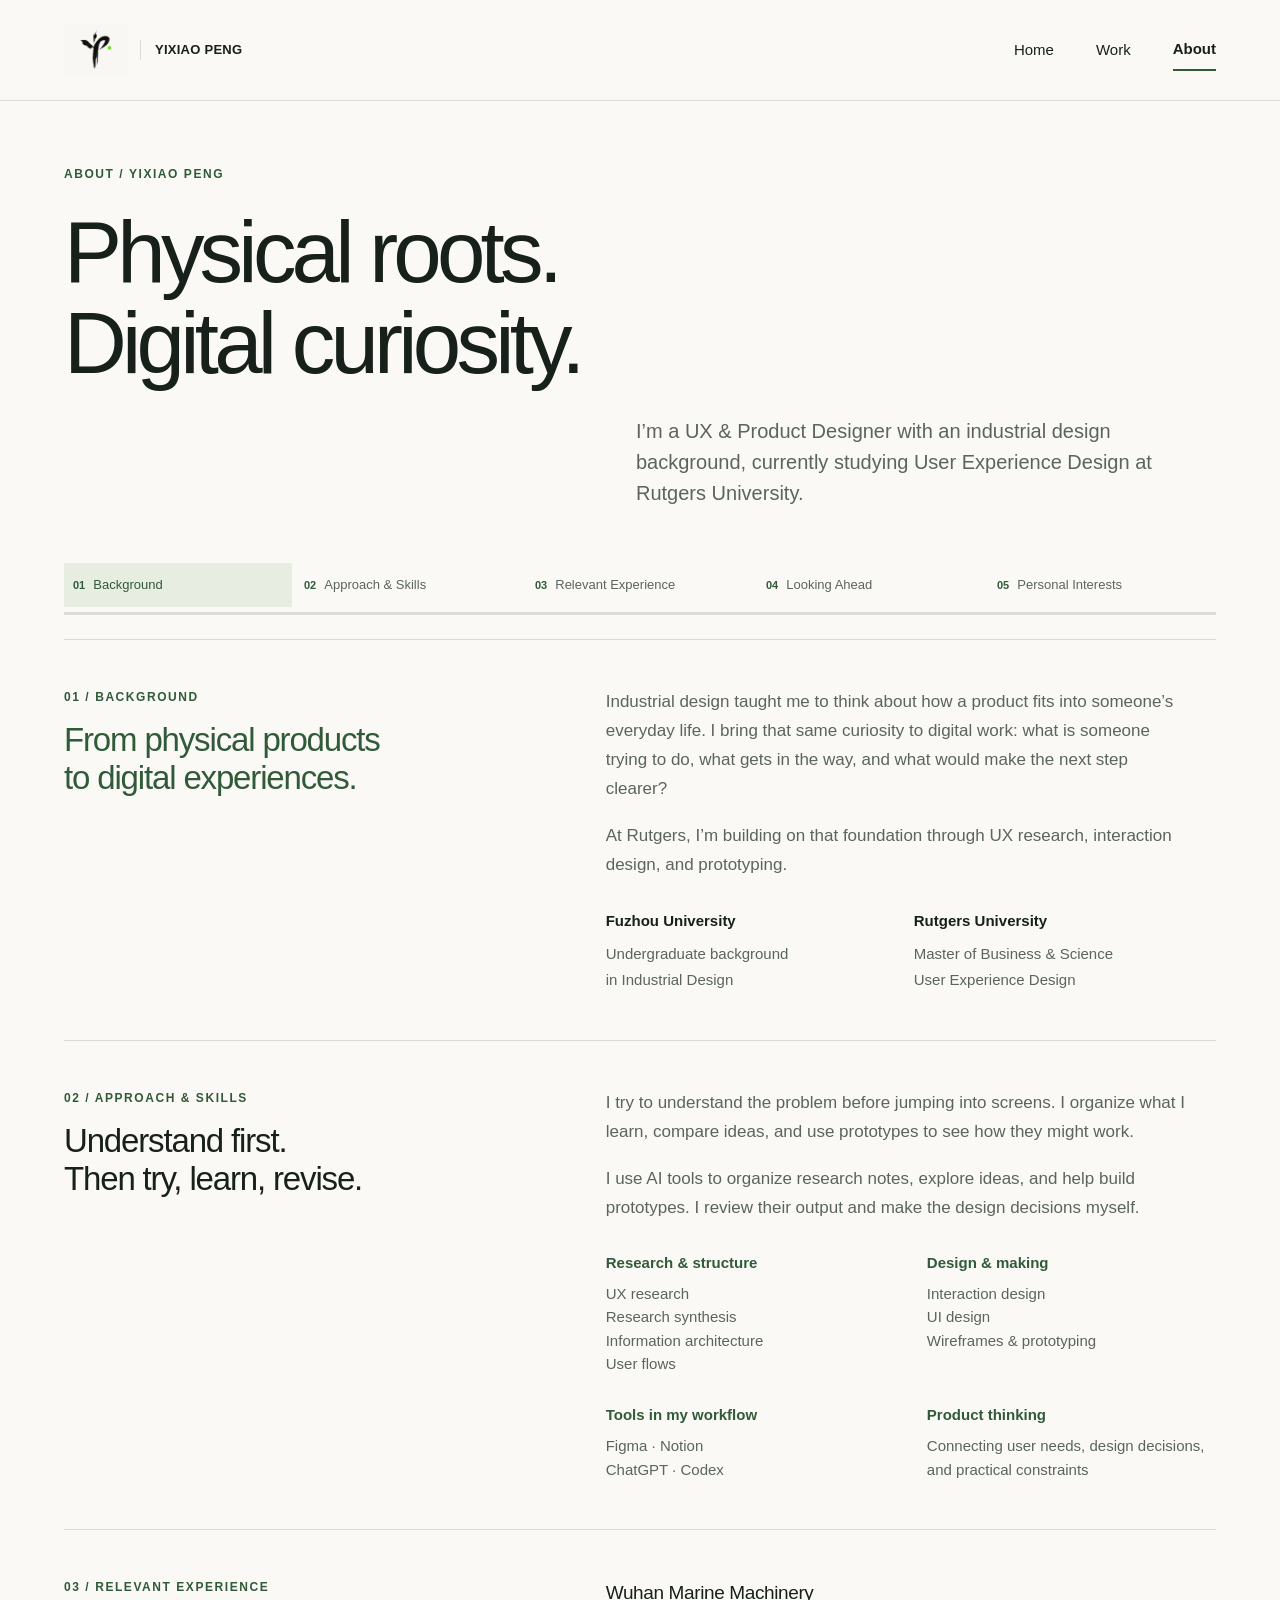
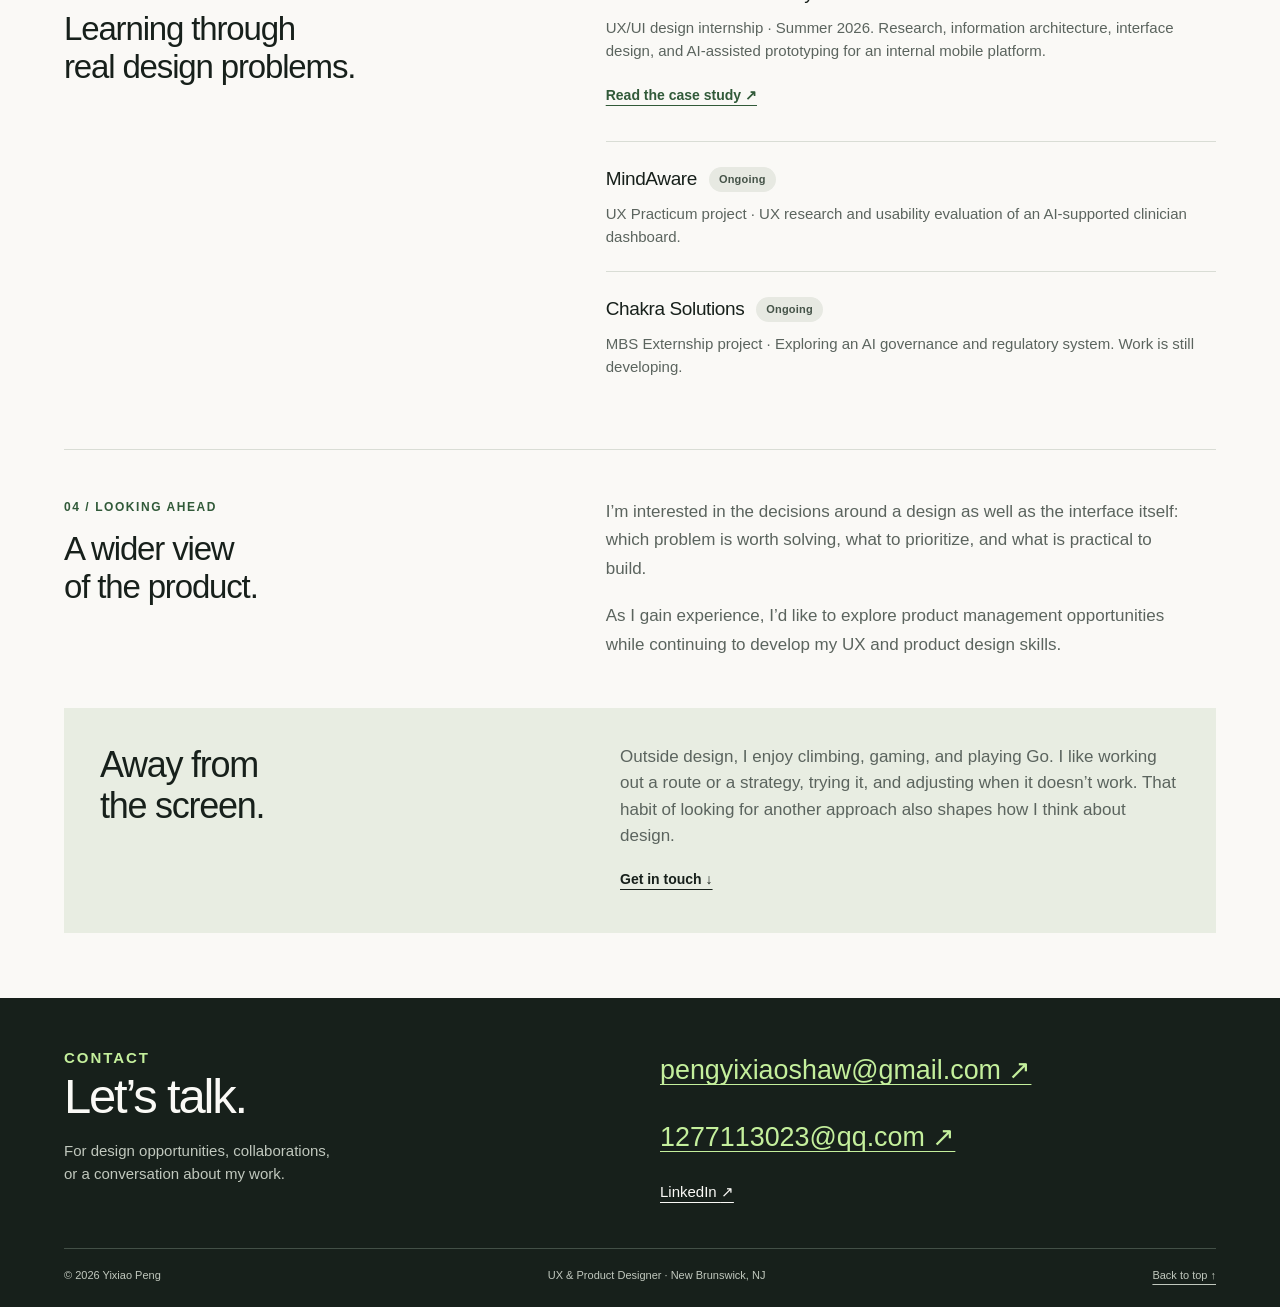
==== commit c886431a: "Add bilingual portfolio, Coming Soon and dual contact emails" ====
--- a/about.html
+++ b/about.html
@@ -1 +1 @@
-<!doctype html><html lang="en" id="top"><head><meta charset="UTF-8"><meta name="viewport" content="width=device-width,initial-scale=1"><meta name="description" content="About Yixiao Peng: industrial design background, Rutgers UX Design studies, research, interface design and prototyping."><meta name="theme-color" content="#faf9f6"><title>About — Yixiao Peng</title><link rel="canonical" href="https://yixiao-peng-portfolio.vercel.app/about.html"><meta property="og:type" content="website"><meta property="og:site_name" content="Yixiao Peng"><meta property="og:title" content="About — Yixiao Peng"><meta property="og:description" content="About Yixiao Peng: industrial design background, Rutgers UX Design studies, research, interface design and prototyping."><meta property="og:url" content="https://yixiao-peng-portfolio.vercel.app/about.html"><meta property="og:image" content="https://yixiao-peng-portfolio.vercel.app/assets/portfolio/yp-monogram.png"><meta property="og:image:alt" content="Yixiao Peng — YP ink monogram"><meta name="twitter:card" content="summary_large_image"><link rel="icon" href="assets/portfolio/yp-monogram.png"><link rel="stylesheet" href="styles.css"><script src="site.js" defer></script><link rel="stylesheet" href="signature-motion.css"><script src="signature-motion.js" defer></script></head><body class="about-page"><a class="skip" href="#main">Skip to content</a><header class="site-header"><div class="wrap header-inner"><a class="brand" href="index.html" aria-label="Yixiao Peng — Home"><img class="logo" src="assets/portfolio/yp-monogram.png" width="64" height="54" alt="YP monogram"><span>YIXIAO PENG</span></a><button class="menu-toggle" aria-expanded="false" aria-controls="primary-navigation">Menu</button><nav class="nav" id="primary-navigation" aria-label="Main navigation"><a href="index.html">Home</a><a href="work.html">Work</a><a href="about.html" aria-current="page">About</a></nav></div></header><main id="main"><div class="wrap"><section class="page-title"><p class="eyebrow">About / Yixiao Peng</p><h1 data-entrance>Physical roots.<br>Digital curiosity.</h1><p class="intro">I’m a UX & Product Designer with an industrial design background, currently studying User Experience Design at Rutgers University.</p></section><nav class="chapter-nav" aria-label="About chapters"><div class="chapter-links"><a href="#background" aria-label="Background"><span class="chapter-number">01</span><span class="chapter-name">Background</span><span class="chapter-short" aria-hidden="true">Start</span></a><a href="#approach" aria-label="Approach & Skills"><span class="chapter-number">02</span><span class="chapter-name">Approach & Skills</span><span class="chapter-short" aria-hidden="true">Skills</span></a><a href="#experience" aria-label="Relevant Experience"><span class="chapter-number">03</span><span class="chapter-name">Relevant Experience</span><span class="chapter-short" aria-hidden="true">Work</span></a><a href="#looking-ahead" aria-label="Looking Ahead"><span class="chapter-number">04</span><span class="chapter-name">Looking Ahead</span><span class="chapter-short" aria-hidden="true">Next</span></a><a href="#interests" aria-label="Personal Interests"><span class="chapter-number">05</span><span class="chapter-name">Personal Interests</span><span class="chapter-short" aria-hidden="true">Interests</span></a></div><div class="chapter-track" aria-hidden="true"><span></span></div></nav><section class="split-section" id="background" tabindex="-1"><div><p class="eyebrow">01 / Background</p><h2 data-entrance>From physical products<br>to digital experiences.</h2></div><div class="body-copy"><p>Industrial design taught me to think about how a product fits into someone’s everyday life. I bring that same curiosity to digital work: what is someone trying to do, what gets in the way, and what would make the next step clearer?</p><p>At Rutgers, I’m building on that foundation through UX research, interaction design, and prototyping.</p><div class="journey" data-entrance><div><h3>Fuzhou University</h3><p>Undergraduate background<br>in Industrial Design</p></div><div><h3>Rutgers University</h3><p>Master of Business & Science<br>User Experience Design</p></div></div></div></section><section class="split-section" id="approach" tabindex="-1"><div><p class="eyebrow">02 / Approach & skills</p><h2 data-entrance>Understand first.<br>Then try, learn, revise.</h2></div><div><div class="body-copy"><p>I try to understand the problem before jumping into screens. I organize what I learn, compare ideas, and use prototypes to see how they might work.</p><p>I use AI tools to organize research notes, explore ideas, and help build prototypes. I review their output and make the design decisions myself.</p></div><div class="skill-grid" data-entrance style="margin-top:28px"><div class="skill-group"><h3>Research & structure</h3><p>UX research<br>Research synthesis<br>Information architecture<br>User flows</p></div><div class="skill-group"><h3>Design & making</h3><p>Interaction design<br>UI design<br>Wireframes & prototyping</p></div><div class="skill-group"><h3>Tools in my workflow</h3><p>Figma · Notion<br>ChatGPT · Codex</p></div><div class="skill-group"><h3>Product thinking</h3><p>Connecting user needs, design decisions, and practical constraints</p></div></div></div></section><section class="split-section" id="experience" tabindex="-1"><div><p class="eyebrow">03 / Relevant experience</p><h2 data-entrance>Learning through<br>real design problems.</h2></div><ul class="experience"><li><h3>Wuhan Marine Machinery</h3><p>UX/UI design internship · Summer 2026. Research, information architecture, interface design, and AI-assisted prototyping for an internal mobile platform.</p><a class="text-link experience-case" href="wuhan-marine-machinery.html">Read the case study ↗</a></li><li><h3>MindAware <span class="status">Ongoing</span></h3><p>UX Practicum project · UX research and usability evaluation of an AI-supported clinician dashboard.</p></li><li><h3>Chakra Solutions <span class="status">Ongoing</span></h3><p>MBS Externship project · Exploring an AI governance and regulatory system. Work is still developing.</p></li></ul></section><section class="split-section" id="looking-ahead" tabindex="-1"><div><p class="eyebrow">04 / Looking ahead</p><h2 data-entrance>A wider view<br>of the product.</h2></div><div class="body-copy"><p>I’m interested in the decisions around a design as well as the interface itself: which problem is worth solving, what to prioritize, and what is practical to build.</p><p>As I gain experience, I’d like to explore product management opportunities while continuing to develop my UX and product design skills.</p></div></section><section class="interests" id="interests" tabindex="-1"><h2 data-entrance>Away from<br>the screen.</h2><div><p>Outside design, I enjoy climbing, gaming, and playing Go. I like working out a route or a strategy, trying it, and adjusting when it doesn’t work. That habit of looking for another approach also shapes how I think about design.</p><a class="text-link" href="#contact">Get in touch ↓</a></div></section></div></main><footer class="footer" id="contact"><div class="wrap"><div class="contact-layout"><div><p class="eyebrow">Contact</p><h2>Let’s talk.</h2><p>For design opportunities, collaborations,<br>or a conversation about my work.</p></div><div class="contact-links"><a class="email" href="mailto:pengyixiaoshaw@gmail.com">pengyixiaoshaw@gmail.com ↗</a><a class="linkedin" href="https://www.linkedin.com/in/yixiao-peng/" target="_blank" rel="noopener noreferrer">LinkedIn <span aria-hidden="true">↗</span><span class="visually-hidden"> (opens in a new tab)</span></a></div></div><div class="footer-meta"><span>© 2026 Yixiao Peng</span><span>UX & Product Designer · New Brunswick, NJ</span><a href="#top">Back to top ↑</a></div></div></footer></body></html>+<!doctype html><html lang="en" id="top"><head><meta charset="UTF-8"><meta name="viewport" content="width=device-width,initial-scale=1"><meta name="description" content="About Yixiao Peng: industrial design background, Rutgers UX Design studies, research, interface design and prototyping."><meta name="theme-color" content="#faf9f6"><title>About — Yixiao Peng</title><link rel="canonical" href="https://yixiao-peng-portfolio.vercel.app/about.html"><meta property="og:type" content="website"><meta property="og:site_name" content="Yixiao Peng"><meta property="og:title" content="About — Yixiao Peng"><meta property="og:description" content="About Yixiao Peng: industrial design background, Rutgers UX Design studies, research, interface design and prototyping."><meta property="og:url" content="https://yixiao-peng-portfolio.vercel.app/about.html"><meta property="og:image" content="https://yixiao-peng-portfolio.vercel.app/assets/portfolio/yp-monogram.png"><meta property="og:image:alt" content="Yixiao Peng — YP ink monogram"><meta name="twitter:card" content="summary_large_image"><link rel="icon" href="assets/portfolio/yp-monogram.png"><link rel="stylesheet" href="styles.css"><script src="site.js" defer></script><link rel="stylesheet" href="signature-motion.css"><script src="signature-motion.js" defer></script></head><body class="about-page"><a class="skip" href="#main">Skip to content</a><header class="site-header"><div class="wrap header-inner"><a class="brand" href="index.html" aria-label="Yixiao Peng — Home"><img class="logo" src="assets/portfolio/yp-monogram.png" width="64" height="54" alt="YP monogram"><span>YIXIAO PENG</span></a><button class="menu-toggle" aria-expanded="false" aria-controls="primary-navigation">Menu</button><nav class="nav" id="primary-navigation" aria-label="Main navigation"><a href="index.html">Home</a><a href="work.html">Work</a><a href="about.html" aria-current="page">About</a></nav></div></header><main id="main"><div class="wrap"><section class="page-title"><p class="eyebrow">About / Yixiao Peng</p><h1 data-entrance>Physical roots.<br>Digital curiosity.</h1><p class="intro">I’m a UX & Product Designer with an industrial design background, currently studying User Experience Design at Rutgers University.</p></section><nav class="chapter-nav" aria-label="About chapters"><div class="chapter-links"><a href="#background" aria-label="Background"><span class="chapter-number">01</span><span class="chapter-name">Background</span><span class="chapter-short" aria-hidden="true">Start</span></a><a href="#approach" aria-label="Approach & Skills"><span class="chapter-number">02</span><span class="chapter-name">Approach & Skills</span><span class="chapter-short" aria-hidden="true">Skills</span></a><a href="#experience" aria-label="Relevant Experience"><span class="chapter-number">03</span><span class="chapter-name">Relevant Experience</span><span class="chapter-short" aria-hidden="true">Work</span></a><a href="#looking-ahead" aria-label="Looking Ahead"><span class="chapter-number">04</span><span class="chapter-name">Looking Ahead</span><span class="chapter-short" aria-hidden="true">Next</span></a><a href="#interests" aria-label="Personal Interests"><span class="chapter-number">05</span><span class="chapter-name">Personal Interests</span><span class="chapter-short" aria-hidden="true">Interests</span></a></div><div class="chapter-track" aria-hidden="true"><span></span></div></nav><section class="split-section" id="background" tabindex="-1"><div><p class="eyebrow">01 / Background</p><h2 data-entrance>From physical products<br>to digital experiences.</h2></div><div class="body-copy"><p>Industrial design taught me to think about how a product fits into someone’s everyday life. I bring that same curiosity to digital work: what is someone trying to do, what gets in the way, and what would make the next step clearer?</p><p>At Rutgers, I’m building on that foundation through UX research, interaction design, and prototyping.</p><div class="journey" data-entrance><div><h3>Fuzhou University</h3><p>Undergraduate background<br>in Industrial Design</p></div><div><h3>Rutgers University</h3><p>Master of Business & Science<br>User Experience Design</p></div></div></div></section><section class="split-section" id="approach" tabindex="-1"><div><p class="eyebrow">02 / Approach & skills</p><h2 data-entrance>Understand first.<br>Then try, learn, revise.</h2></div><div><div class="body-copy"><p>I try to understand the problem before jumping into screens. I organize what I learn, compare ideas, and use prototypes to see how they might work.</p><p>I use AI tools to organize research notes, explore ideas, and help build prototypes. I review their output and make the design decisions myself.</p></div><div class="skill-grid" data-entrance style="margin-top:28px"><div class="skill-group"><h3>Research & structure</h3><p>UX research<br>Research synthesis<br>Information architecture<br>User flows</p></div><div class="skill-group"><h3>Design & making</h3><p>Interaction design<br>UI design<br>Wireframes & prototyping</p></div><div class="skill-group"><h3>Tools in my workflow</h3><p>Figma · Notion<br>ChatGPT · Codex</p></div><div class="skill-group"><h3>Product thinking</h3><p>Connecting user needs, design decisions, and practical constraints</p></div></div></div></section><section class="split-section" id="experience" tabindex="-1"><div><p class="eyebrow">03 / Relevant experience</p><h2 data-entrance>Learning through<br>real design problems.</h2></div><ul class="experience"><li><h3>Wuhan Marine Machinery</h3><p>UX/UI design internship · Summer 2026. Research, information architecture, interface design, and AI-assisted prototyping for an internal mobile platform.</p><a class="text-link experience-case" href="wuhan-marine-machinery.html">Read the case study ↗</a></li><li><h3>MindAware <span class="status">Ongoing</span></h3><p>UX Practicum project · UX research and usability evaluation of an AI-supported clinician dashboard.</p></li><li><h3>Chakra Solutions <span class="status">Ongoing</span></h3><p>MBS Externship project · Exploring an AI governance and regulatory system. Work is still developing.</p></li></ul></section><section class="split-section" id="looking-ahead" tabindex="-1"><div><p class="eyebrow">04 / Looking ahead</p><h2 data-entrance>A wider view<br>of the product.</h2></div><div class="body-copy"><p>I’m interested in the decisions around a design as well as the interface itself: which problem is worth solving, what to prioritize, and what is practical to build.</p><p>As I gain experience, I’d like to explore product management opportunities while continuing to develop my UX and product design skills.</p></div></section><section class="interests" id="interests" tabindex="-1"><h2 data-entrance>Away from<br>the screen.</h2><div><p>Outside design, I enjoy climbing, gaming, and playing Go. I like working out a route or a strategy, trying it, and adjusting when it doesn’t work. That habit of looking for another approach also shapes how I think about design.</p><a class="text-link" href="#contact">Get in touch ↓</a></div></section></div></main><footer class="footer" id="contact"><div class="wrap"><div class="contact-layout"><div><p class="eyebrow">Contact</p><h2>Let’s talk.</h2><p>For design opportunities, collaborations,<br>or a conversation about my work.</p></div><div class="contact-links"><div class="contact-emails"><div class="contact-email"><a class="email" href="mailto:pengyixiaoshaw@gmail.com">pengyixiaoshaw@gmail.com ↗</a></div><div class="contact-email"><a class="email" href="mailto:1277113023@qq.com">1277113023@qq.com ↗</a></div></div><a class="linkedin" href="https://www.linkedin.com/in/yixiao-peng/" target="_blank" rel="noopener noreferrer">LinkedIn <span aria-hidden="true">↗</span><span class="visually-hidden"> (opens in a new tab)</span></a></div></div><div class="footer-meta"><span>© 2026 Yixiao Peng</span><span>UX & Product Designer · New Brunswick, NJ</span><a href="#top">Back to top ↑</a></div></div></footer></body></html>
--- a/styles.css
+++ b/styles.css
@@ -212,3 +212,6 @@
  .about-page .body-copy p{margin-bottom:20px}
  .about-page .experience li{padding-block:24px}
 }
+
+/* Two regional contact options share one quiet, vertically aligned group. */
+.contact-emails{display:grid;gap:17px;max-width:100%}.contact-email{display:grid;gap:2px;justify-items:start;min-width:0}.contact-email .email{max-width:100%;padding:4px 0}
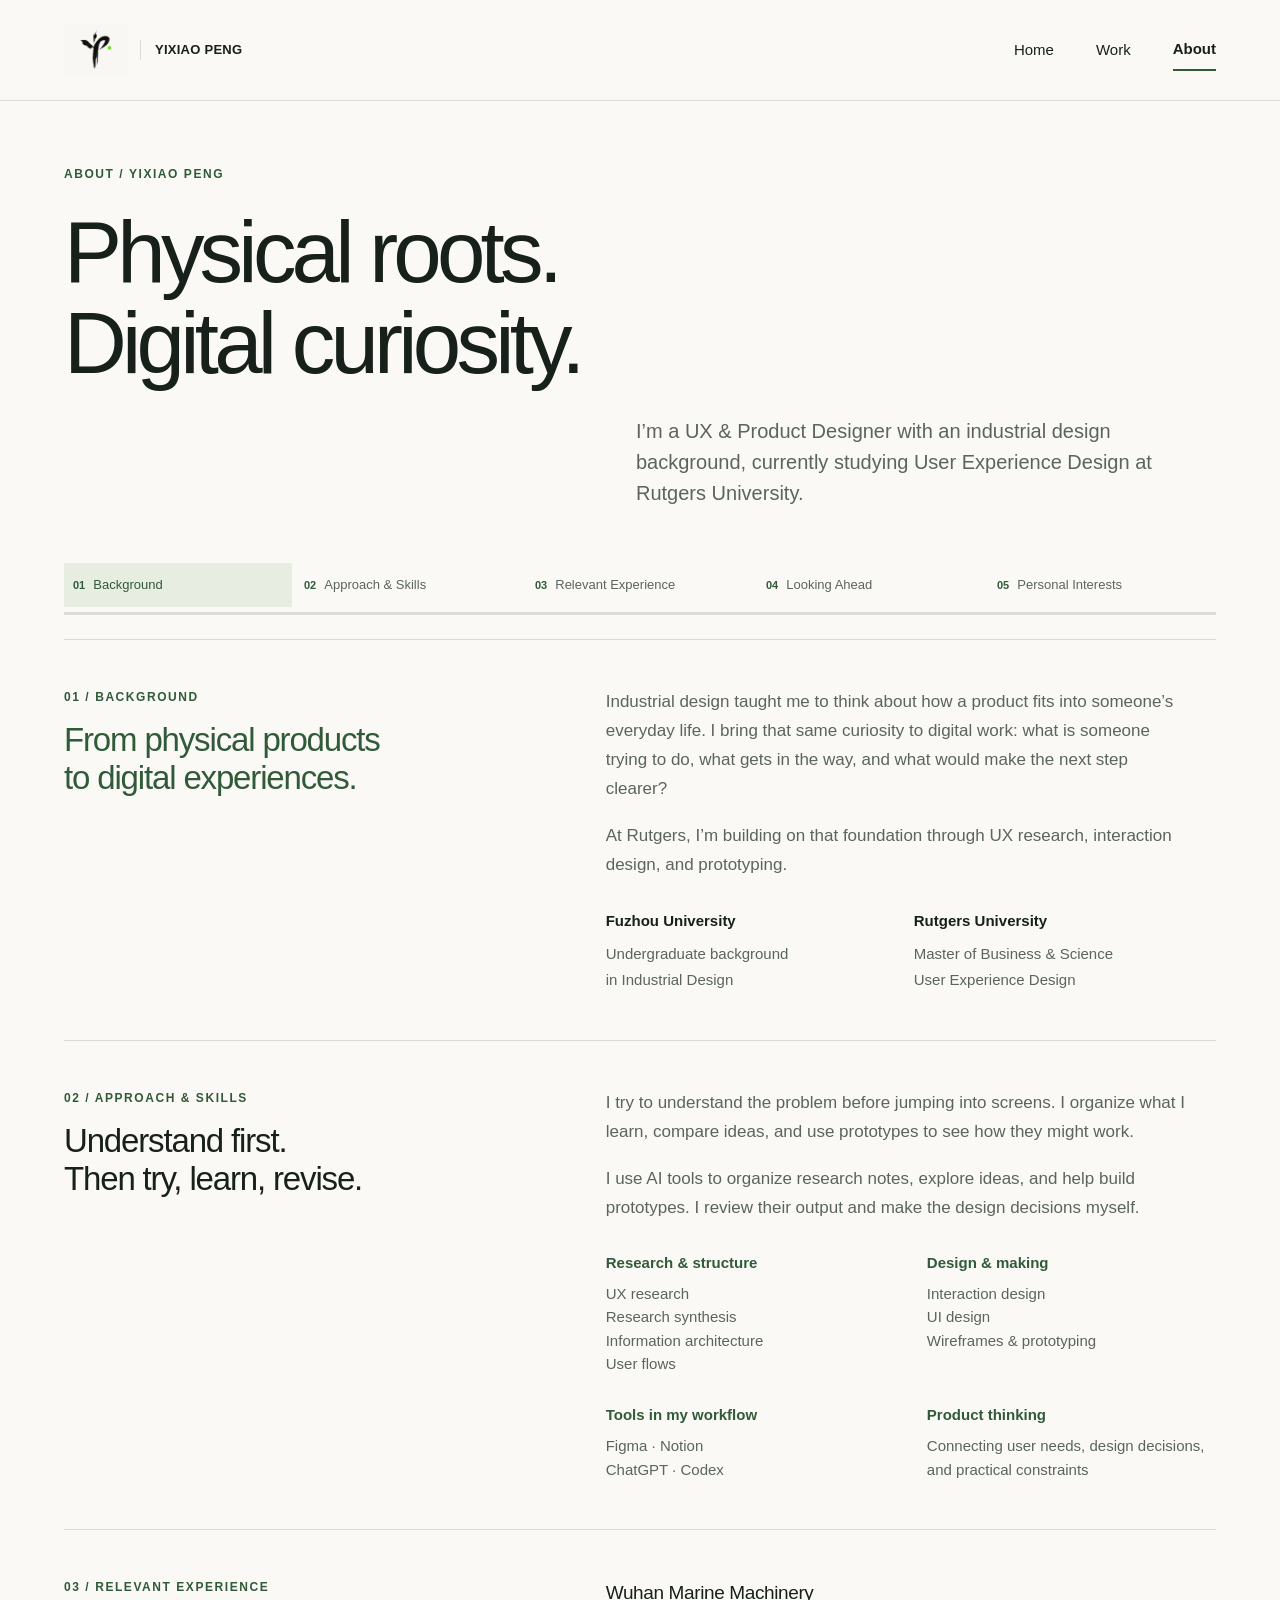
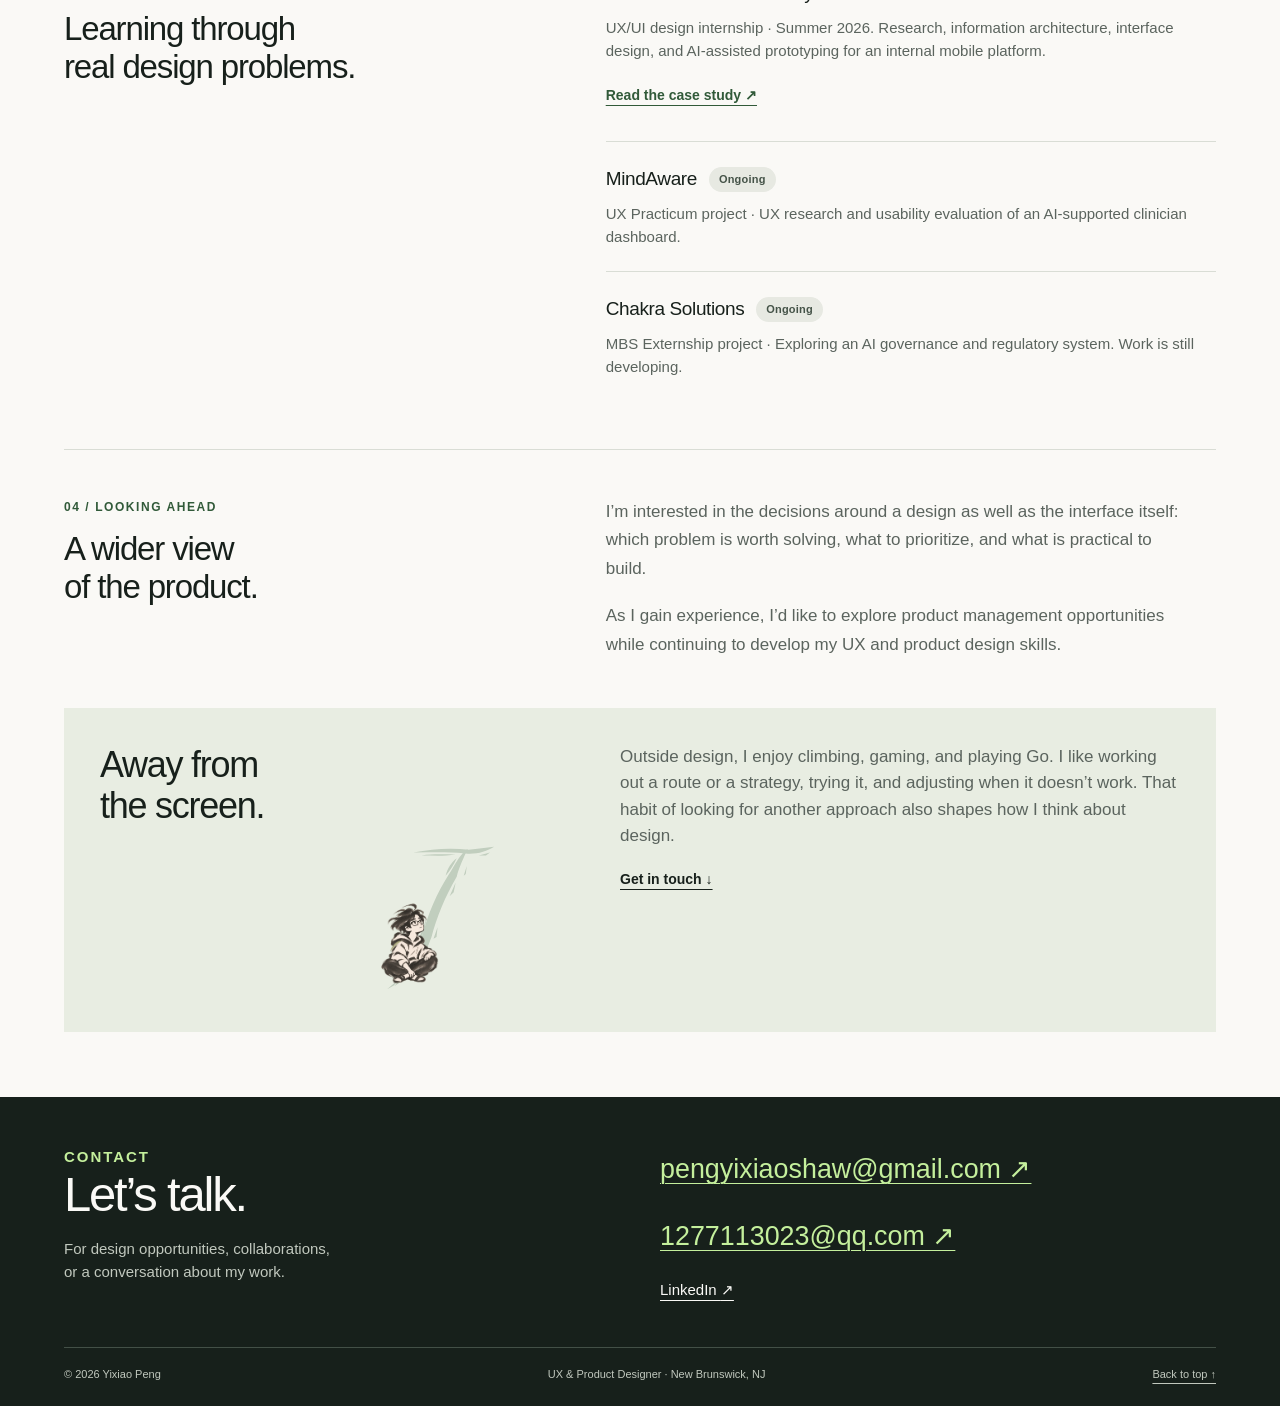
==== commit 42c21326: "Integrate approved ink character and finalize release QA" ====
--- a/about.html
+++ b/about.html
@@ -1 +1,17 @@
-<!doctype html><html lang="en" id="top"><head><meta charset="UTF-8"><meta name="viewport" content="width=device-width,initial-scale=1"><meta name="description" content="About Yixiao Peng: industrial design background, Rutgers UX Design studies, research, interface design and prototyping."><meta name="theme-color" content="#faf9f6"><title>About — Yixiao Peng</title><link rel="canonical" href="https://yixiao-peng-portfolio.vercel.app/about.html"><meta property="og:type" content="website"><meta property="og:site_name" content="Yixiao Peng"><meta property="og:title" content="About — Yixiao Peng"><meta property="og:description" content="About Yixiao Peng: industrial design background, Rutgers UX Design studies, research, interface design and prototyping."><meta property="og:url" content="https://yixiao-peng-portfolio.vercel.app/about.html"><meta property="og:image" content="https://yixiao-peng-portfolio.vercel.app/assets/portfolio/yp-monogram.png"><meta property="og:image:alt" content="Yixiao Peng — YP ink monogram"><meta name="twitter:card" content="summary_large_image"><link rel="icon" href="assets/portfolio/yp-monogram.png"><link rel="stylesheet" href="styles.css"><script src="site.js" defer></script><link rel="stylesheet" href="signature-motion.css"><script src="signature-motion.js" defer></script></head><body class="about-page"><a class="skip" href="#main">Skip to content</a><header class="site-header"><div class="wrap header-inner"><a class="brand" href="index.html" aria-label="Yixiao Peng — Home"><img class="logo" src="assets/portfolio/yp-monogram.png" width="64" height="54" alt="YP monogram"><span>YIXIAO PENG</span></a><button class="menu-toggle" aria-expanded="false" aria-controls="primary-navigation">Menu</button><nav class="nav" id="primary-navigation" aria-label="Main navigation"><a href="index.html">Home</a><a href="work.html">Work</a><a href="about.html" aria-current="page">About</a></nav></div></header><main id="main"><div class="wrap"><section class="page-title"><p class="eyebrow">About / Yixiao Peng</p><h1 data-entrance>Physical roots.<br>Digital curiosity.</h1><p class="intro">I’m a UX & Product Designer with an industrial design background, currently studying User Experience Design at Rutgers University.</p></section><nav class="chapter-nav" aria-label="About chapters"><div class="chapter-links"><a href="#background" aria-label="Background"><span class="chapter-number">01</span><span class="chapter-name">Background</span><span class="chapter-short" aria-hidden="true">Start</span></a><a href="#approach" aria-label="Approach & Skills"><span class="chapter-number">02</span><span class="chapter-name">Approach & Skills</span><span class="chapter-short" aria-hidden="true">Skills</span></a><a href="#experience" aria-label="Relevant Experience"><span class="chapter-number">03</span><span class="chapter-name">Relevant Experience</span><span class="chapter-short" aria-hidden="true">Work</span></a><a href="#looking-ahead" aria-label="Looking Ahead"><span class="chapter-number">04</span><span class="chapter-name">Looking Ahead</span><span class="chapter-short" aria-hidden="true">Next</span></a><a href="#interests" aria-label="Personal Interests"><span class="chapter-number">05</span><span class="chapter-name">Personal Interests</span><span class="chapter-short" aria-hidden="true">Interests</span></a></div><div class="chapter-track" aria-hidden="true"><span></span></div></nav><section class="split-section" id="background" tabindex="-1"><div><p class="eyebrow">01 / Background</p><h2 data-entrance>From physical products<br>to digital experiences.</h2></div><div class="body-copy"><p>Industrial design taught me to think about how a product fits into someone’s everyday life. I bring that same curiosity to digital work: what is someone trying to do, what gets in the way, and what would make the next step clearer?</p><p>At Rutgers, I’m building on that foundation through UX research, interaction design, and prototyping.</p><div class="journey" data-entrance><div><h3>Fuzhou University</h3><p>Undergraduate background<br>in Industrial Design</p></div><div><h3>Rutgers University</h3><p>Master of Business & Science<br>User Experience Design</p></div></div></div></section><section class="split-section" id="approach" tabindex="-1"><div><p class="eyebrow">02 / Approach & skills</p><h2 data-entrance>Understand first.<br>Then try, learn, revise.</h2></div><div><div class="body-copy"><p>I try to understand the problem before jumping into screens. I organize what I learn, compare ideas, and use prototypes to see how they might work.</p><p>I use AI tools to organize research notes, explore ideas, and help build prototypes. I review their output and make the design decisions myself.</p></div><div class="skill-grid" data-entrance style="margin-top:28px"><div class="skill-group"><h3>Research & structure</h3><p>UX research<br>Research synthesis<br>Information architecture<br>User flows</p></div><div class="skill-group"><h3>Design & making</h3><p>Interaction design<br>UI design<br>Wireframes & prototyping</p></div><div class="skill-group"><h3>Tools in my workflow</h3><p>Figma · Notion<br>ChatGPT · Codex</p></div><div class="skill-group"><h3>Product thinking</h3><p>Connecting user needs, design decisions, and practical constraints</p></div></div></div></section><section class="split-section" id="experience" tabindex="-1"><div><p class="eyebrow">03 / Relevant experience</p><h2 data-entrance>Learning through<br>real design problems.</h2></div><ul class="experience"><li><h3>Wuhan Marine Machinery</h3><p>UX/UI design internship · Summer 2026. Research, information architecture, interface design, and AI-assisted prototyping for an internal mobile platform.</p><a class="text-link experience-case" href="wuhan-marine-machinery.html">Read the case study ↗</a></li><li><h3>MindAware <span class="status">Ongoing</span></h3><p>UX Practicum project · UX research and usability evaluation of an AI-supported clinician dashboard.</p></li><li><h3>Chakra Solutions <span class="status">Ongoing</span></h3><p>MBS Externship project · Exploring an AI governance and regulatory system. Work is still developing.</p></li></ul></section><section class="split-section" id="looking-ahead" tabindex="-1"><div><p class="eyebrow">04 / Looking ahead</p><h2 data-entrance>A wider view<br>of the product.</h2></div><div class="body-copy"><p>I’m interested in the decisions around a design as well as the interface itself: which problem is worth solving, what to prioritize, and what is practical to build.</p><p>As I gain experience, I’d like to explore product management opportunities while continuing to develop my UX and product design skills.</p></div></section><section class="interests" id="interests" tabindex="-1"><h2 data-entrance>Away from<br>the screen.</h2><div><p>Outside design, I enjoy climbing, gaming, and playing Go. I like working out a route or a strategy, trying it, and adjusting when it doesn’t work. That habit of looking for another approach also shapes how I think about design.</p><a class="text-link" href="#contact">Get in touch ↓</a></div></section></div></main><footer class="footer" id="contact"><div class="wrap"><div class="contact-layout"><div><p class="eyebrow">Contact</p><h2>Let’s talk.</h2><p>For design opportunities, collaborations,<br>or a conversation about my work.</p></div><div class="contact-links"><div class="contact-emails"><div class="contact-email"><a class="email" href="mailto:pengyixiaoshaw@gmail.com">pengyixiaoshaw@gmail.com ↗</a></div><div class="contact-email"><a class="email" href="mailto:1277113023@qq.com">1277113023@qq.com ↗</a></div></div><a class="linkedin" href="https://www.linkedin.com/in/yixiao-peng/" target="_blank" rel="noopener noreferrer">LinkedIn <span aria-hidden="true">↗</span><span class="visually-hidden"> (opens in a new tab)</span></a></div></div><div class="footer-meta"><span>© 2026 Yixiao Peng</span><span>UX & Product Designer · New Brunswick, NJ</span><a href="#top">Back to top ↑</a></div></div></footer></body></html>+<!doctype html><html lang="en" id="top"><head><meta charset="UTF-8"><meta name="viewport" content="width=device-width,initial-scale=1"><meta name="description" content="About Yixiao Peng: industrial design background, Rutgers UX Design studies, research, interface design and prototyping."><meta name="theme-color" content="#faf9f6"><title>About — Yixiao Peng</title><link rel="canonical" href="https://yixiao-peng-portfolio.vercel.app/about.html"><meta property="og:type" content="website"><meta property="og:site_name" content="Yixiao Peng"><meta property="og:title" content="About — Yixiao Peng"><meta property="og:description" content="About Yixiao Peng: industrial design background, Rutgers UX Design studies, research, interface design and prototyping."><meta property="og:url" content="https://yixiao-peng-portfolio.vercel.app/about.html"><meta property="og:image" content="https://yixiao-peng-portfolio.vercel.app/assets/portfolio/yp-monogram.png"><meta property="og:image:alt" content="Yixiao Peng — YP ink monogram"><meta name="twitter:card" content="summary_large_image"><link rel="icon" href="assets/portfolio/yp-monogram.png"><link rel="stylesheet" href="styles.css"><script src="site.js" defer></script><link rel="stylesheet" href="signature-motion.css"><script src="signature-motion.js" defer></script><link rel="stylesheet" href="ink-character.css"><script src="ink-character.js" defer></script></head><body class="about-page"><a class="skip" href="#main">Skip to content</a><header class="site-header"><div class="wrap header-inner"><a class="brand" href="index.html" aria-label="Yixiao Peng — Home"><img class="logo" src="assets/portfolio/yp-monogram.png" width="64" height="54" alt="YP monogram"><span>YIXIAO PENG</span></a><button class="menu-toggle" aria-expanded="false" aria-controls="primary-navigation">Menu</button><nav class="nav" id="primary-navigation" aria-label="Main navigation"><a href="index.html">Home</a><a href="work.html">Work</a><a href="about.html" aria-current="page">About</a></nav></div></header><main id="main"><div class="wrap"><section class="page-title"><p class="eyebrow">About / Yixiao Peng</p><h1 data-entrance>Physical roots.<br>Digital curiosity.</h1><p class="intro">I’m a UX & Product Designer with an industrial design background, currently studying User Experience Design at Rutgers University.</p></section><nav class="chapter-nav" aria-label="About chapters"><div class="chapter-links"><a href="#background" aria-label="Background"><span class="chapter-number">01</span><span class="chapter-name">Background</span><span class="chapter-short" aria-hidden="true">Start</span></a><a href="#approach" aria-label="Approach & Skills"><span class="chapter-number">02</span><span class="chapter-name">Approach & Skills</span><span class="chapter-short" aria-hidden="true">Skills</span></a><a href="#experience" aria-label="Relevant Experience"><span class="chapter-number">03</span><span class="chapter-name">Relevant Experience</span><span class="chapter-short" aria-hidden="true">Work</span></a><a href="#looking-ahead" aria-label="Looking Ahead"><span class="chapter-number">04</span><span class="chapter-name">Looking Ahead</span><span class="chapter-short" aria-hidden="true">Next</span></a><a href="#interests" aria-label="Personal Interests"><span class="chapter-number">05</span><span class="chapter-name">Personal Interests</span><span class="chapter-short" aria-hidden="true">Interests</span></a></div><div class="chapter-track" aria-hidden="true"><span></span></div></nav><section class="split-section" id="background" tabindex="-1"><div><p class="eyebrow">01 / Background</p><h2 data-entrance>From physical products<br>to digital experiences.</h2></div><div class="body-copy"><p>Industrial design taught me to think about how a product fits into someone’s everyday life. I bring that same curiosity to digital work: what is someone trying to do, what gets in the way, and what would make the next step clearer?</p><p>At Rutgers, I’m building on that foundation through UX research, interaction design, and prototyping.</p><div class="journey" data-entrance><div><h3>Fuzhou University</h3><p>Undergraduate background<br>in Industrial Design</p></div><div><h3>Rutgers University</h3><p>Master of Business & Science<br>User Experience Design</p></div></div></div></section><section class="split-section" id="approach" tabindex="-1"><div><p class="eyebrow">02 / Approach & skills</p><h2 data-entrance>Understand first.<br>Then try, learn, revise.</h2></div><div><div class="body-copy"><p>I try to understand the problem before jumping into screens. I organize what I learn, compare ideas, and use prototypes to see how they might work.</p><p>I use AI tools to organize research notes, explore ideas, and help build prototypes. I review their output and make the design decisions myself.</p></div><div class="skill-grid" data-entrance style="margin-top:28px"><div class="skill-group"><h3>Research & structure</h3><p>UX research<br>Research synthesis<br>Information architecture<br>User flows</p></div><div class="skill-group"><h3>Design & making</h3><p>Interaction design<br>UI design<br>Wireframes & prototyping</p></div><div class="skill-group"><h3>Tools in my workflow</h3><p>Figma · Notion<br>ChatGPT · Codex</p></div><div class="skill-group"><h3>Product thinking</h3><p>Connecting user needs, design decisions, and practical constraints</p></div></div></div></section><section class="split-section" id="experience" tabindex="-1"><div><p class="eyebrow">03 / Relevant experience</p><h2 data-entrance>Learning through<br>real design problems.</h2></div><ul class="experience"><li><h3>Wuhan Marine Machinery</h3><p>UX/UI design internship · Summer 2026. Research, information architecture, interface design, and AI-assisted prototyping for an internal mobile platform.</p><a class="text-link experience-case" href="wuhan-marine-machinery.html">Read the case study ↗</a></li><li><h3>MindAware <span class="status">Ongoing</span></h3><p>UX Practicum project · UX research and usability evaluation of an AI-supported clinician dashboard.</p></li><li><h3>Chakra Solutions <span class="status">Ongoing</span></h3><p>MBS Externship project · Exploring an AI governance and regulatory system. Work is still developing.</p></li></ul></section><section class="split-section" id="looking-ahead" tabindex="-1"><div><p class="eyebrow">04 / Looking ahead</p><h2 data-entrance>A wider view<br>of the product.</h2></div><div class="body-copy"><p>I’m interested in the decisions around a design as well as the interface itself: which problem is worth solving, what to prioritize, and what is practical to build.</p><p>As I gain experience, I’d like to explore product management opportunities while continuing to develop my UX and product design skills.</p></div></section><section class="interests" id="interests" tabindex="-1"><div class="ink-interest-side"><h2 data-entrance>Away from<br>the screen.</h2><div class="ink-climb-rail" aria-hidden="true">
+  <svg class="ink-climb-brush" viewBox="0 0 150 260" preserveAspectRatio="none" focusable="false" aria-hidden="true">
+    <defs>
+      <g id="ink-climb-strokes" fill="currentColor">
+        <path d="M25 250C40 232 48 215 55 190S72 146 82 130C87 121 92 112 98 108C94 117 89 128 87 137C75 158 67 180 62 199C53 225 42 238 25 250Z"></path>
+        <path d="M39 243C54 224 55 219 59 212C54 228 48 237 39 243ZM46 212C50 199 54 189 57 180C55 196 51 201 46 212ZM65 173C68 164 72 153 77 147C74 158 69 166 65 173ZM76 136C78 128 82 122 87 118C84 125 81 130 76 136Z"></path>
+        <path d="M18 253L28 244L25 249ZM57 228L62 219L60 227ZM64 201L68 189L67 199ZM80 157L86 143L84 153ZM94 136L97 126L96 134Z"></path>
+        <path d="M44 112C63 108 81 107 99 109C108 108 116 107 124 106C117 111 106 114 96 113C76 111 61 112 44 112ZM52 115C65 113 75 114 86 114C74 116 63 115 52 115ZM109 115L120 112L116 115Z"></path>
+      </g>
+      <clipPath id="ink-climb-clip"><rect data-ink-reveal x="0" y="260" width="150" height="0"></rect></clipPath>
+    </defs>
+    <path data-ink-route d="M32 247C47 233 53 217 61 190S78 143 96 112" fill="none"></path>
+    <use class="ink-climb-guide" href="#ink-climb-strokes"></use>
+    <use class="ink-climb-trace" href="#ink-climb-strokes" clip-path="url(#ink-climb-clip)"></use>
+  </svg>
+  <div class="ink-climb-anchor"><span class="ink-actor ink-about" data-ink-actor="about" data-pose="sit" aria-hidden="true"><span class="ink-plate"><img src="assets/portfolio/ink/sit.webp" width="546" height="760" alt="" aria-hidden="true" decoding="async" draggable="false"></span></span></div>
+</div></div><div><p>Outside design, I enjoy climbing, gaming, and playing Go. I like working out a route or a strategy, trying it, and adjusting when it doesn’t work. That habit of looking for another approach also shapes how I think about design.</p><a class="text-link" href="#contact">Get in touch ↓</a></div></section></div></main><footer class="footer" id="contact"><div class="wrap"><div class="contact-layout"><div><p class="eyebrow">Contact</p><h2>Let’s talk.</h2><p>For design opportunities, collaborations,<br>or a conversation about my work.</p></div><div class="contact-links"><div class="contact-emails"><div class="contact-email"><a class="email" href="mailto:pengyixiaoshaw@gmail.com">pengyixiaoshaw@gmail.com ↗</a></div><div class="contact-email"><a class="email" href="mailto:1277113023@qq.com">1277113023@qq.com ↗</a></div></div><a class="linkedin" href="https://www.linkedin.com/in/yixiao-peng/" target="_blank" rel="noopener noreferrer">LinkedIn <span aria-hidden="true">↗</span><span class="visually-hidden"> (opens in a new tab)</span></a></div></div><div class="footer-meta"><span>© 2026 Yixiao Peng</span><span>UX & Product Designer · New Brunswick, NJ</span><a href="#top">Back to top ↑</a></div></div></footer></body></html>
--- a/ink-character.css
+++ b/ink-character.css
@@ -0,0 +1,175 @@
+/* Complete paintings move inside reserved editorial space. */
+.ink-actor {
+  --ink-size: 90px;
+  position: relative;
+  display: block;
+  width: var(--ink-size);
+  height: var(--ink-size);
+  flex: 0 0 var(--ink-size);
+  pointer-events: none;
+  user-select: none;
+  isolation: isolate;
+}
+.ink-plate {
+  position: absolute;
+  inset: 0;
+  transform: translate(var(--ink-lean, 0px), var(--ink-rise, 0px)) rotate(var(--ink-tilt, 0deg));
+  transform-origin: 50% 88%;
+  transition: transform var(--motion-standard, 220ms) var(--motion-ease, ease);
+}
+.ink-plate img {
+  position: absolute;
+  inset: 0;
+  margin: auto;
+  display: block;
+  width: 100%;
+  height: 100%;
+  object-fit: contain;
+  object-position: center bottom;
+}
+
+.ink-home-line {
+  display: flex;
+  align-items: center;
+  gap: clamp(24px, 5.2vw, 74px);
+}
+.ink-home-button {
+  min-width: 48px;
+  min-height: 48px;
+  padding: 0 8px 6px;
+  position: relative;
+  background: none;
+  border: 0;
+}
+.ink-home-button:not(:disabled) { cursor: pointer; }
+.ink-home-button:focus-visible { outline-offset: 4px; }
+.ink-home { --ink-size: clamp(68px, 7.4vw, 108px); }
+.ink-home .ink-plate { transition-duration: 250ms; }
+.ink-home[data-pose="jump"] .ink-plate { --ink-rise: -11px; --ink-tilt: -2deg; }
+.ink-home-button::before,
+.ink-home-button::after,
+.ink-coming::after {
+  content: "";
+  position: absolute;
+  pointer-events: none;
+  inset: auto 16% 2px 16%;
+  height: 4px;
+  background: #315a397a;
+  clip-path: polygon(0 68%, 21% 36%, 63% 18%, 99% 25%, 88% 42%, 100% 54%, 65% 55%, 27% 78%);
+}
+.ink-home-button::before { opacity: .55; }
+.ink-home-button::after,
+.ink-coming::after {
+  opacity: 0;
+  transform: scaleX(.7);
+  transition: opacity var(--motion-standard, 220ms) ease, transform var(--motion-standard, 220ms) ease;
+}
+.ink-home-button:has([data-pose="jump"])::after { opacity: .76; transform: scaleX(1.12); }
+
+.ink-work-line {
+  display: flex;
+  gap: 16px;
+  align-items: end;
+  flex-wrap: wrap;
+}
+.ink-work { --ink-size: 54px; }
+.ink-work .ink-plate img { transform: scaleX(-1); }
+.ink-work[data-pose="walk"] .ink-plate { --ink-lean: -6px; }
+
+/* The scene lands on a short seam extended inward from the card's right edge. */
+.coming-exhibit .ink-coming {
+  --ink-size: clamp(57px, 7vw, 96px);
+  --ink-card-gutter: 14px;
+  position: absolute;
+  inset: 16px var(--ink-card-gutter) auto auto;
+  z-index: 2;
+}
+.ink-coming::before {
+  content: "";
+  position: absolute;
+  inset: auto calc(-1 * var(--ink-card-gutter)) -3px 1%;
+  height: 5px;
+  background: #315a395e;
+  clip-path: polygon(0 72%, 14% 47%, 47% 35%, 77% 22%, 100% 20%, 100% 59%, 73% 60%, 35% 65%, 12% 78%);
+}
+.ink-coming img[src$="/sleep.webp"] { height: 75%; top: auto; }
+.ink-coming img[src$="/sit.webp"] { height: 84%; top: auto; }
+.ink-coming[data-pose="surprise"] .ink-plate { --ink-rise: -4px; --ink-tilt: 1.5deg; }
+.ink-coming::after {
+  inset: auto 4% -5px 13%;
+  height: 7px;
+  background: #315a3988;
+  clip-path: polygon(0 70%, 11% 53%, 35% 40%, 66% 32%, 96% 30%, 72% 47%, 87% 55%, 48% 58%, 26% 75%);
+}
+.ink-coming[data-pose="surprise"]::after { animation: ink-card-accent 340ms var(--motion-ease, ease) both; }
+@keyframes ink-card-accent {
+  0% { opacity: 0; transform: scaleX(.62); }
+  24% { opacity: .75; }
+  100% { opacity: 0; transform: scaleX(1.12); }
+}
+.coming-exhibit .coming-trigger {
+  inset: auto auto 26px 28px;
+  padding: 0;
+  min-height: 44px;
+  align-items: center;
+  z-index: 3;
+}
+.coming-exhibit .coming-trigger > span:last-child { display: none; }
+.coming-exhibit .coming-trigger:focus-visible { outline-offset: 3px; }
+.coming-exhibit .coming-message { padding-inline-end: calc(clamp(57px, 7vw, 96px) + 40px); }
+.coming-exhibit .coming-art > span { max-inline-size: calc(100% - 27px); }
+
+/* The route and the climber share the same SVG coordinate space. */
+.ink-interest-side {
+  display: grid;
+  grid-template-columns: minmax(0, 1fr) minmax(104px, 36%);
+  gap: 14px;
+  align-items: start;
+  min-width: 0;
+}
+.ink-climb-rail {
+  position: relative;
+  min-height: 252px;
+  isolation: isolate;
+  pointer-events: none;
+}
+.ink-climb-brush, .ink-climb-anchor {
+  position: absolute;
+  inset: 0;
+  width: 100%;
+  height: 100%;
+}
+.ink-climb-brush { display: block; color: var(--green, #315a39); }
+.ink-climb-guide { opacity: .21; }
+.ink-climb-trace { opacity: .64; }
+.ink-climb-anchor { transform: translate(var(--climb-x, 21.33%), var(--climb-y, 95%)); }
+.ink-about {
+  --ink-size: clamp(98px, 9.3vw, 137px);
+  position: absolute;
+  inset: 0 auto auto 0;
+  transform: translate(-43%, -100%);
+}
+.ink-about .ink-plate { transition: none; }
+.ink-about img[src$="/sit.webp"] { height: 67%; top: auto; }
+@media (max-width: 1000px) {
+  .ink-interest-side { column-gap: 8px; }
+  .ink-climb-rail { min-height: 211px; }
+  .ink-about { --ink-size: clamp(83px, 10.8vw, 108px); }
+}
+@media (max-width: 680px) {
+  .ink-home-line { justify-content: space-between; max-width: 370px; padding-inline-end: 13px; }
+  .ink-home { --ink-size: 67px; }
+  .ink-work { --ink-size: 48px; }
+  .ink-work-line { gap: 12px; }
+  .coming-exhibit .ink-coming { --ink-size: 57px; --ink-card-gutter: 12px; inset-block-start: 12px; }
+  .coming-exhibit .coming-trigger { inset: auto auto 19px 18px; }
+  .coming-exhibit .coming-message { padding-inline-end: 84px; }
+  .ink-interest-side { grid-template-columns: minmax(0, 1fr) minmax(88px, 42%); }
+  .ink-climb-rail { min-height: 174px; }
+  .ink-about { --ink-size: 79px; }
+}
+@media (prefers-reduced-motion: reduce) {
+  .ink-plate, .ink-home-button::after, .ink-coming::after { transition: none; }
+  .ink-plate { transform: none; }
+  .ink-coming[data-pose="surprise"]::after { animation: none; }
+}
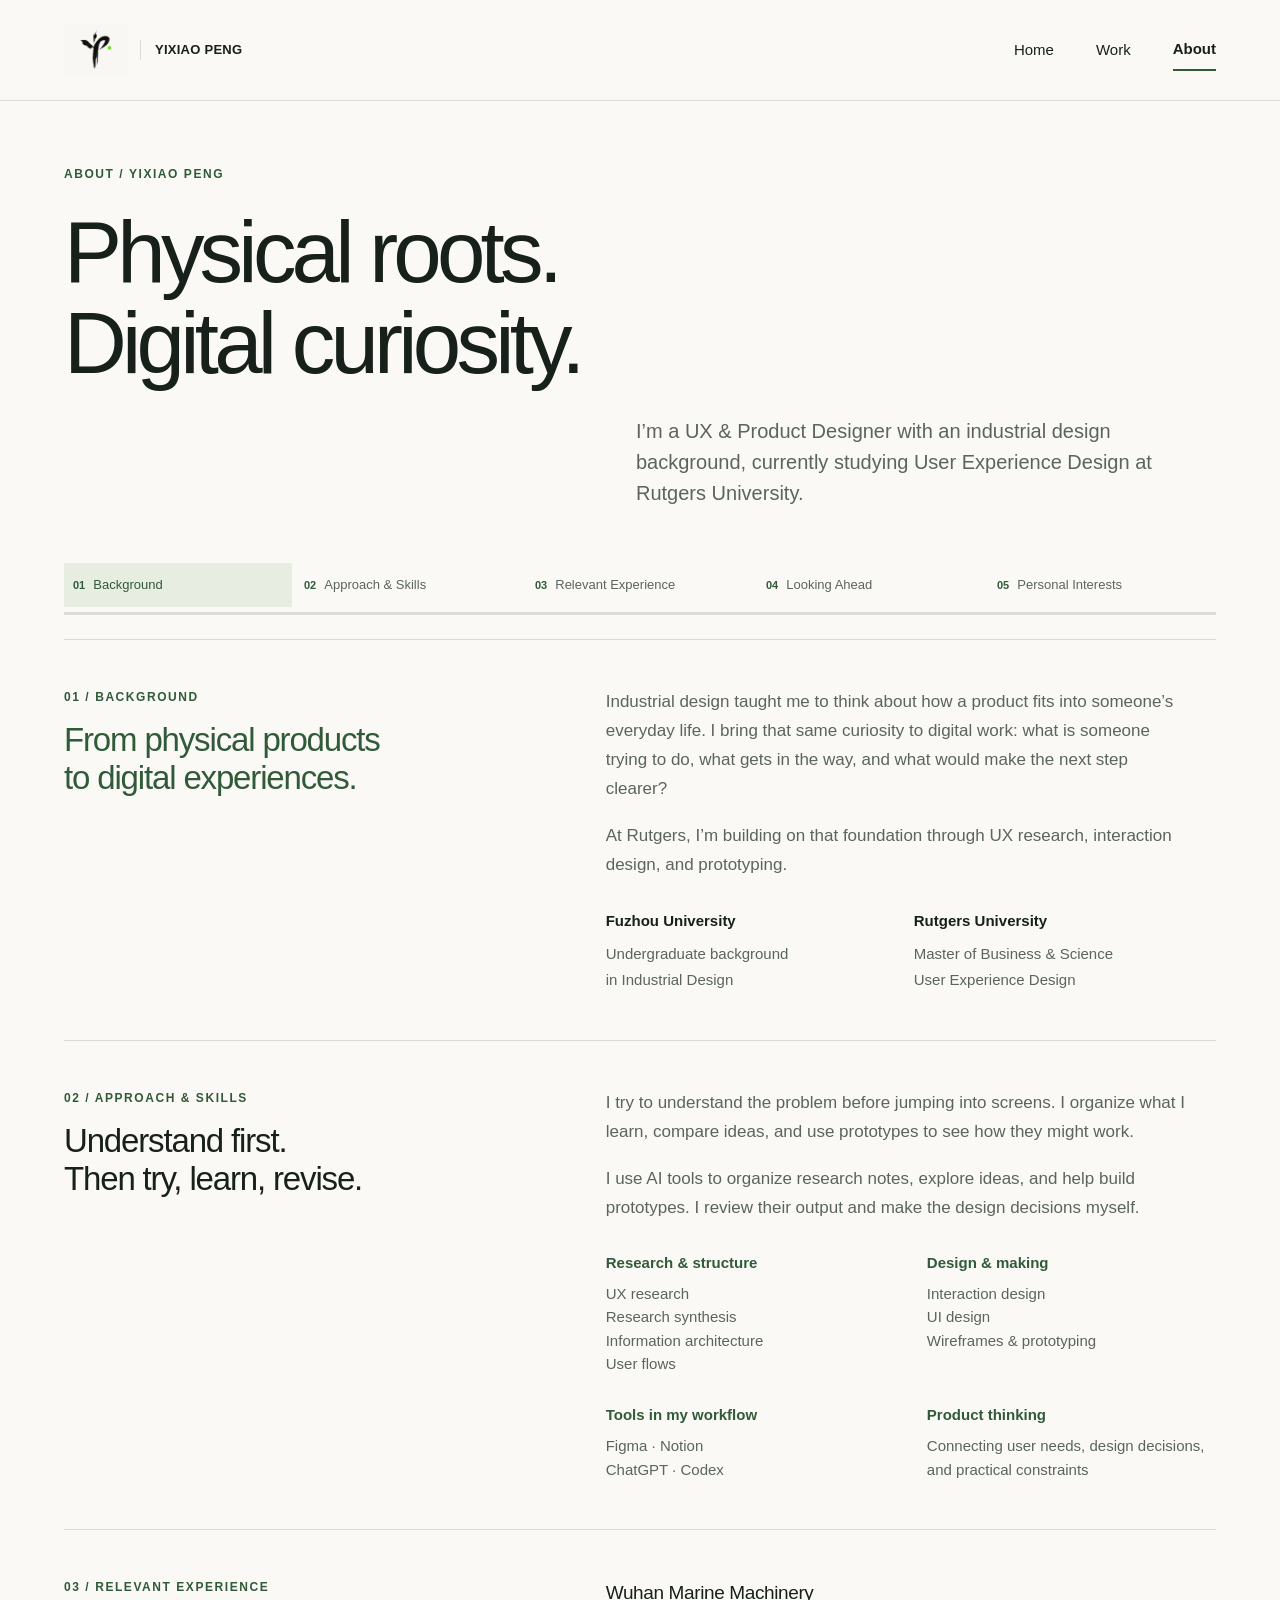
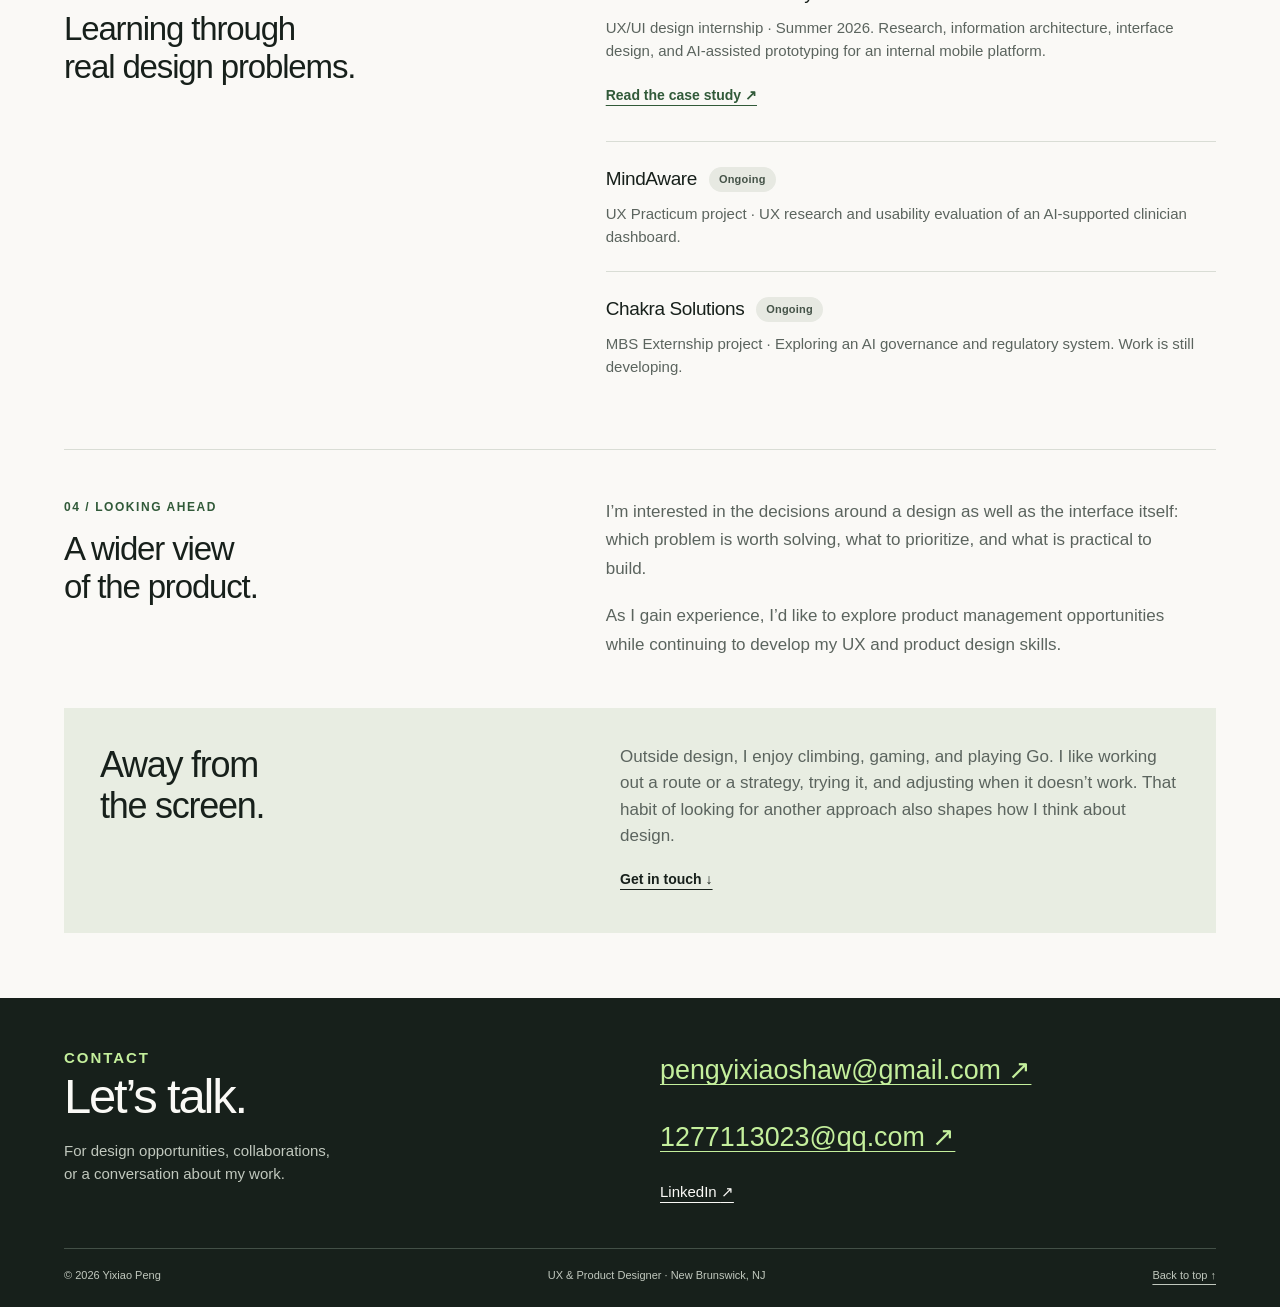
==== commit b9aa8ae0: "Ship the ink climber journey and chapter walk" ====
--- a/about.html
+++ b/about.html
@@ -1,17 +1 @@
-<!doctype html><html lang="en" id="top"><head><meta charset="UTF-8"><meta name="viewport" content="width=device-width,initial-scale=1"><meta name="description" content="About Yixiao Peng: industrial design background, Rutgers UX Design studies, research, interface design and prototyping."><meta name="theme-color" content="#faf9f6"><title>About — Yixiao Peng</title><link rel="canonical" href="https://yixiao-peng-portfolio.vercel.app/about.html"><meta property="og:type" content="website"><meta property="og:site_name" content="Yixiao Peng"><meta property="og:title" content="About — Yixiao Peng"><meta property="og:description" content="About Yixiao Peng: industrial design background, Rutgers UX Design studies, research, interface design and prototyping."><meta property="og:url" content="https://yixiao-peng-portfolio.vercel.app/about.html"><meta property="og:image" content="https://yixiao-peng-portfolio.vercel.app/assets/portfolio/yp-monogram.png"><meta property="og:image:alt" content="Yixiao Peng — YP ink monogram"><meta name="twitter:card" content="summary_large_image"><link rel="icon" href="assets/portfolio/yp-monogram.png"><link rel="stylesheet" href="styles.css"><script src="site.js" defer></script><link rel="stylesheet" href="signature-motion.css"><script src="signature-motion.js" defer></script><link rel="stylesheet" href="ink-character.css"><script src="ink-character.js" defer></script></head><body class="about-page"><a class="skip" href="#main">Skip to content</a><header class="site-header"><div class="wrap header-inner"><a class="brand" href="index.html" aria-label="Yixiao Peng — Home"><img class="logo" src="assets/portfolio/yp-monogram.png" width="64" height="54" alt="YP monogram"><span>YIXIAO PENG</span></a><button class="menu-toggle" aria-expanded="false" aria-controls="primary-navigation">Menu</button><nav class="nav" id="primary-navigation" aria-label="Main navigation"><a href="index.html">Home</a><a href="work.html">Work</a><a href="about.html" aria-current="page">About</a></nav></div></header><main id="main"><div class="wrap"><section class="page-title"><p class="eyebrow">About / Yixiao Peng</p><h1 data-entrance>Physical roots.<br>Digital curiosity.</h1><p class="intro">I’m a UX & Product Designer with an industrial design background, currently studying User Experience Design at Rutgers University.</p></section><nav class="chapter-nav" aria-label="About chapters"><div class="chapter-links"><a href="#background" aria-label="Background"><span class="chapter-number">01</span><span class="chapter-name">Background</span><span class="chapter-short" aria-hidden="true">Start</span></a><a href="#approach" aria-label="Approach & Skills"><span class="chapter-number">02</span><span class="chapter-name">Approach & Skills</span><span class="chapter-short" aria-hidden="true">Skills</span></a><a href="#experience" aria-label="Relevant Experience"><span class="chapter-number">03</span><span class="chapter-name">Relevant Experience</span><span class="chapter-short" aria-hidden="true">Work</span></a><a href="#looking-ahead" aria-label="Looking Ahead"><span class="chapter-number">04</span><span class="chapter-name">Looking Ahead</span><span class="chapter-short" aria-hidden="true">Next</span></a><a href="#interests" aria-label="Personal Interests"><span class="chapter-number">05</span><span class="chapter-name">Personal Interests</span><span class="chapter-short" aria-hidden="true">Interests</span></a></div><div class="chapter-track" aria-hidden="true"><span></span></div></nav><section class="split-section" id="background" tabindex="-1"><div><p class="eyebrow">01 / Background</p><h2 data-entrance>From physical products<br>to digital experiences.</h2></div><div class="body-copy"><p>Industrial design taught me to think about how a product fits into someone’s everyday life. I bring that same curiosity to digital work: what is someone trying to do, what gets in the way, and what would make the next step clearer?</p><p>At Rutgers, I’m building on that foundation through UX research, interaction design, and prototyping.</p><div class="journey" data-entrance><div><h3>Fuzhou University</h3><p>Undergraduate background<br>in Industrial Design</p></div><div><h3>Rutgers University</h3><p>Master of Business & Science<br>User Experience Design</p></div></div></div></section><section class="split-section" id="approach" tabindex="-1"><div><p class="eyebrow">02 / Approach & skills</p><h2 data-entrance>Understand first.<br>Then try, learn, revise.</h2></div><div><div class="body-copy"><p>I try to understand the problem before jumping into screens. I organize what I learn, compare ideas, and use prototypes to see how they might work.</p><p>I use AI tools to organize research notes, explore ideas, and help build prototypes. I review their output and make the design decisions myself.</p></div><div class="skill-grid" data-entrance style="margin-top:28px"><div class="skill-group"><h3>Research & structure</h3><p>UX research<br>Research synthesis<br>Information architecture<br>User flows</p></div><div class="skill-group"><h3>Design & making</h3><p>Interaction design<br>UI design<br>Wireframes & prototyping</p></div><div class="skill-group"><h3>Tools in my workflow</h3><p>Figma · Notion<br>ChatGPT · Codex</p></div><div class="skill-group"><h3>Product thinking</h3><p>Connecting user needs, design decisions, and practical constraints</p></div></div></div></section><section class="split-section" id="experience" tabindex="-1"><div><p class="eyebrow">03 / Relevant experience</p><h2 data-entrance>Learning through<br>real design problems.</h2></div><ul class="experience"><li><h3>Wuhan Marine Machinery</h3><p>UX/UI design internship · Summer 2026. Research, information architecture, interface design, and AI-assisted prototyping for an internal mobile platform.</p><a class="text-link experience-case" href="wuhan-marine-machinery.html">Read the case study ↗</a></li><li><h3>MindAware <span class="status">Ongoing</span></h3><p>UX Practicum project · UX research and usability evaluation of an AI-supported clinician dashboard.</p></li><li><h3>Chakra Solutions <span class="status">Ongoing</span></h3><p>MBS Externship project · Exploring an AI governance and regulatory system. Work is still developing.</p></li></ul></section><section class="split-section" id="looking-ahead" tabindex="-1"><div><p class="eyebrow">04 / Looking ahead</p><h2 data-entrance>A wider view<br>of the product.</h2></div><div class="body-copy"><p>I’m interested in the decisions around a design as well as the interface itself: which problem is worth solving, what to prioritize, and what is practical to build.</p><p>As I gain experience, I’d like to explore product management opportunities while continuing to develop my UX and product design skills.</p></div></section><section class="interests" id="interests" tabindex="-1"><div class="ink-interest-side"><h2 data-entrance>Away from<br>the screen.</h2><div class="ink-climb-rail" aria-hidden="true">
-  <svg class="ink-climb-brush" viewBox="0 0 150 260" preserveAspectRatio="none" focusable="false" aria-hidden="true">
-    <defs>
-      <g id="ink-climb-strokes" fill="currentColor">
-        <path d="M25 250C40 232 48 215 55 190S72 146 82 130C87 121 92 112 98 108C94 117 89 128 87 137C75 158 67 180 62 199C53 225 42 238 25 250Z"></path>
-        <path d="M39 243C54 224 55 219 59 212C54 228 48 237 39 243ZM46 212C50 199 54 189 57 180C55 196 51 201 46 212ZM65 173C68 164 72 153 77 147C74 158 69 166 65 173ZM76 136C78 128 82 122 87 118C84 125 81 130 76 136Z"></path>
-        <path d="M18 253L28 244L25 249ZM57 228L62 219L60 227ZM64 201L68 189L67 199ZM80 157L86 143L84 153ZM94 136L97 126L96 134Z"></path>
-        <path d="M44 112C63 108 81 107 99 109C108 108 116 107 124 106C117 111 106 114 96 113C76 111 61 112 44 112ZM52 115C65 113 75 114 86 114C74 116 63 115 52 115ZM109 115L120 112L116 115Z"></path>
-      </g>
-      <clipPath id="ink-climb-clip"><rect data-ink-reveal x="0" y="260" width="150" height="0"></rect></clipPath>
-    </defs>
-    <path data-ink-route d="M32 247C47 233 53 217 61 190S78 143 96 112" fill="none"></path>
-    <use class="ink-climb-guide" href="#ink-climb-strokes"></use>
-    <use class="ink-climb-trace" href="#ink-climb-strokes" clip-path="url(#ink-climb-clip)"></use>
-  </svg>
-  <div class="ink-climb-anchor"><span class="ink-actor ink-about" data-ink-actor="about" data-pose="sit" aria-hidden="true"><span class="ink-plate"><img src="assets/portfolio/ink/sit.webp" width="546" height="760" alt="" aria-hidden="true" decoding="async" draggable="false"></span></span></div>
-</div></div><div><p>Outside design, I enjoy climbing, gaming, and playing Go. I like working out a route or a strategy, trying it, and adjusting when it doesn’t work. That habit of looking for another approach also shapes how I think about design.</p><a class="text-link" href="#contact">Get in touch ↓</a></div></section></div></main><footer class="footer" id="contact"><div class="wrap"><div class="contact-layout"><div><p class="eyebrow">Contact</p><h2>Let’s talk.</h2><p>For design opportunities, collaborations,<br>or a conversation about my work.</p></div><div class="contact-links"><div class="contact-emails"><div class="contact-email"><a class="email" href="mailto:pengyixiaoshaw@gmail.com">pengyixiaoshaw@gmail.com ↗</a></div><div class="contact-email"><a class="email" href="mailto:1277113023@qq.com">1277113023@qq.com ↗</a></div></div><a class="linkedin" href="https://www.linkedin.com/in/yixiao-peng/" target="_blank" rel="noopener noreferrer">LinkedIn <span aria-hidden="true">↗</span><span class="visually-hidden"> (opens in a new tab)</span></a></div></div><div class="footer-meta"><span>© 2026 Yixiao Peng</span><span>UX & Product Designer · New Brunswick, NJ</span><a href="#top">Back to top ↑</a></div></div></footer></body></html>+<!doctype html><html lang="en" id="top"><head><meta charset="UTF-8"><meta name="viewport" content="width=device-width,initial-scale=1"><meta name="description" content="About Yixiao Peng: industrial design background, Rutgers UX Design studies, research, interface design and prototyping."><meta name="theme-color" content="#faf9f6"><title>About — Yixiao Peng</title><link rel="canonical" href="https://yixiao-peng-portfolio.vercel.app/about.html"><meta property="og:type" content="website"><meta property="og:site_name" content="Yixiao Peng"><meta property="og:title" content="About — Yixiao Peng"><meta property="og:description" content="About Yixiao Peng: industrial design background, Rutgers UX Design studies, research, interface design and prototyping."><meta property="og:url" content="https://yixiao-peng-portfolio.vercel.app/about.html"><meta property="og:image" content="https://yixiao-peng-portfolio.vercel.app/assets/portfolio/yp-monogram.png"><meta property="og:image:alt" content="Yixiao Peng — YP ink monogram"><meta name="twitter:card" content="summary_large_image"><link rel="icon" href="assets/portfolio/yp-monogram.png"><link rel="stylesheet" href="styles.css"><script src="site.js" defer></script><link rel="stylesheet" href="signature-motion.css"><script src="signature-motion.js" defer></script></head><body class="about-page"><a class="skip" href="#main">Skip to content</a><header class="site-header"><div class="wrap header-inner"><a class="brand" href="index.html" aria-label="Yixiao Peng — Home"><img class="logo" src="assets/portfolio/yp-monogram.png" width="64" height="54" alt="YP monogram"><span>YIXIAO PENG</span></a><button class="menu-toggle" aria-expanded="false" aria-controls="primary-navigation">Menu</button><nav class="nav" id="primary-navigation" aria-label="Main navigation"><a href="index.html">Home</a><a href="work.html">Work</a><a href="about.html" aria-current="page">About</a></nav></div></header><main id="main"><div class="wrap"><section class="page-title"><p class="eyebrow">About / Yixiao Peng</p><h1 data-entrance>Physical roots.<br>Digital curiosity.</h1><p class="intro">I’m a UX & Product Designer with an industrial design background, currently studying User Experience Design at Rutgers University.</p></section><nav class="chapter-nav" aria-label="About chapters"><div class="chapter-links"><a href="#background" aria-label="Background"><span class="chapter-number">01</span><span class="chapter-name">Background</span><span class="chapter-short" aria-hidden="true">Start</span></a><a href="#approach" aria-label="Approach & Skills"><span class="chapter-number">02</span><span class="chapter-name">Approach & Skills</span><span class="chapter-short" aria-hidden="true">Skills</span></a><a href="#experience" aria-label="Relevant Experience"><span class="chapter-number">03</span><span class="chapter-name">Relevant Experience</span><span class="chapter-short" aria-hidden="true">Work</span></a><a href="#looking-ahead" aria-label="Looking Ahead"><span class="chapter-number">04</span><span class="chapter-name">Looking Ahead</span><span class="chapter-short" aria-hidden="true">Next</span></a><a href="#interests" aria-label="Personal Interests"><span class="chapter-number">05</span><span class="chapter-name">Personal Interests</span><span class="chapter-short" aria-hidden="true">Interests</span></a></div><div class="chapter-track" aria-hidden="true"><span></span></div></nav><section class="split-section" id="background" tabindex="-1"><div><p class="eyebrow">01 / Background</p><h2 data-entrance>From physical products<br>to digital experiences.</h2></div><div class="body-copy"><p>Industrial design taught me to think about how a product fits into someone’s everyday life. I bring that same curiosity to digital work: what is someone trying to do, what gets in the way, and what would make the next step clearer?</p><p>At Rutgers, I’m building on that foundation through UX research, interaction design, and prototyping.</p><div class="journey" data-entrance><div><h3>Fuzhou University</h3><p>Undergraduate background<br>in Industrial Design</p></div><div><h3>Rutgers University</h3><p>Master of Business & Science<br>User Experience Design</p></div></div></div></section><section class="split-section" id="approach" tabindex="-1"><div><p class="eyebrow">02 / Approach & skills</p><h2 data-entrance>Understand first.<br>Then try, learn, revise.</h2></div><div><div class="body-copy"><p>I try to understand the problem before jumping into screens. I organize what I learn, compare ideas, and use prototypes to see how they might work.</p><p>I use AI tools to organize research notes, explore ideas, and help build prototypes. I review their output and make the design decisions myself.</p></div><div class="skill-grid" data-entrance style="margin-top:28px"><div class="skill-group"><h3>Research & structure</h3><p>UX research<br>Research synthesis<br>Information architecture<br>User flows</p></div><div class="skill-group"><h3>Design & making</h3><p>Interaction design<br>UI design<br>Wireframes & prototyping</p></div><div class="skill-group"><h3>Tools in my workflow</h3><p>Figma · Notion<br>ChatGPT · Codex</p></div><div class="skill-group"><h3>Product thinking</h3><p>Connecting user needs, design decisions, and practical constraints</p></div></div></div></section><section class="split-section" id="experience" tabindex="-1"><div><p class="eyebrow">03 / Relevant experience</p><h2 data-entrance>Learning through<br>real design problems.</h2></div><ul class="experience"><li><h3>Wuhan Marine Machinery</h3><p>UX/UI design internship · Summer 2026. Research, information architecture, interface design, and AI-assisted prototyping for an internal mobile platform.</p><a class="text-link experience-case" href="wuhan-marine-machinery.html">Read the case study ↗</a></li><li><h3>MindAware <span class="status">Ongoing</span></h3><p>UX Practicum project · UX research and usability evaluation of an AI-supported clinician dashboard.</p></li><li><h3>Chakra Solutions <span class="status">Ongoing</span></h3><p>MBS Externship project · Exploring an AI governance and regulatory system. Work is still developing.</p></li></ul></section><section class="split-section" id="looking-ahead" tabindex="-1"><div><p class="eyebrow">04 / Looking ahead</p><h2 data-entrance>A wider view<br>of the product.</h2></div><div class="body-copy"><p>I’m interested in the decisions around a design as well as the interface itself: which problem is worth solving, what to prioritize, and what is practical to build.</p><p>As I gain experience, I’d like to explore product management opportunities while continuing to develop my UX and product design skills.</p></div></section><section class="interests" id="interests" tabindex="-1"><h2 data-entrance>Away from<br>the screen.</h2><div><p>Outside design, I enjoy climbing, gaming, and playing Go. I like working out a route or a strategy, trying it, and adjusting when it doesn’t work. That habit of looking for another approach also shapes how I think about design.</p><a class="text-link" href="#contact">Get in touch ↓</a></div></section></div></main><footer class="footer" id="contact"><div class="wrap"><div class="contact-layout"><div><p class="eyebrow">Contact</p><h2>Let’s talk.</h2><p>For design opportunities, collaborations,<br>or a conversation about my work.</p></div><div class="contact-links"><div class="contact-emails"><div class="contact-email"><a class="email" href="mailto:pengyixiaoshaw@gmail.com">pengyixiaoshaw@gmail.com ↗</a></div><div class="contact-email"><a class="email" href="mailto:1277113023@qq.com">1277113023@qq.com ↗</a></div></div><a class="linkedin" href="https://www.linkedin.com/in/yixiao-peng/" target="_blank" rel="noopener noreferrer">LinkedIn <span aria-hidden="true">↗</span><span class="visually-hidden"> (opens in a new tab)</span></a></div></div><div class="footer-meta"><span>© 2026 Yixiao Peng</span><span>UX & Product Designer · New Brunswick, NJ</span><a href="#top">Back to top ↑</a></div></div></footer></body></html>
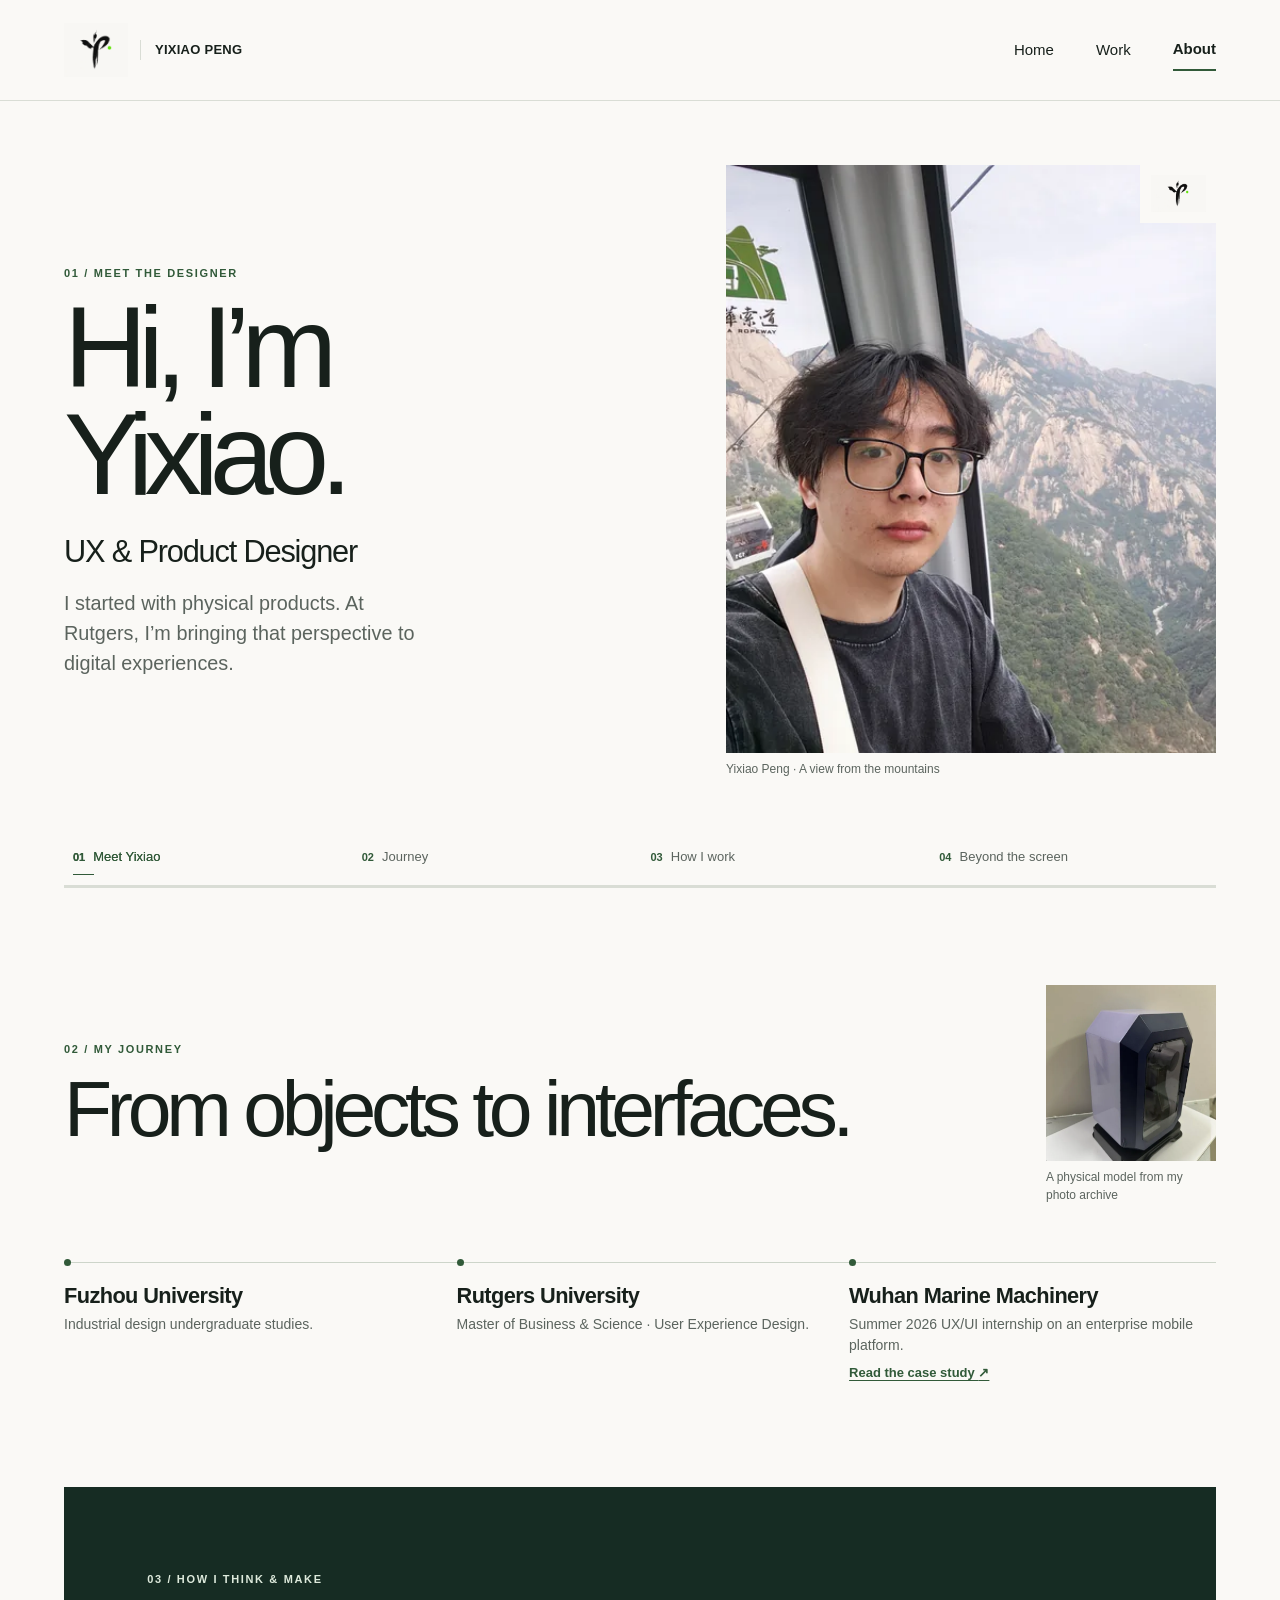
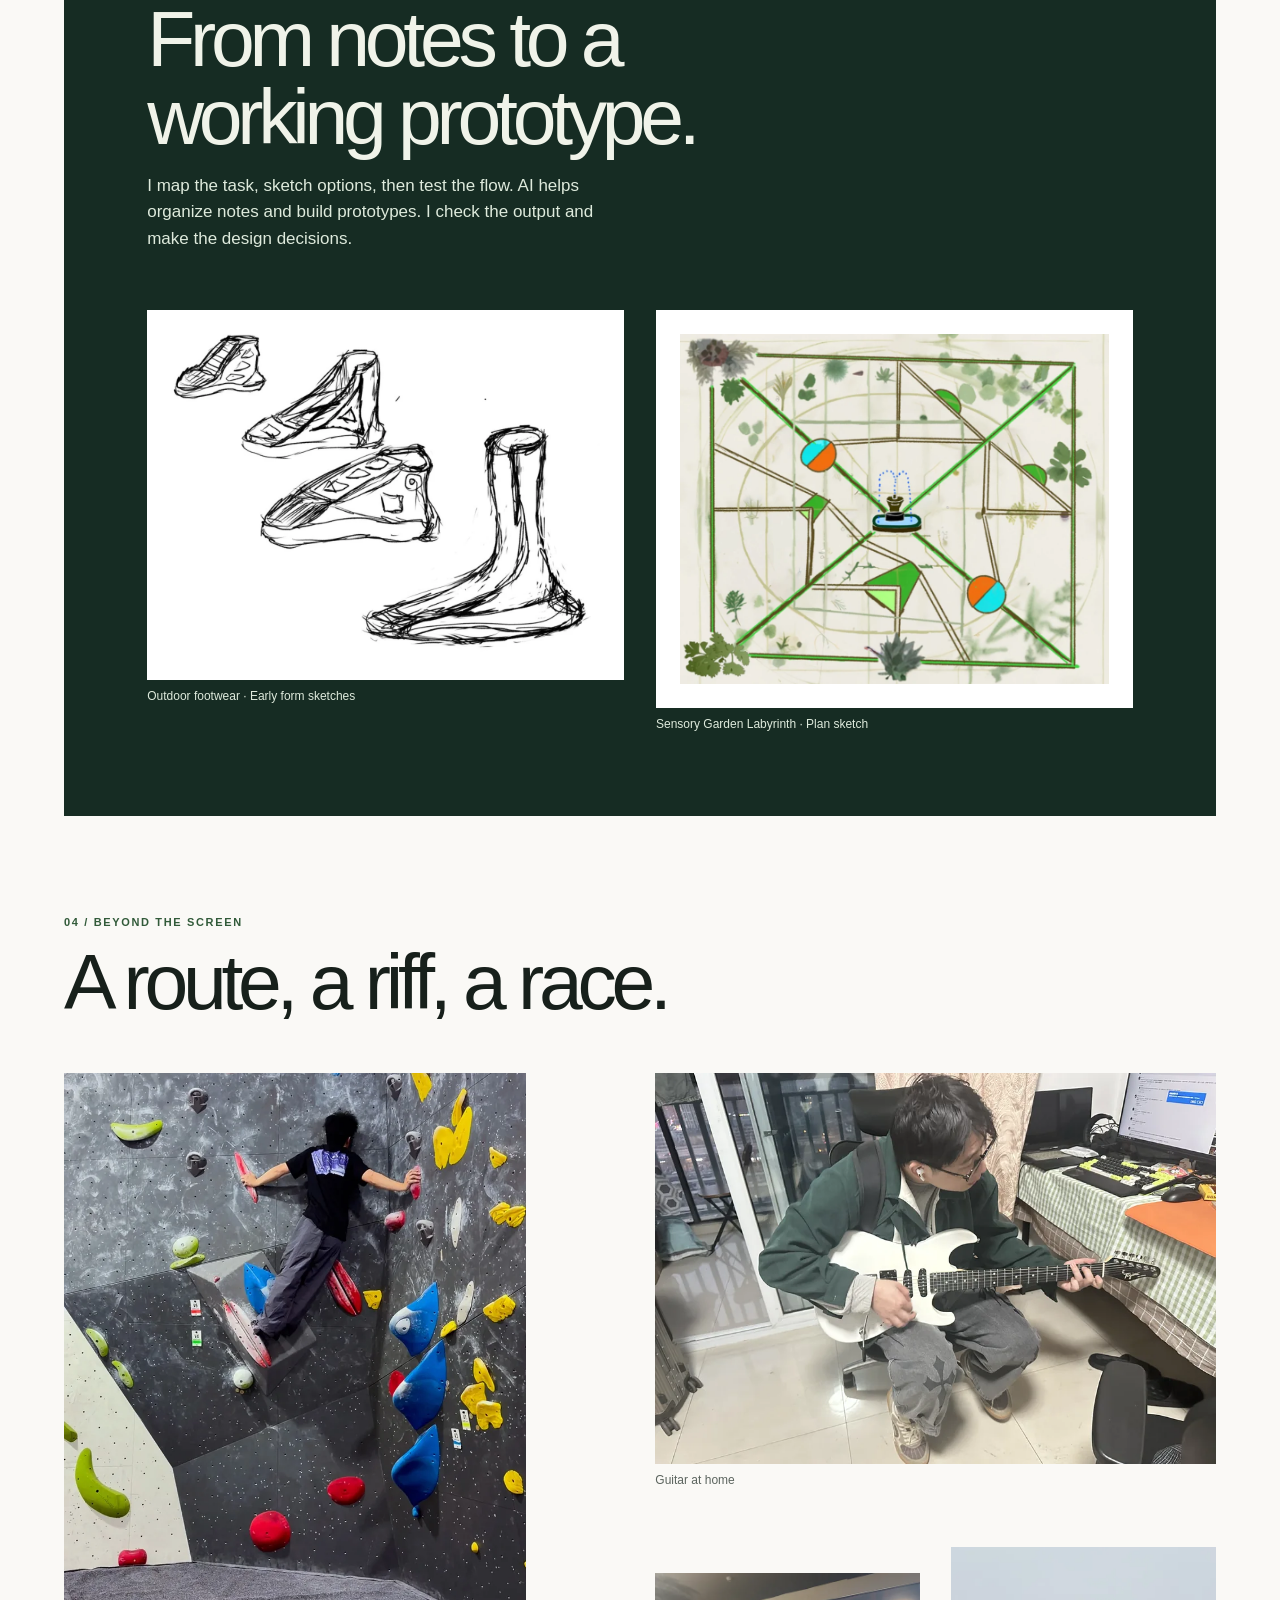
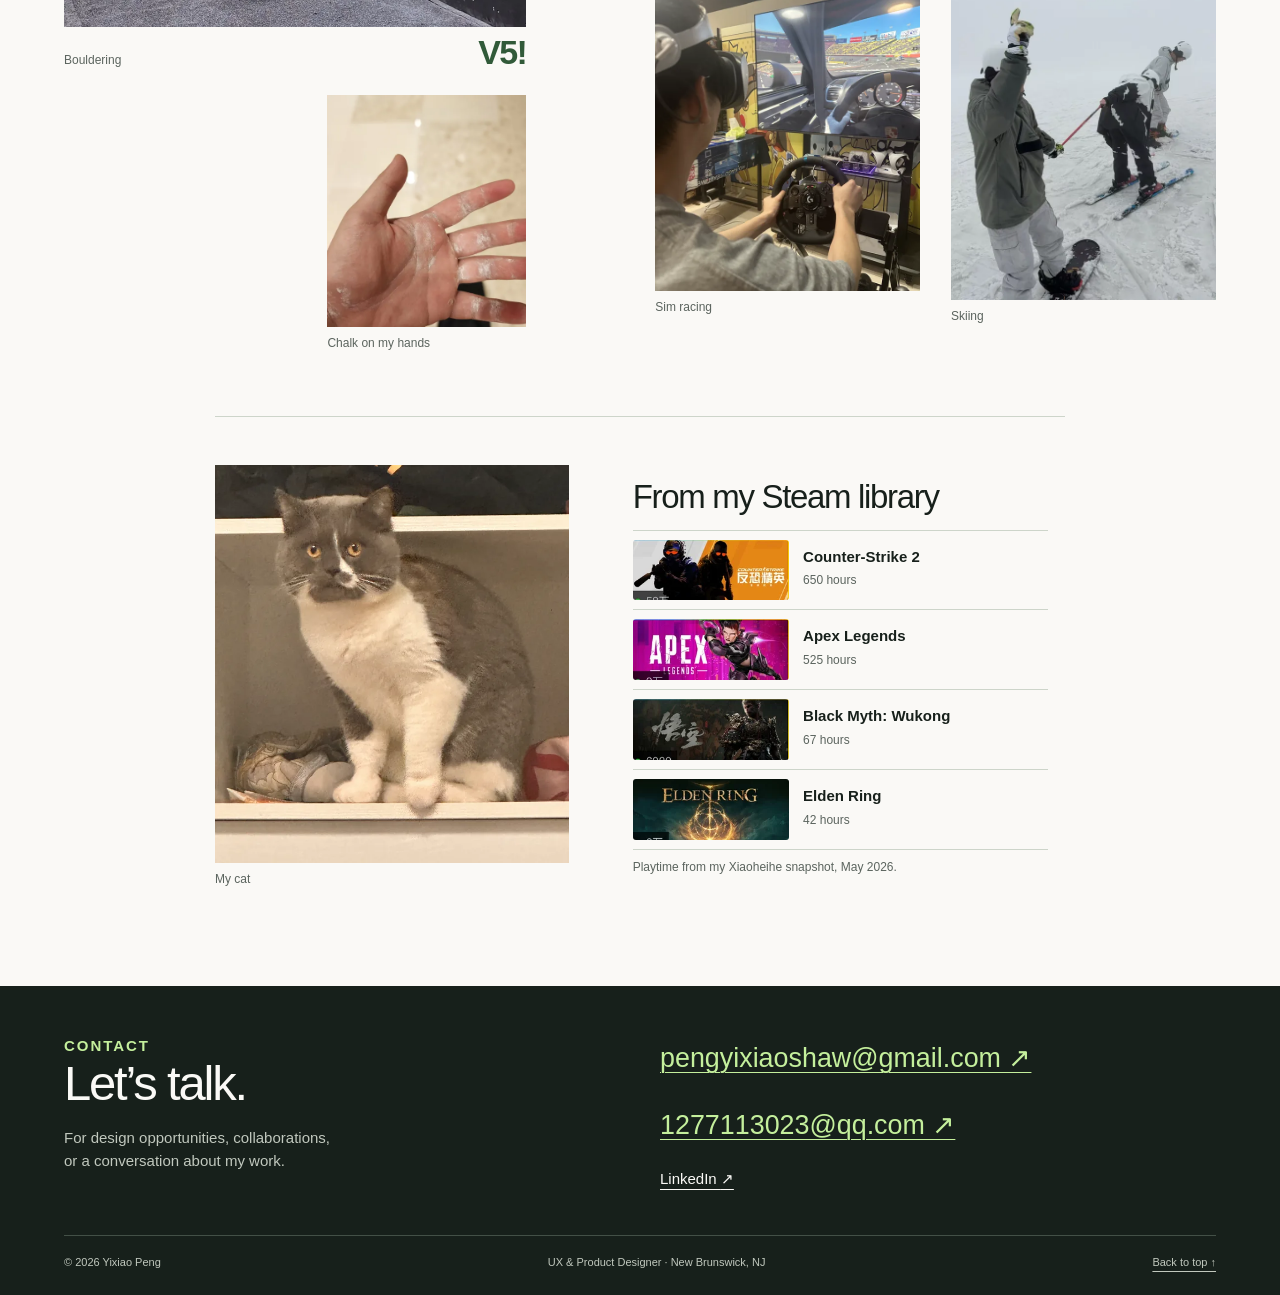
==== commit 8db1aa98: "Redesign About with selected photos and design artifacts" ====
--- a/about.html
+++ b/about.html
@@ -1 +1,123 @@
-<!doctype html><html lang="en" id="top"><head><meta charset="UTF-8"><meta name="viewport" content="width=device-width,initial-scale=1"><meta name="description" content="About Yixiao Peng: industrial design background, Rutgers UX Design studies, research, interface design and prototyping."><meta name="theme-color" content="#faf9f6"><title>About — Yixiao Peng</title><link rel="canonical" href="https://yixiao-peng-portfolio.vercel.app/about.html"><meta property="og:type" content="website"><meta property="og:site_name" content="Yixiao Peng"><meta property="og:title" content="About — Yixiao Peng"><meta property="og:description" content="About Yixiao Peng: industrial design background, Rutgers UX Design studies, research, interface design and prototyping."><meta property="og:url" content="https://yixiao-peng-portfolio.vercel.app/about.html"><meta property="og:image" content="https://yixiao-peng-portfolio.vercel.app/assets/portfolio/yp-monogram.png"><meta property="og:image:alt" content="Yixiao Peng — YP ink monogram"><meta name="twitter:card" content="summary_large_image"><link rel="icon" href="assets/portfolio/yp-monogram.png"><link rel="stylesheet" href="styles.css"><script src="site.js" defer></script><link rel="stylesheet" href="signature-motion.css"><script src="signature-motion.js" defer></script></head><body class="about-page"><a class="skip" href="#main">Skip to content</a><header class="site-header"><div class="wrap header-inner"><a class="brand" href="index.html" aria-label="Yixiao Peng — Home"><img class="logo" src="assets/portfolio/yp-monogram.png" width="64" height="54" alt="YP monogram"><span>YIXIAO PENG</span></a><button class="menu-toggle" aria-expanded="false" aria-controls="primary-navigation">Menu</button><nav class="nav" id="primary-navigation" aria-label="Main navigation"><a href="index.html">Home</a><a href="work.html">Work</a><a href="about.html" aria-current="page">About</a></nav></div></header><main id="main"><div class="wrap"><section class="page-title"><p class="eyebrow">About / Yixiao Peng</p><h1 data-entrance>Physical roots.<br>Digital curiosity.</h1><p class="intro">I’m a UX & Product Designer with an industrial design background, currently studying User Experience Design at Rutgers University.</p></section><nav class="chapter-nav" aria-label="About chapters"><div class="chapter-links"><a href="#background" aria-label="Background"><span class="chapter-number">01</span><span class="chapter-name">Background</span><span class="chapter-short" aria-hidden="true">Start</span></a><a href="#approach" aria-label="Approach & Skills"><span class="chapter-number">02</span><span class="chapter-name">Approach & Skills</span><span class="chapter-short" aria-hidden="true">Skills</span></a><a href="#experience" aria-label="Relevant Experience"><span class="chapter-number">03</span><span class="chapter-name">Relevant Experience</span><span class="chapter-short" aria-hidden="true">Work</span></a><a href="#looking-ahead" aria-label="Looking Ahead"><span class="chapter-number">04</span><span class="chapter-name">Looking Ahead</span><span class="chapter-short" aria-hidden="true">Next</span></a><a href="#interests" aria-label="Personal Interests"><span class="chapter-number">05</span><span class="chapter-name">Personal Interests</span><span class="chapter-short" aria-hidden="true">Interests</span></a></div><div class="chapter-track" aria-hidden="true"><span></span></div></nav><section class="split-section" id="background" tabindex="-1"><div><p class="eyebrow">01 / Background</p><h2 data-entrance>From physical products<br>to digital experiences.</h2></div><div class="body-copy"><p>Industrial design taught me to think about how a product fits into someone’s everyday life. I bring that same curiosity to digital work: what is someone trying to do, what gets in the way, and what would make the next step clearer?</p><p>At Rutgers, I’m building on that foundation through UX research, interaction design, and prototyping.</p><div class="journey" data-entrance><div><h3>Fuzhou University</h3><p>Undergraduate background<br>in Industrial Design</p></div><div><h3>Rutgers University</h3><p>Master of Business & Science<br>User Experience Design</p></div></div></div></section><section class="split-section" id="approach" tabindex="-1"><div><p class="eyebrow">02 / Approach & skills</p><h2 data-entrance>Understand first.<br>Then try, learn, revise.</h2></div><div><div class="body-copy"><p>I try to understand the problem before jumping into screens. I organize what I learn, compare ideas, and use prototypes to see how they might work.</p><p>I use AI tools to organize research notes, explore ideas, and help build prototypes. I review their output and make the design decisions myself.</p></div><div class="skill-grid" data-entrance style="margin-top:28px"><div class="skill-group"><h3>Research & structure</h3><p>UX research<br>Research synthesis<br>Information architecture<br>User flows</p></div><div class="skill-group"><h3>Design & making</h3><p>Interaction design<br>UI design<br>Wireframes & prototyping</p></div><div class="skill-group"><h3>Tools in my workflow</h3><p>Figma · Notion<br>ChatGPT · Codex</p></div><div class="skill-group"><h3>Product thinking</h3><p>Connecting user needs, design decisions, and practical constraints</p></div></div></div></section><section class="split-section" id="experience" tabindex="-1"><div><p class="eyebrow">03 / Relevant experience</p><h2 data-entrance>Learning through<br>real design problems.</h2></div><ul class="experience"><li><h3>Wuhan Marine Machinery</h3><p>UX/UI design internship · Summer 2026. Research, information architecture, interface design, and AI-assisted prototyping for an internal mobile platform.</p><a class="text-link experience-case" href="wuhan-marine-machinery.html">Read the case study ↗</a></li><li><h3>MindAware <span class="status">Ongoing</span></h3><p>UX Practicum project · UX research and usability evaluation of an AI-supported clinician dashboard.</p></li><li><h3>Chakra Solutions <span class="status">Ongoing</span></h3><p>MBS Externship project · Exploring an AI governance and regulatory system. Work is still developing.</p></li></ul></section><section class="split-section" id="looking-ahead" tabindex="-1"><div><p class="eyebrow">04 / Looking ahead</p><h2 data-entrance>A wider view<br>of the product.</h2></div><div class="body-copy"><p>I’m interested in the decisions around a design as well as the interface itself: which problem is worth solving, what to prioritize, and what is practical to build.</p><p>As I gain experience, I’d like to explore product management opportunities while continuing to develop my UX and product design skills.</p></div></section><section class="interests" id="interests" tabindex="-1"><h2 data-entrance>Away from<br>the screen.</h2><div><p>Outside design, I enjoy climbing, gaming, and playing Go. I like working out a route or a strategy, trying it, and adjusting when it doesn’t work. That habit of looking for another approach also shapes how I think about design.</p><a class="text-link" href="#contact">Get in touch ↓</a></div></section></div></main><footer class="footer" id="contact"><div class="wrap"><div class="contact-layout"><div><p class="eyebrow">Contact</p><h2>Let’s talk.</h2><p>For design opportunities, collaborations,<br>or a conversation about my work.</p></div><div class="contact-links"><div class="contact-emails"><div class="contact-email"><a class="email" href="mailto:pengyixiaoshaw@gmail.com">pengyixiaoshaw@gmail.com ↗</a></div><div class="contact-email"><a class="email" href="mailto:1277113023@qq.com">1277113023@qq.com ↗</a></div></div><a class="linkedin" href="https://www.linkedin.com/in/yixiao-peng/" target="_blank" rel="noopener noreferrer">LinkedIn <span aria-hidden="true">↗</span><span class="visually-hidden"> (opens in a new tab)</span></a></div></div><div class="footer-meta"><span>© 2026 Yixiao Peng</span><span>UX & Product Designer · New Brunswick, NJ</span><a href="#top">Back to top ↑</a></div></div></footer></body></html>+<!doctype html><html lang="en" id="top"><head><meta charset="UTF-8"><meta name="viewport" content="width=device-width,initial-scale=1"><meta name="description" content="About Yixiao Peng: industrial design background, Rutgers UX Design studies, research, interface design and prototyping."><meta name="theme-color" content="#faf9f6"><title>About — Yixiao Peng</title><link rel="canonical" href="https://yixiao-peng-portfolio.vercel.app/about.html"><meta property="og:type" content="website"><meta property="og:site_name" content="Yixiao Peng"><meta property="og:title" content="About — Yixiao Peng"><meta property="og:description" content="About Yixiao Peng: industrial design background, Rutgers UX Design studies, research, interface design and prototyping."><meta property="og:url" content="https://yixiao-peng-portfolio.vercel.app/about.html"><meta property="og:image" content="https://yixiao-peng-portfolio.vercel.app/assets/portfolio/yp-monogram.png"><meta property="og:image:alt" content="Yixiao Peng — YP ink monogram"><meta name="twitter:card" content="summary_large_image"><link rel="icon" href="assets/portfolio/yp-monogram.png"><link rel="stylesheet" href="styles.css"><script src="site.js" defer></script><link rel="stylesheet" href="signature-motion.css"><script src="signature-motion.js" defer></script><link rel="stylesheet" href="assets/about/about.css"></head><body class="about-page"><a class="skip" href="#main">Skip to content</a><header class="site-header"><div class="wrap header-inner"><a class="brand" href="index.html" aria-label="Yixiao Peng — Home"><img class="logo" src="assets/portfolio/yp-monogram.png" width="64" height="54" alt="YP monogram"><span>YIXIAO PENG</span></a><button class="menu-toggle" aria-expanded="false" aria-controls="primary-navigation">Menu</button><nav class="nav" id="primary-navigation" aria-label="Main navigation"><a href="index.html">Home</a><a href="work.html">Work</a><a href="about.html" aria-current="page">About</a></nav></div></header><main id="main">
+  <div class="wrap about-editorial">
+    <section id="background" class="about-panel about-meet" aria-labelledby="about-title">
+      <div class="about-intro">
+        <p class="about-folio">01 / Meet the Designer</p>
+        <h1 id="about-title">Hi, I’m Yixiao.</h1>
+        <p class="about-position">UX & Product Designer</p>
+        <p class="about-deck">I started with physical products. At Rutgers, I’m bringing that perspective to digital experiences.</p>
+      </div>
+      <figure class="about-portrait">
+        <img src="assets/about/portrait.webp" srcset="/assets/about/portrait-small.webp 460w, /assets/about/portrait.webp 920w" sizes="(max-width: 680px) calc(100vw - 40px), (max-width: 1024px) 44vw, 510px" width="920" height="1104" alt="Yixiao beside a window with mountains in the background" fetchpriority="high">
+        <span class="about-portrait-mark" aria-hidden="true"><img src="assets/portfolio/yp-monogram.png" width="64" height="54" alt="" aria-hidden="true"></span>
+        <figcaption>Yixiao Peng · A view from the mountains</figcaption>
+      </figure>
+    </section>
+
+    <nav class="chapter-nav" aria-label="About chapters">
+      <div class="chapter-links">
+        <a href="#background" aria-label="Meet Yixiao"><span class="chapter-number" aria-hidden="true">01</span><span class="chapter-name">Meet Yixiao</span><span class="chapter-short" aria-hidden="true">Meet</span></a>
+        <a href="#experience" aria-label="Journey"><span class="chapter-number" aria-hidden="true">02</span><span class="chapter-name">Journey</span><span class="chapter-short" aria-hidden="true">Journey</span></a>
+        <a href="#approach" aria-label="How I work"><span class="chapter-number" aria-hidden="true">03</span><span class="chapter-name">How I work</span><span class="chapter-short" aria-hidden="true">Process</span></a>
+        <a href="#interests" aria-label="Beyond the screen"><span class="chapter-number" aria-hidden="true">04</span><span class="chapter-name">Beyond the screen</span><span class="chapter-short" aria-hidden="true">Offscreen</span></a>
+      </div>
+      <div class="chapter-track" aria-hidden="true"><span></span></div>
+    </nav>
+
+    <section id="experience" class="about-panel about-journey" aria-labelledby="journey-title">
+      <header class="about-heading" data-entrance>
+        <p class="about-folio">02 / My Journey</p>
+        <h2 id="journey-title">From objects to interfaces.</h2>
+      </header>
+      <div class="about-journey-composition">
+        <ol class="about-timeline">
+          <li><h3>Fuzhou University</h3><p>Industrial design undergraduate studies.</p></li>
+          <li><h3>Rutgers University</h3><p>Master of Business & Science · User Experience Design.</p></li>
+          <li><h3>Wuhan Marine Machinery</h3><p>Summer 2026 UX/UI internship on an enterprise mobile platform.</p><a href="wuhan-marine-machinery.html">Read the case study <span aria-hidden="true">↗</span></a></li>
+        </ol>
+        <figure class="about-model" data-entrance>
+          <img src="assets/about/model.webp" width="640" height="664" alt="A faceted physical model with a dark exterior" loading="lazy" decoding="async">
+          <figcaption>A physical model from my photo archive</figcaption>
+        </figure>
+      </div>
+    </section>
+
+    <section id="approach" class="about-panel about-making" aria-labelledby="making-title">
+      <span id="looking-ahead" class="about-anchor"></span>
+      <header class="about-heading">
+        <p class="about-folio">03 / How I Think & Make</p>
+        <h2 id="making-title">From notes to a working prototype.</h2>
+        <p>I map the task, sketch options, then test the flow. AI helps organize notes and build prototypes. I check the output and make the design decisions.</p>
+      </header>
+      <div class="about-process-gallery" data-entrance>
+        <figure>
+          <div><img src="assets/about/footwear-sketch.webp" width="1120" height="840" alt="Four hand-drawn footwear concepts exploring different profiles and ankle heights" loading="lazy" decoding="async"></div>
+          <figcaption>Outdoor footwear · Early form sketches</figcaption>
+        </figure>
+        <figure>
+          <div><img src="assets/about/sensory-garden-sketch.webp" width="960" height="783" alt="Sensory garden plan with intersecting paths, planting and a central fountain" loading="lazy" decoding="async"></div>
+          <figcaption>Sensory Garden Labyrinth · Plan sketch</figcaption>
+        </figure>
+      </div>
+    </section>
+
+    <section id="interests" class="about-panel about-life" aria-labelledby="life-title">
+      <header class="about-heading">
+        <p class="about-folio">04 / Beyond the Screen</p>
+        <h2 id="life-title">A route, a riff, a race.</h2>
+      </header>
+      <div class="about-collage">
+        <div class="about-climb-pair">
+          <figure class="about-climb">
+            <img src="assets/about/climb.webp" width="820" height="984" alt="Climber reaching for a hold on an indoor bouldering wall" loading="lazy" decoding="async">
+            <figcaption><span>Bouldering</span><strong class="climb-grade">V5!</strong></figcaption>
+          </figure>
+          <figure class="about-chalk">
+            <img src="assets/about/detail.webp" width="480" height="560" alt="Close-up of a hand with white powder on the palm and fingers" loading="lazy" decoding="async">
+            <figcaption>Chalk on my hands</figcaption>
+          </figure>
+        </div>
+        <figure class="about-guitar">
+          <img src="assets/about/guitar.webp" width="860" height="600" alt="Yixiao playing a white electric guitar" loading="lazy" decoding="async">
+          <figcaption>Guitar at home</figcaption>
+        </figure>
+        <figure class="about-sim">
+          <img src="assets/about/sim.webp" width="600" height="720" alt="A racing game played with a simulator wheel" loading="lazy" decoding="async">
+          <figcaption>Sim racing</figcaption>
+        </figure>
+        <figure class="about-snow">
+          <img src="assets/about/snow.webp" width="540" height="720" alt="Winter sports on a snowy slope" loading="lazy" decoding="async">
+          <figcaption>Skiing</figcaption>
+        </figure>
+      </div>
+      <div class="about-at-home">
+        <figure class="about-cat">
+          <img src="assets/about/cat.webp" width="640" height="720" alt="My gray-and-white cat sitting on a shelf" loading="lazy" decoding="async">
+          <figcaption>My cat</figcaption>
+        </figure>
+        <section class="about-game" aria-labelledby="steam-title">
+          <h3 id="steam-title">From my Steam library</h3>
+          <ul>
+            <li>
+              <img src="assets/about/steam-cs2.webp" width="260" height="101" alt="" aria-hidden="true" loading="lazy" decoding="async">
+              <p><strong>Counter-Strike 2</strong><span>650 hours</span></p>
+            </li>
+            <li>
+              <img src="assets/about/steam-apex.webp" width="260" height="101" alt="" aria-hidden="true" loading="lazy" decoding="async">
+              <p><strong>Apex Legends</strong><span>525 hours</span></p>
+            </li>
+            <li>
+              <img src="assets/about/steam-wukong.webp" width="260" height="101" alt="" aria-hidden="true" loading="lazy" decoding="async">
+              <p><strong>Black Myth: Wukong</strong><span>67 hours</span></p>
+            </li>
+            <li>
+              <img src="assets/about/steam-elden-ring.webp" width="260" height="101" alt="" aria-hidden="true" loading="lazy" decoding="async">
+              <p><strong>Elden Ring</strong><span>42 hours</span></p>
+            </li>
+          </ul>
+          <p class="about-game-source">Playtime from my Xiaoheihe snapshot, May 2026.</p>
+        </section>
+      </div>
+    </section>
+  </div>
+</main><footer class="footer" id="contact"><div class="wrap"><div class="contact-layout"><div><p class="eyebrow">Contact</p><h2>Let’s talk.</h2><p>For design opportunities, collaborations,<br>or a conversation about my work.</p></div><div class="contact-links"><div class="contact-emails"><div class="contact-email"><a class="email" href="mailto:pengyixiaoshaw@gmail.com">pengyixiaoshaw@gmail.com ↗</a></div><div class="contact-email"><a class="email" href="mailto:1277113023@qq.com">1277113023@qq.com ↗</a></div></div><a class="linkedin" href="https://www.linkedin.com/in/yixiao-peng/" target="_blank" rel="noopener noreferrer">LinkedIn <span aria-hidden="true">↗</span><span class="visually-hidden"> (opens in a new tab)</span></a></div></div><div class="footer-meta"><span>© 2026 Yixiao Peng</span><span>UX & Product Designer · New Brunswick, NJ</span><a href="#top">Back to top ↑</a></div></div></footer></body></html>
--- a/styles.css
+++ b/styles.css
@@ -21,21 +21,7 @@
 .work-teaser{display:flex;align-items:baseline;justify-content:space-between;gap:24px;padding:28px 0 32px}
 .work-teaser .section-head{margin:0}
 .work-teaser .intro{margin:0;color:var(--muted);font-size:15px}
-/* A single existing project makes the landing page a useful entry into the work. */
-.work-teaser.home-project{align-items:start;gap:48px;padding-block:32px 40px}
-.work-teaser.home-project>.section-head{flex-shrink:0}
-.home-case{display:flex;gap:24px;max-width:680px;text-decoration:none;padding:12px;min-width:0;border:1px solid transparent;transition:background-color var(--motion-fast) var(--motion-ease),border-color var(--motion-fast) var(--motion-ease)}
-.home-case-image{background:var(--sage);padding:12px;flex:0 0 96px;align-self:start}
-.home-case-image img{width:72px;height:auto}
-.home-case-copy{display:flex;flex-direction:column;align-items:start;gap:8px;min-width:0}
-.home-case-copy .eyebrow{font-size:10px;margin:0}
-.home-case-copy strong{font-size:27px;font-weight:500;letter-spacing:-.035em;line-height:1.15}
-.home-case-copy>span:not(.eyebrow):not(.home-case-cta){font-size:15px;line-height:1.5;color:var(--muted)}
-.home-case-cta{font-size:13px;font-weight:600;color:var(--green);text-decoration:underline;text-underline-offset:4px}
-.home-case:focus-visible{outline-offset:3px}
 .experience-case{margin-top:12px;color:var(--green);min-height:44px;padding-block:10px}
-@media(hover:hover){.home-case:hover{background:var(--sage);border-color:var(--line)}}
-@media(max-width:760px){.work-teaser.home-project{flex-direction:column;gap:18px}.home-case{width:100%;padding:8px 0;gap:18px}.home-case-copy strong{font-size:24px}.home-case-image{flex-basis:82px;padding:10px}.home-case-image img{width:62px}.home-case-copy .eyebrow{font-size:9px}.home-case-copy>span:not(.eyebrow):not(.home-case-cta){font-size:14px}}
 .about-page .page-title{padding-bottom:48px}
 .about-page .split-section{gap:84px;padding-block:40px}
 .about-page .split-section .eyebrow{margin-bottom:14px}
@@ -73,7 +59,6 @@
   color:var(--muted); text-decoration:none; font-size:13px; line-height:1.3;
   -webkit-tap-highlight-color:transparent;
 }
-.chapter-links a[aria-current=location] { color:var(--green); background:var(--sage); }
 .chapter-links a:hover { color:var(--green); }
 .chapter-links a:focus-visible { outline-offset:-3px; }
 .chapter-number { font-size:11px; color:var(--green); font-weight:700; }
@@ -145,56 +130,26 @@
   transition:background-color var(--motion-fast) var(--motion-ease),border-color var(--motion-fast) var(--motion-ease),color var(--motion-fast) var(--motion-ease);
 }
 .menu-toggle:focus-visible,.menu-toggle[aria-expanded=true]{background:var(--sage);border-color:var(--green);color:var(--green)}
-.about-page .chapter-links a{
-  transition:background-color var(--motion-fast) var(--motion-ease),color var(--motion-fast) var(--motion-ease);
-}
-.about-page .chapter-links a:focus-visible{background:var(--sage);color:var(--green)}
 .about-page :is(.split-section,.interests) h2{transition:color var(--motion-fast) var(--motion-ease)}
-.work-page .wm-work-visual::after{
-  content:'';position:absolute;inset:0;border:1px solid var(--green);opacity:0;pointer-events:none;
-  transition:opacity var(--motion-fast) var(--motion-ease);
-}
-.work-page .wm-work-visual>div{transition:transform var(--motion-standard) var(--motion-ease)}
-.work-page .wm-work-open{
-  transition:transform var(--motion-standard) var(--motion-ease),background-color var(--motion-fast) var(--motion-ease);
-}
-.work-page .wm-work-feature:focus-within .wm-work-visual::after{opacity:1}
-.work-page .wm-work-feature:focus-within .wm-work-open{background:var(--green)}
-.work-page .wm-work-copy h2 a:focus-visible{text-decoration:underline;text-underline-offset:5px}
-.work-page .wm-work-copy .button{
-  transition:background-color var(--motion-fast) var(--motion-ease),color var(--motion-fast) var(--motion-ease);
-}
 @media(hover:hover) and (pointer:fine){
   .nav a:hover::after{transform:scaleX(1)}
   .menu-toggle:hover{background:var(--sage);border-color:var(--green);color:var(--green)}
-  .work-page .wm-work-feature:hover .wm-work-visual::after{opacity:1}
-  .work-page .wm-work-feature:hover .wm-work-open{background:var(--green)}
 }
 @media(hover:hover) and (pointer:fine) and (prefers-reduced-motion:no-preference){
   #home-title{transition:color var(--motion-standard) var(--motion-ease)}
-  .work-page .wm-work-feature:hover .wm-work-visual>div{transform:scale(1.015)}
-  .work-page .wm-work-feature:hover .wm-work-open{transform:translate(2px,-2px)}
 }
 @media(prefers-reduced-motion:reduce){
   .nav a::after{transition:none;transform:scaleX(1);opacity:0}
   .nav a:hover::after,.nav a:focus-visible::after{opacity:1}
-  .nav a,.menu-toggle,.about-page .chapter-links a,
-  .about-page :is(.split-section,.interests) h2,
-  .work-page .wm-work-visual::after,.work-page .wm-work-visual>div,
-  .work-page .wm-work-open,.work-page .wm-work-copy .button{transition:none}
+  .nav a,.menu-toggle,.about-page :is(.split-section,.interests) h2{transition:none}
 }
 
 /* Phase 8: editorial composition, using the established type and motion. */
 .hero-heading{justify-content:flex-start;gap:clamp(32px,4.5vw,68px)}
 .hero{padding-bottom:48px}
-.home-case{max-width:760px;gap:28px}
-.home-case-image{flex-basis:128px;padding:14px}
-.home-case-image img{width:100px}
-.home-case-copy strong{font-size:30px}
 .about-page .split-section{padding-block:48px}
 .about-page .experience h3{font-size:19px;letter-spacing:-.02em}
 .about-page .body-copy{line-height:1.7}
-@media(max-width:1000px){.home-case-image{flex-basis:104px;padding:12px}.home-case-image img{width:80px}.home-case-copy strong{font-size:26px}}
 @media(max-width:680px){
  .hero{padding:28px 0 24px}
  .hero-heading{margin-bottom:20px}
@@ -203,11 +158,6 @@
  .hero-intro{font-size:16px;line-height:1.5}
  .hero-intro small{font-size:12px;line-height:1.5;margin-top:10px}
  .hero-intro>.text-link{margin-top:6px;min-height:32px;padding-top:4px}
- .work-teaser.home-project{padding-block:22px 30px;gap:12px}
- .home-case{gap:18px}
- .home-case-image{flex-basis:88px;padding:10px}
- .home-case-image img{width:68px}
- .home-case-copy strong{font-size:24px}
  .about-page .split-section{padding-block:32px}
  .about-page .body-copy p{margin-bottom:20px}
  .about-page .experience li{padding-block:24px}
@@ -215,3 +165,173 @@
 
 /* Two regional contact options share one quiet, vertically aligned group. */
 .contact-emails{display:grid;gap:17px;max-width:100%}.contact-email{display:grid;gap:2px;justify-items:start;min-width:0}.contact-email .email{max-width:100%;padding:4px 0}
+
+/* Editorial surfaces, rules, and link feedback shared across pages. */
+:root {
+  --editorial-space: clamp(28px, 4vw, 56px);
+  --editorial-gap: clamp(12px, 2vw, 24px);
+  --editorial-rule: 1px solid var(--line);
+  --editorial-wash: #f0f1eb;
+  --editorial-active: var(--green);
+  --editorial-focus: 2px solid var(--green);
+  --editorial-lift: -4px;
+}
+a:focus-visible, button:focus-visible, summary:focus-visible, select:focus-visible {
+  outline: var(--editorial-focus);
+}
+.footer a:focus-visible { outline-color: var(--lime); }
+.work-page .wm-work-copy .button .p5-magnetic-label, .pre-footer .button {
+  text-decoration-line: underline;
+  text-decoration-thickness: 1px;
+  text-decoration-color: currentColor;
+  text-underline-offset: .36em;
+  transition: color var(--motion-fast) var(--motion-ease), text-underline-offset var(--motion-fast) var(--motion-ease);
+}
+.work-page .wm-work-copy .button, .pre-footer .button {
+  border: 0;
+  padding-inline: 0;
+  min-height: 44px;
+  color: var(--editorial-active);
+  background: transparent;
+}
+.work-page .wm-work-copy .button:hover, .pre-footer .button:hover { background: transparent; color: var(--ink); }
+:is(.chapter-links, .wm-nav) > a {
+  position: relative;
+  transition: color var(--motion-fast) var(--motion-ease);
+}
+:is(.chapter-links, .wm-nav) > a[aria-current="location"] {
+  color: var(--editorial-active);
+  background: transparent;
+  text-shadow: 0 0 .32px currentColor;
+}
+:is(.chapter-links, .wm-nav) > a::after {
+  content: "";
+  position: absolute;
+  inset: auto auto 5px 9px;
+  width: 21px;
+  border-bottom: 1px solid currentColor;
+  opacity: 0;
+  transform: scaleX(.6);
+  transform-origin: left;
+  transition: opacity var(--motion-fast) var(--motion-ease), transform var(--motion-fast) var(--motion-ease);
+  pointer-events: none;
+}
+:is(.chapter-links, .wm-nav) > a[aria-current="location"]::after { opacity: 1; transform: scaleX(1); }
+:is(.chapter-links, .wm-nav) > a:focus-visible { color: var(--editorial-active); }
+.about-page:has(.ink-chapter-track) #background { border-top: 0; }
+@media (max-width:760px) {
+  .chapter-links > a::after { left: 50%; margin-left: -10.5px; transform-origin: center; }
+  .wm-nav > a { white-space: nowrap; }
+}
+@media (hover:hover) and (pointer:fine) {
+  :is(.chapter-links, .wm-nav) > a:hover { color: var(--editorial-active); }
+  .work-page .wm-work-copy .button:hover, .pre-footer .button:hover { text-underline-offset: .5em; }
+}
+
+/* Home feature. The card remains the existing portal and keyboard link. */
+.home-feature {
+  --feature-paper: #f0f3e9;
+  --feature-muted: #d8e4da;
+  --feature-accent: #c2dab5;
+  border-top: var(--editorial-rule);
+  padding-block: clamp(24px, 3.4vw, 49px) clamp(34px, 5vw, 72px);
+}
+.home-feature > h2 {
+  margin: 0 0 clamp(16px, 2.4vw, 34px);
+  font-size: clamp(23px, 2.8vw, 37px);
+  font-weight: 500;
+  line-height: 1.1;
+  letter-spacing: -.05em;
+}
+.home-feature > .home-case {
+  display: grid;
+  grid-template-columns: minmax(0, .76fr) minmax(0, 1.24fr);
+  align-items: center;
+  gap: clamp(26px, 4vw, 62px);
+  padding: clamp(25px, 4.8vw, 68px);
+  background: #162c23;
+  color: var(--feature-paper);
+  text-decoration: none;
+}
+.home-feature > .home-case:focus-visible { outline-offset: 5px; }
+.home-feature-copy > * { margin: 0; }
+.home-feature-kicker {
+  color: var(--feature-accent);
+  font-size: 11px;
+  line-height: 1.4;
+  font-weight: 700;
+  letter-spacing: .14em;
+  text-transform: uppercase;
+}
+.home-feature-copy h3 {
+  margin-block: 16px;
+  font-size: clamp(33px, 4.7vw, 68px);
+  font-weight: 500;
+  line-height: .98;
+  letter-spacing: -.065em;
+  text-wrap: balance;
+}
+.home-feature-copy .home-feature-summary {
+  max-width: 30ch;
+  color: var(--feature-muted);
+  font-size: clamp(16px, 1.6vw, 23px);
+  line-height: 1.4;
+}
+.home-feature .home-case-cta {
+  display: inline-flex;
+  align-items: center;
+  gap: 11px;
+  min-height: 44px;
+  margin-top: 17px;
+  color: var(--feature-paper);
+  font-size: 14px;
+  font-weight: 600;
+  text-decoration: none;
+}
+.home-feature-label {
+  text-decoration: underline;
+  text-underline-offset: .35em;
+  transition: text-underline-offset var(--motion-fast) var(--motion-ease);
+}
+.home-feature-arrow { transition: transform var(--motion-standard) var(--motion-ease); }
+.home-feature-art {
+  display: grid;
+  grid-template-columns: minmax(0, 1fr) minmax(0, .76fr);
+  align-items: end;
+  gap: clamp(14px, 2.5vw, 37px);
+  width: min(100%, 482px);
+  justify-self: center;
+}
+.home-feature-art figure { margin: 0; min-width: 0; }
+.home-feature-art .home-feature-detail { margin-bottom: clamp(14px, 2.8vw, 38px); }
+.home-feature-art img {
+  display: block;
+  width: 100%;
+  height: auto;
+  border-radius: clamp(12px, 1.6vw, 24px);
+  box-shadow: 0 14px 32px #071b1380;
+  transition: transform var(--motion-standard) var(--motion-ease);
+}
+.home-feature-art figcaption {
+  margin-top: 8px;
+  color: var(--feature-muted);
+  font-size: 12px;
+  line-height: 1.3;
+}
+:lang(zh) .home-feature-kicker { letter-spacing: .08em; }
+:lang(zh) .home-feature-copy h3 { letter-spacing: -.045em; line-height: 1.1; }
+
+@media (hover: hover) and (pointer: fine) {
+  .home-feature .home-case:is(:hover, :focus-visible) .home-feature-label { text-underline-offset: .52em; }
+}
+@media (hover: hover) and (pointer: fine) and (prefers-reduced-motion: no-preference) {
+  .home-feature .home-case:hover .home-feature-main img { transform: translateY(-5px); }
+  .home-feature .home-case:hover .home-feature-detail img { transform: translateY(-3px); }
+  .home-feature .home-case:hover .home-feature-arrow { transform: translate(2px, -2px); }
+}
+@media (max-width: 680px) {
+  .home-feature > .home-case { grid-template-columns: minmax(0, 1fr); gap: 19px; padding: 25px 17px 22px; }
+  .home-feature-copy h3 { margin-block: 9px 10px; font-size: clamp(34px, 9vw, 49px); }
+  .home-feature .home-case-cta { margin-top: 5px; }
+  .home-feature-art { grid-template-columns: minmax(0, 1fr) minmax(0, .72fr); }
+}
--- a/assets/about/about.css
+++ b/assets/about/about.css
@@ -0,0 +1,232 @@
+/* Editorial layouts and photo treatment scoped to About. */
+.about-editorial {
+  --about-rule: 1px solid #cdd5ca;
+  --about-deep: #162c23;
+  --about-soft: #deeadc;
+  --about-space: clamp(44px, 7.6vw, 108px);
+}
+.about-editorial :is(h1, h2, h3, p, figure, ol) { margin: 0; }
+.about-editorial .about-panel, .about-editorial .about-anchor { scroll-margin-block-start: var(--chapter-offset, 75px); }
+.about-editorial .about-anchor { display: block; }
+.about-editorial img { display: block; width: 100%; height: auto; }
+.about-editorial figcaption {
+  margin-top: 8px;
+  color: var(--muted);
+  font-size: 12px;
+  line-height: 1.45;
+}
+.about-editorial .about-folio {
+  margin-bottom: 12px;
+  color: var(--green);
+  font-size: 11px;
+  font-weight: 700;
+  letter-spacing: .15em;
+  text-transform: uppercase;
+}
+:lang(zh) .about-editorial .about-folio { letter-spacing: .08em; }
+.about-editorial .about-meet {
+  display: grid;
+  grid-template-columns: minmax(0, 1.07fr) minmax(0, .93fr);
+  gap: clamp(28px, 6.3vw, 90px);
+  align-items: center;
+  padding-block: clamp(29px, 5vw, 72px) clamp(28px, 4vw, 54px);
+}
+.about-editorial .about-meet h1 {
+  font-weight: 500;
+  font-size: clamp(62px, 9vw, 130px);
+  line-height: .93;
+  letter-spacing: -.077em;
+  max-width: 8ch;
+  text-wrap: pretty;
+}
+:lang(zh) .about-editorial .about-meet h1 {
+  font-size: clamp(50px, 7.2vw, 104px);
+  max-width: 6em;
+  letter-spacing: -.06em;
+  line-height: 1.08;
+}
+.about-editorial .about-position {
+  margin-top: 20px;
+  font-size: clamp(19px, 2.4vw, 34px);
+  letter-spacing: -.038em;
+}
+.about-editorial .about-deck {
+  max-width: 32ch;
+  margin-top: 13px;
+  color: var(--muted);
+  font-size: clamp(15px, 1.55vw, 21px);
+  line-height: 1.5;
+}
+.about-editorial .about-portrait {
+  position: relative;
+  width: min(100%, 490px);
+  justify-self: end;
+}
+.about-editorial .about-portrait-mark {
+  position: absolute;
+  top: 0;
+  right: 0;
+  width: clamp(55px, 6vw, 82px);
+  padding: 11px;
+  background: var(--paper);
+  transform: translate(1px, -1px);
+}
+.about-editorial .about-portrait-mark img { mix-blend-mode: multiply; }
+.about-editorial .chapter-nav { margin-bottom: 0; }
+.about-editorial .chapter-links { grid-template-columns: repeat(4, minmax(0, 1fr)); }
+.about-editorial .about-heading h2 {
+  font-size: clamp(39px, 6.15vw, 92px);
+  line-height: 1;
+  font-weight: 500;
+  letter-spacing: -.067em;
+  text-wrap: balance;
+}
+:lang(zh) .about-editorial .about-heading h2 { letter-spacing: -.045em; line-height: 1.14; }
+.about-editorial .about-heading > p:not(.about-folio) {
+  max-width: 51ch;
+  color: var(--muted);
+  margin-top: 16px;
+}
+.about-editorial .about-journey {
+  display: grid;
+  grid-template-columns: minmax(0, 1fr) minmax(115px, .27fr);
+  align-items: center;
+  gap: clamp(24px, 4.5vw, 64px);
+  padding-block: var(--about-space);
+}
+.about-editorial .about-journey-composition { display: contents; }
+.about-editorial .about-model { grid-column: 2; grid-row: 1; width: min(100%, 170px); justify-self: end; }
+.about-editorial .about-timeline {
+  grid-column: 1 / -1;
+  list-style: none;
+  padding: 0;
+  display: grid;
+  grid-template-columns: repeat(3, minmax(0, 1fr));
+  column-gap: clamp(10px, 2vw, 30px);
+  border-top: var(--about-rule);
+}
+.about-editorial .about-timeline li { position: relative; padding: 20px 4px 0 0; }
+.about-editorial .about-timeline li::before {
+  content: "";
+  position: absolute;
+  top: -4px;
+  left: 0;
+  width: 7px;
+  height: 7px;
+  border-radius: 50%;
+  background: var(--green);
+}
+.about-editorial .about-timeline h3 { font-size: clamp(16px, 1.7vw, 24px); line-height: 1.17; font-weight: 600; letter-spacing: -.027em; }
+.about-editorial .about-timeline p { margin-top: 6px; color: var(--muted); font-size: 14px; line-height: 1.5; }
+.about-editorial .about-timeline a { display: inline-block; padding-block: 7px; color: var(--green); font-size: 13px; font-weight: 600; text-underline-offset: .23em; }
+.about-editorial .about-making {
+  background: var(--about-deep);
+  color: #f0f3e9;
+  padding: clamp(24px, 6.5vw, 90px);
+}
+.about-editorial .about-making :is(.about-folio, .about-heading > p:not(.about-folio), figcaption) { color: var(--about-soft); }
+.about-editorial .about-making .about-heading h2 { max-width: 15ch; }
+.about-editorial .about-process-gallery {
+  display: grid;
+  grid-template-columns: repeat(2, minmax(0, 1fr));
+  gap: clamp(22px, 4vw, 48px) clamp(12px, 2.5vw, 32px);
+  margin-top: clamp(23px, 5vw, 58px);
+}
+.about-editorial .about-process-gallery figure > div {
+  display: grid;
+  place-items: center;
+  aspect-ratio: 4 / 3;
+  padding: clamp(12px, 2vw, 24px);
+  background: #fff;
+}
+.about-editorial .about-process-gallery img { width: 100%; height: 100%; object-fit: contain; }
+@media (max-width: 680px) {
+  .about-editorial .about-process-gallery { grid-template-columns: minmax(0, 1fr); }
+}
+.about-editorial .about-life { padding-block: var(--about-space); }
+.about-editorial .about-collage {
+  display: grid;
+  gap: clamp(12px, 2.4vw, 34px);
+  grid-template-columns: repeat(12, minmax(0, 1fr));
+  margin-top: clamp(23px, 4vw, 56px);
+  align-items: start;
+}
+.about-editorial .about-climb-pair { grid-area: 1 / 1 / 3 / 6; }
+.about-editorial .about-climb figcaption {
+  display: flex;
+  flex-wrap: wrap;
+  align-items: baseline;
+  justify-content: space-between;
+  gap: 4px 12px;
+}
+.about-editorial .climb-grade {
+  color: var(--green);
+  font-size: clamp(23px, 3vw, 34px);
+  font-weight: 800;
+  line-height: 1;
+  letter-spacing: -.05em;
+}
+.about-editorial .about-guitar { grid-area: 1 / 7 / 2 / 13; }
+.about-editorial .about-climb-pair .about-chalk { width: 43%; margin: clamp(13px, 2vw, 26px) 0 0 auto; }
+.about-editorial .about-sim { grid-area: 2 / 7 / 3 / 10; margin-top: 10%; }
+.about-editorial .about-snow { grid-area: 2 / 10 / 3 / 13; }
+
+@media (max-width: 820px) {
+  .about-editorial .about-collage { grid-template-columns: repeat(6, minmax(0, 1fr)); }
+  .about-editorial .about-climb-pair { grid-area: 1 / 1 / 3 / 4; }
+  .about-editorial .about-guitar { grid-area: 1 / 4 / 2 / 7; }
+  .about-editorial .about-sim { grid-area: 2 / 4 / 3 / 5; }
+  .about-editorial .about-snow { grid-area: 2 / 5 / 3 / 7; }
+}
+@media (max-width: 680px) {
+  .about-editorial .about-meet { grid-template-columns: minmax(0, 1fr); gap: 20px; }
+  .about-editorial .about-meet h1 { font-size: clamp(51px, 14vw, 82px); max-width: 12ch; }
+  :lang(zh) .about-editorial .about-meet h1 { font-size: clamp(46px, 12vw, 67px); max-width: none; }
+  .about-editorial .about-position { margin-top: 9px; }
+  .about-editorial .about-deck { margin-top: 6px; }
+  .about-editorial .about-portrait { justify-self: start; }
+  .about-editorial .about-portrait-mark { width: 57px; }
+  .about-editorial .about-journey { display: block; }
+  .about-editorial .about-timeline { grid-template-columns: minmax(0, 1fr); border-top: 0; border-inline-start: var(--about-rule); margin: 22px 0 16px 4px; padding-inline-start: 17px; gap: 15px; }
+  .about-editorial .about-timeline li { padding: 0; }
+  .about-editorial .about-timeline li::before { left: -21px; top: .4em; }
+  .about-editorial .about-model { margin-inline-start: auto; width: min(49%, 165px); }
+  .about-editorial .about-collage { grid-template-columns: repeat(4, minmax(0, 1fr)); row-gap: 21px; }
+  .about-editorial .about-climb-pair { display: contents; }
+  .about-editorial .about-climb { grid-area: 1 / 1 / 2 / 4; }
+  .about-editorial .about-climb-pair .about-chalk { grid-area: 1 / 4 / 2 / 5; width: 100%; align-self: end; margin: 0 0 12px; }
+  .about-editorial .about-guitar { grid-area: 2 / 1 / 3 / 5; }
+  .about-editorial .about-sim { grid-area: 3 / 1 / 4 / 3; margin-top: 0; }
+  .about-editorial .about-snow { grid-area: 3 / 3 / 4 / 5; margin-top: 13%; }
+}
+
+.about-editorial .about-at-home {
+  display: grid;
+  grid-template-columns: minmax(0, .9fr) minmax(0, 1.1fr);
+  align-items: center;
+  gap: clamp(20px, 5vw, 72px);
+  width: min(100%, 850px);
+  margin: clamp(28px, 5vw, 68px) auto 0;
+  border-top: var(--about-rule);
+  padding-top: clamp(23px, 4vw, 48px);
+}
+.about-editorial .about-cat { width: min(100%, 375px); }
+.about-editorial .about-game { width: min(100%, 415px); }
+.about-editorial .about-game h3 { font-size: clamp(22px, 3vw, 33px); line-height: 1.08; font-weight: 500; letter-spacing: -.04em; }
+.about-editorial .about-game ul { list-style: none; margin: 15px 0 0; padding: 0; border-bottom: var(--about-rule); }
+.about-editorial .about-game li {
+  display: grid;
+  grid-template-columns: minmax(85px, .78fr) minmax(0, 1.22fr);
+  align-items: center;
+  gap: 14px;
+  padding-block: 9px;
+  border-top: var(--about-rule);
+}
+.about-editorial .about-game li img { border-radius: 3px; }
+.about-editorial .about-game li strong { display: block; font-weight: 600; font-size: 15px; line-height: 1.25; }
+.about-editorial .about-game li span, .about-editorial .about-game-source { color: var(--muted); font-size: 12px; line-height: 1.35; }
+.about-editorial .about-game .about-game-source { margin-top: 9px; }
+@media (max-width: 680px) {
+  .about-editorial .about-at-home { grid-template-columns: minmax(0, 1fr); gap: 24px; }
+  .about-editorial .about-cat { width: 65%; }
+}
